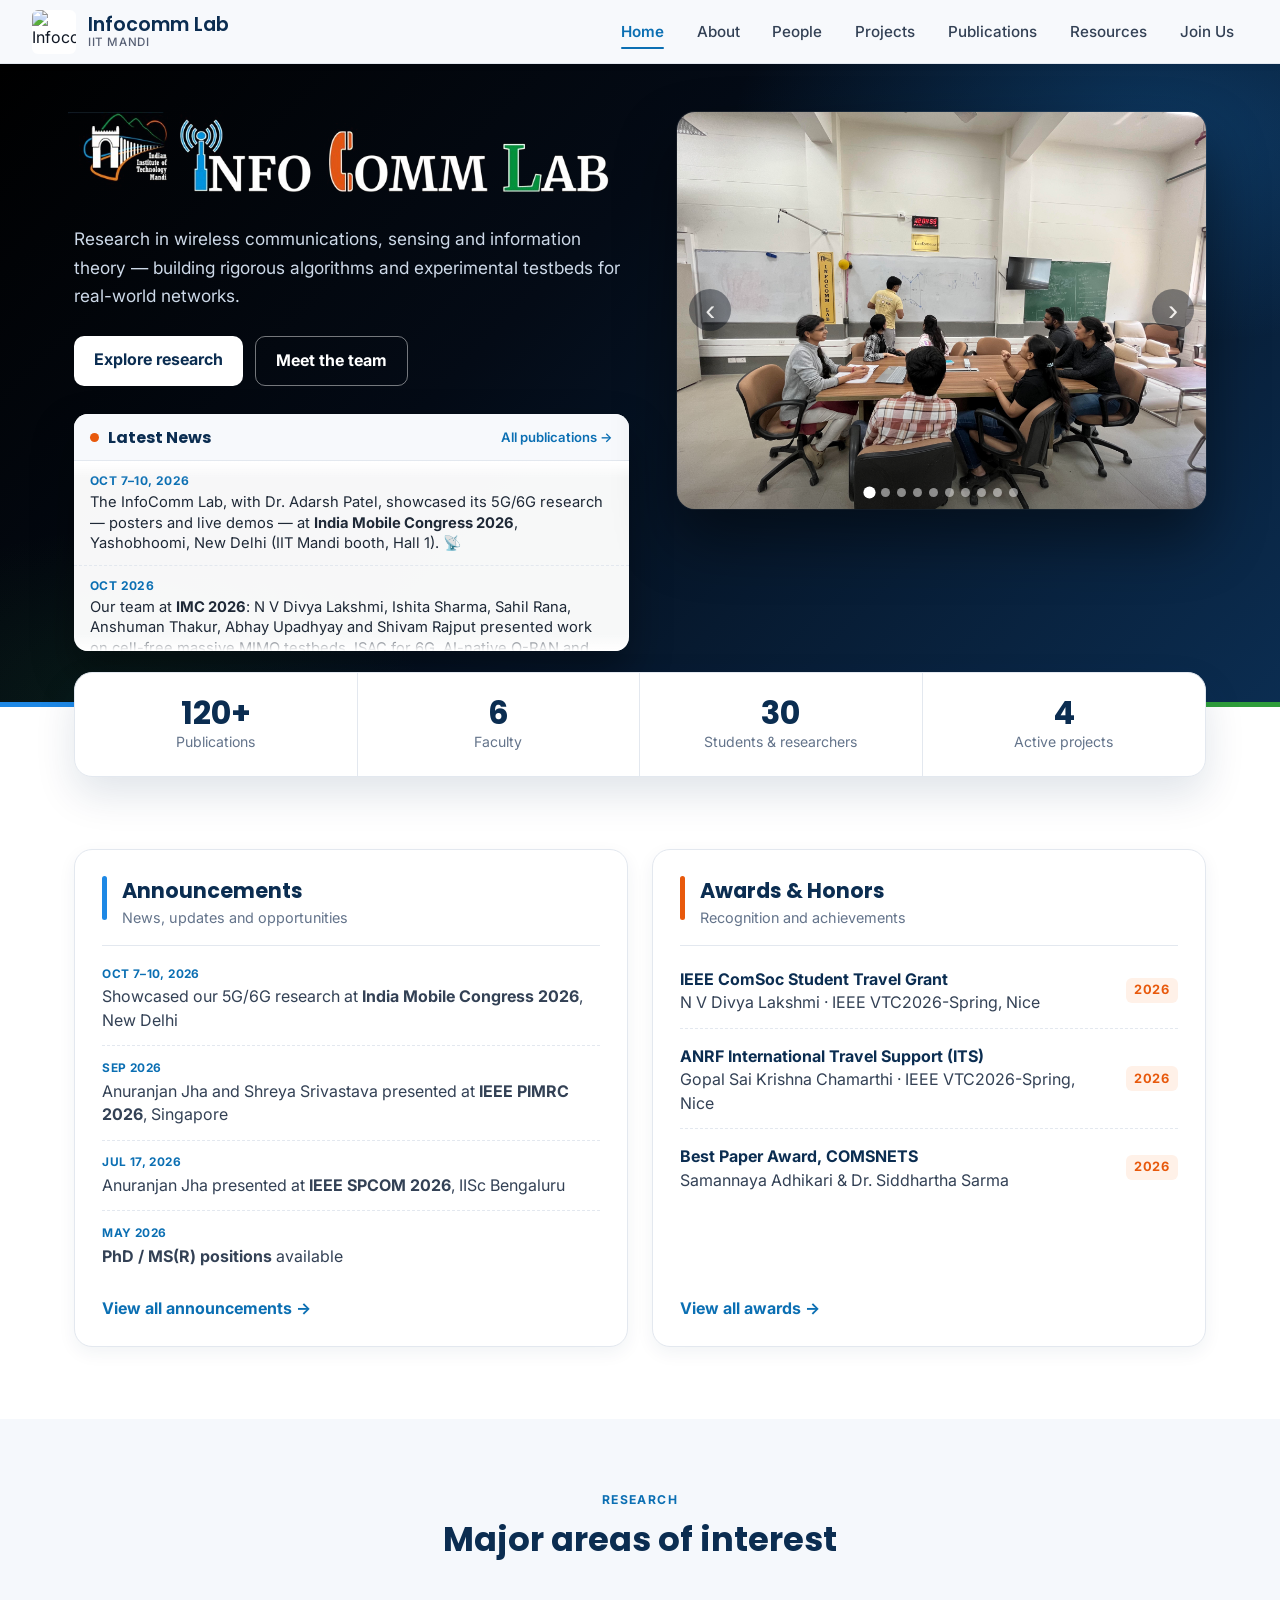
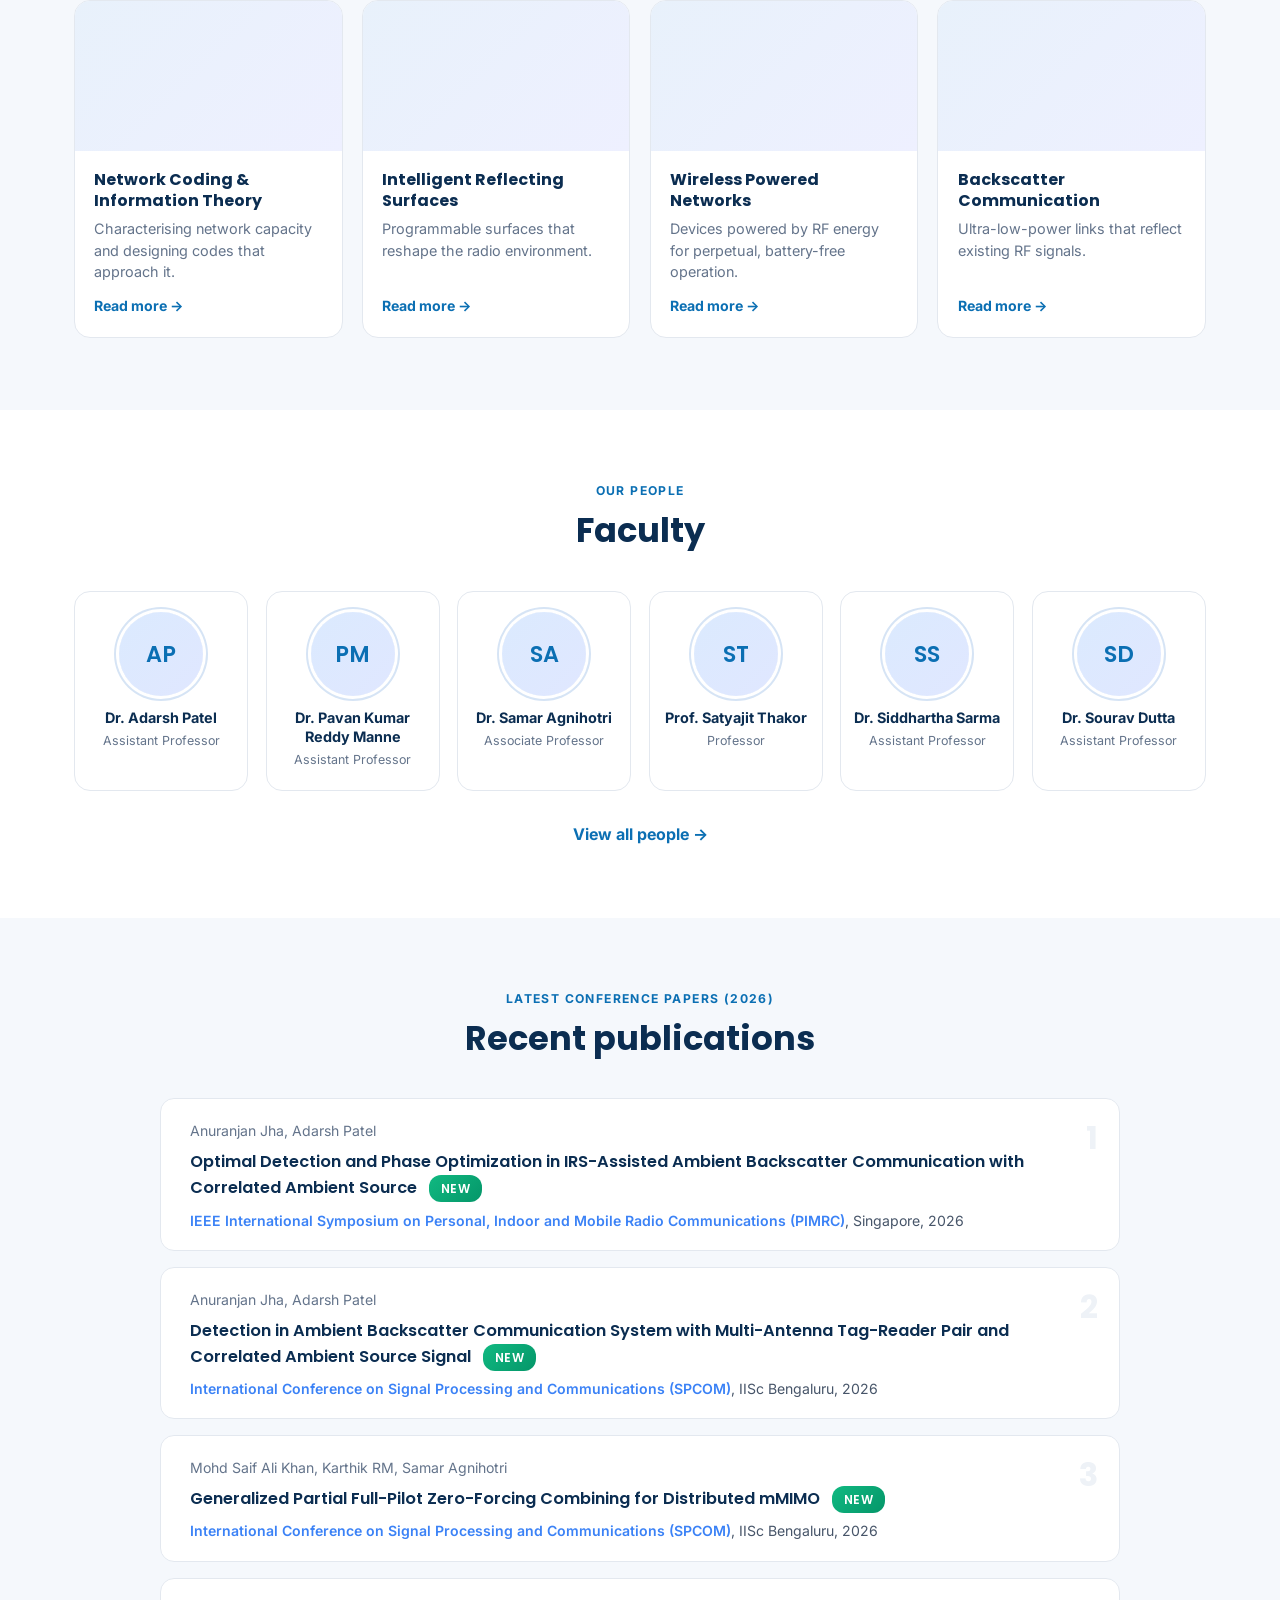
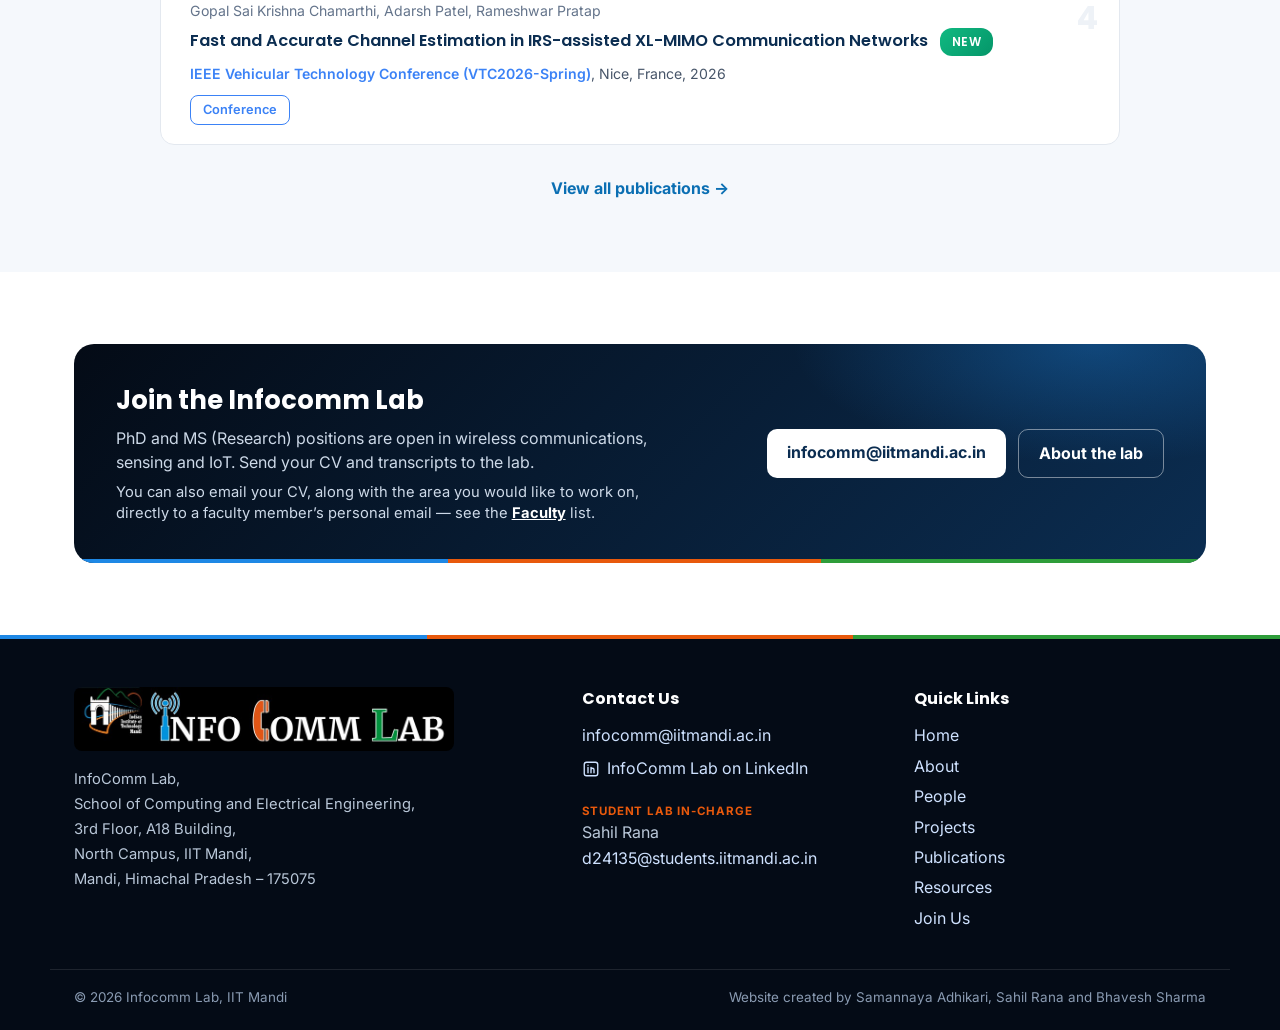
==== index.html @ 78e8fac2 "Add files via upload" ====
<!DOCTYPE html>
<html lang="en">
<head>
  <meta charset="utf-8" />
  <meta name="viewport" content="width=device-width,initial-scale=1" />
  <meta name="theme-color" content="#0b2d51" />

  <title>Infocomm Lab — IIT Mandi</title>
  <meta name="description" content="Infocomm Lab, IIT Mandi — research in wireless sensing, communications and AI-driven systems. Projects, people, publications and collaborations." />
  <meta name="keywords" content="IIT Mandi, Infocomm Lab, wireless sensing, WiFi CSI, indoor localization, AI" />
  <meta name="author" content="Infocomm Lab, IIT Mandi" />

  <!-- Open Graph for social / SEO -->
  <meta property="og:title" content="Infocomm Lab — IIT Mandi" />
  <meta property="og:description" content="Research in wireless sensing, communications and AI-driven systems." />
  <meta property="og:type" content="website" />
  <meta property="og:url" content="https://infocomm.iitmandi.ac.in/" />
  <meta property="og:image" content="https://infocomm.iitmandi.ac.in/infocomm_lab_scee_iit_mandi_cover.jpeg" />

  <!-- Google Fonts -->
  <link href="https://fonts.googleapis.com/css2?family=Inter:wght@300;400;600;700&family=Poppins:wght@600&display=swap" rel="stylesheet">

  <link rel="stylesheet" href="style.css">

  <!-- canonical (update when you have the final URL) -->
  <link rel="canonical" href="https://infocomm.iitmandi.ac.in/" />
  <!-- NAVBAR style (inline so every page looks the same even with an old/cached style.css or script.js) -->
  <style>
    html body nav.nav.nav{position:sticky;top:0;z-index:1000;background:#f7f9fc !important;background-image:none !important;
      backdrop-filter:none !important;border-bottom:1px solid #e3e8ef !important;box-shadow:0 1px 8px rgba(15,23,42,.06) !important}
    html body nav.nav.nav .nav-inner{display:flex !important;align-items:center;justify-content:space-between;gap:1rem;
      width:100% !important;max-width:none !important;margin:0 !important;padding:.6rem 2rem !important;box-sizing:border-box}
    html body nav.nav.nav .brand{display:flex !important;align-items:center;gap:.75rem;margin:0 !important;text-decoration:none}
    html body nav.nav.nav .brand-logo{height:44px !important;width:44px !important;object-fit:contain;border-radius:6px;background:#fff}
    html body nav.nav.nav .brand-name{display:flex;flex-direction:column;line-height:1.15}
    html body nav.nav.nav .brand-text{font-family:"Poppins",sans-serif;font-weight:600;font-size:1.2rem;color:#0b2d51 !important}
    html body nav.nav.nav .brand-sub{font-family:"Inter",sans-serif;font-size:.72rem;font-weight:500;letter-spacing:.6px;text-transform:uppercase;color:#586175 !important}
    html body nav.nav.nav .nav-links{list-style:none;margin:0;padding:0;background:transparent !important;gap:.25rem}
    html body nav.nav.nav .nav-links li a{position:relative;display:block;text-decoration:none;font-family:"Inter",sans-serif;font-size:.95rem;font-weight:500;
      color:#334155 !important;padding:.5rem .9rem;border-radius:6px;opacity:1 !important;transition:color .2s,background-color .2s}
    html body nav.nav.nav .nav-links li a:hover{color:#0b6fb3 !important;background:#e8eef7 !important}
    html body nav.nav.nav .nav-links li a.active{color:#0b6fb3 !important;font-weight:600}
    html body nav.nav.nav .nav-links li a.active::after{content:"";position:absolute;left:.9rem;right:.9rem;bottom:2px;height:2px;border-radius:2px;background:#0b6fb3}
    html body nav.nav.nav .nav-toggle{background:none;border:0;padding:.6rem .4rem;cursor:pointer}
    html body nav.nav.nav .hamburger,html body nav.nav.nav .hamburger::before,html body nav.nav.nav .hamburger::after{background:#0b2d51 !important}
    @media (min-width:700px){
      html body nav.nav.nav .nav-toggle{display:none !important}
      html body nav.nav.nav .nav-links{display:flex !important;flex-direction:row;align-items:center;position:static}
    }
    @media (max-width:699px){
      html body nav.nav.nav .nav-inner{position:relative;padding:.5rem 1rem !important}
      html body nav.nav.nav .brand-logo{height:38px !important;width:38px !important}
      html body nav.nav.nav .nav-links{display:none !important;position:absolute;top:100%;left:0;right:0;flex-direction:column;
        background:#f7f9fc !important;border-bottom:1px solid #e3e8ef;box-shadow:0 8px 16px rgba(15,23,42,.08);padding:.5rem 1rem 1rem}
      html body nav.nav.nav .nav-links.open{display:flex !important}
      html body nav.nav.nav .nav-links li a.active::after{display:none}
    }
    @media (min-width:700px) and (max-width:1100px){
      html body nav.nav.nav .nav-inner{padding:.6rem 1rem !important}
      html body nav.nav.nav .nav-links li a{padding:.5rem .55rem;font-size:.88rem}
      html body nav.nav.nav .brand-sub{display:none}
    }
  </style>
  <!-- HOME PAGE styles -->
  <style>
    .hm{--navy:#0b2d51;--blue:#0b6fb3;--sky:#3b82f6;--text:#334155;--muted:#64748b;--line:#e3e8ef;--tint:#f5f8fc;
        --b-blue:#1e88e5;--b-orange:#e8590c;--b-green:#2e9d3a}
    .hm-wrap{max-width:1180px;margin:0 auto;padding:0 1.5rem}
    .hm h1,.hm h2,.hm h3{font-family:"Poppins",sans-serif;color:var(--navy);margin:0}
    .hm p{margin:0}
    .hm-sr{position:absolute;width:1px;height:1px;overflow:hidden;clip:rect(0 0 0 0)}
    .hm-section{padding:4.5rem 0}
    .hm-tint{background:var(--tint)}
    .hm-kicker{font-size:.76rem;font-weight:700;letter-spacing:1.4px;text-transform:uppercase;color:var(--blue);margin-bottom:.45rem !important}
    .hm-head{text-align:center;margin-bottom:2.2rem}
    .hm-head h2{font-size:clamp(1.6rem,3vw,2.1rem)}
    .hm-center{text-align:center;margin-top:2rem !important}
    .hm-link{font-weight:700;color:var(--blue);text-decoration:none}
    .hm-link:hover{text-decoration:underline}

    /* hero */
    .hm-hero{position:relative;overflow:hidden;padding:3rem 0 3.5rem;color:#fff;
      background:radial-gradient(700px 360px at 90% 10%,rgba(30,136,229,.28),transparent 60%),
                 radial-gradient(500px 300px at 10% 100%,rgba(46,157,58,.12),transparent 60%),
                 linear-gradient(135deg,#000 0%,#040b16 40%,#0b2d51 100%)}
    .hm-hero-grid{display:grid;grid-template-columns:1.05fr 1fr;gap:3rem;align-items:start}
    .hm-banner{display:block;width:100%;max-width:620px;height:auto;mix-blend-mode:lighten;margin:0 0 1.2rem -6px}
    .hm-lead{font-size:1.08rem;line-height:1.65;color:#cdd9e8;max-width:560px}
    .hm-cta{display:flex;flex-wrap:wrap;gap:.75rem;margin-top:1.6rem}
    .hm-btn{display:inline-block;padding:.75rem 1.25rem;border-radius:10px;font-weight:700;text-decoration:none;transition:transform .15s,box-shadow .15s,background .15s}
    .hm-btn:hover{transform:translateY(-2px)}
    .hm-btn-light{background:#fff;color:var(--navy)}
    .hm-btn-light:hover{box-shadow:0 10px 24px rgba(0,0,0,.35)}
    .hm-btn-ghost{border:1px solid rgba(255,255,255,.45);color:#fff}
    .hm-btn-ghost:hover{background:rgba(255,255,255,.1)}
    .hm-slider{position:relative;margin:0;border-radius:18px;overflow:hidden;aspect-ratio:4/3;background:#0b1a2e;
      box-shadow:0 30px 60px rgba(0,0,0,.45),0 0 0 1px rgba(255,255,255,.08)}
    .hm-slide{position:absolute;inset:0;width:100%;height:100%;object-fit:cover;opacity:0;transition:opacity .9s ease}
    .hm-slide.active{opacity:1}
    .hm-slider::after{content:"";position:absolute;inset:0;background:linear-gradient(180deg,transparent 60%,rgba(0,0,0,.35));pointer-events:none}
    .hm-nav{position:absolute;top:50%;transform:translateY(-50%);z-index:3;width:42px;height:42px;border-radius:50%;border:0;cursor:pointer;
      background:rgba(4,11,22,.55);color:#fff;font-size:1.9rem;line-height:1;display:flex;align-items:center;justify-content:center;padding-bottom:4px;
      opacity:.75;transition:opacity .2s,background .2s}
    .hm-slider:hover .hm-nav,.hm-nav:focus-visible{opacity:1}
    .hm-nav:hover{background:rgba(4,11,22,.8)}
    .hm-prev{left:12px} .hm-next{right:12px}
    .hm-dots{position:absolute;left:0;right:0;bottom:12px;z-index:3;display:flex;justify-content:center;gap:7px;flex-wrap:wrap;padding:0 60px}
    .hm-dots button{width:9px;height:9px;border-radius:50%;border:0;padding:0;cursor:pointer;background:rgba(255,255,255,.5);transition:background .2s,transform .2s}
    .hm-dots button.on{background:#fff;transform:scale(1.35)}
    .hm-slider::after{z-index:2}
    .hm-tricolor{position:absolute;left:0;right:0;bottom:0;display:flex;height:5px}
    .hm-tricolor span{flex:1}
    .hm-tricolor span:nth-child(1){background:var(--b-blue)}
    .hm-tricolor span:nth-child(2){background:var(--b-orange)}
    .hm-tricolor span:nth-child(3){background:var(--b-green)}

    /* news */
    .news-box{margin-top:1.8rem;background:rgba(255,255,255,.97);border-radius:14px;overflow:hidden;max-width:560px;box-shadow:0 20px 40px rgba(0,0,0,.35)}
    .news-head{display:flex;align-items:center;gap:.55rem;padding:.7rem 1rem;background:#f7f9fc;border-bottom:1px solid var(--line)}
    .news-head h2{margin:0;font-size:1rem;color:var(--navy)}
    .news-more{margin-left:auto;font-size:.82rem;font-weight:600;color:var(--blue);text-decoration:none}
    .news-more:hover{text-decoration:underline}
    .news-dot{width:9px;height:9px;border-radius:50%;background:var(--b-orange);animation:newsPulse 1.8s infinite}
    @keyframes newsPulse{0%{box-shadow:0 0 0 0 rgba(232,89,12,.5)}70%{box-shadow:0 0 0 8px rgba(232,89,12,0)}100%{box-shadow:0 0 0 0 rgba(232,89,12,0)}}
    .news-viewport{height:190px;overflow:hidden;position:relative}
    .news-viewport::before,.news-viewport::after{content:"";position:absolute;left:0;right:0;height:18px;z-index:1;pointer-events:none}
    .news-viewport::before{top:0;background:linear-gradient(#fff,rgba(255,255,255,0))}
    .news-viewport::after{bottom:0;background:linear-gradient(rgba(255,255,255,0),#fff)}
    .news-track{list-style:none;margin:0;padding:0}
    .news-track.scrolling{animation:newsScroll var(--news-duration,30s) linear infinite}
    .news-viewport:hover .news-track,.news-viewport:focus-within .news-track{animation-play-state:paused}
    @keyframes newsScroll{from{transform:translateY(0)}to{transform:translateY(-50%)}}
    .news-track li{padding:.7rem 1rem;border-bottom:1px dashed var(--line)}
    .news-track time{display:block;font-size:.75rem;font-weight:700;color:var(--blue);text-transform:uppercase;letter-spacing:.4px}
    .news-track p{margin:.15rem 0 0;font-size:.92rem;color:#1f2937;line-height:1.4}
    .news-track a{color:#0b4f9c;font-weight:600;text-decoration:none}
    .news-track a:hover{text-decoration:underline}

    /* stats */
    .hm-stats{list-style:none;margin:-2.2rem 0 0;padding:0;position:relative;z-index:2;display:grid;grid-template-columns:repeat(4,1fr);
      background:#fff;border:1px solid var(--line);border-radius:18px;box-shadow:0 18px 40px rgba(11,45,81,.12);overflow:hidden}
    .hm-stats li{padding:1.4rem 1rem;text-align:center;border-right:1px solid var(--line)}
    .hm-stats li:last-child{border-right:0}
    .hm-stats strong{display:block;font-family:"Poppins",sans-serif;font-size:2rem;color:var(--navy);line-height:1.1}
    .hm-stats span{font-size:.88rem;color:var(--muted)}

    /* boxes */
    .hm-two{display:grid;grid-template-columns:1fr 1fr;gap:1.5rem}
    .hm-box{display:flex;flex-direction:column;background:#fff;border:1px solid var(--line);border-radius:18px;padding:1.6rem 1.7rem;box-shadow:0 6px 18px rgba(11,45,81,.06)}
    .hm-box-head{display:flex;gap:.9rem;align-items:flex-start;padding-bottom:1rem;margin-bottom:.4rem;border-bottom:1px solid var(--line)}
    .hm-box-head h2{font-size:1.3rem}
    .hm-box-head p{color:var(--muted);font-size:.9rem;margin-top:.15rem !important}
    .hm-bar{flex:none;width:5px;height:44px;border-radius:4px}
    .hm-blue{background:var(--b-blue)} .hm-orange{background:var(--b-orange)}
    .hm-list{list-style:none;margin:0 0 1rem;padding:0}
    .hm-list li{padding:.85rem 0;border-bottom:1px dashed var(--line)}
    .hm-list li:last-child{border-bottom:0}
    .hm-list time{display:block;font-size:.74rem;font-weight:700;color:var(--blue);text-transform:uppercase;letter-spacing:.4px}
    .hm-list p{color:var(--text);margin-top:.15rem !important}
    .hm-awards li{display:flex;justify-content:space-between;gap:1rem;align-items:center}
    .hm-awards time{flex:none;color:var(--b-orange);background:#fff1e8;padding:.2rem .55rem;border-radius:6px;font-size:.8rem}
    .hm-awards strong{color:var(--navy)}
    .hm-more{margin-top:auto;align-self:flex-start;font-weight:700;color:var(--blue);text-decoration:none}
    .hm-more:hover{text-decoration:underline}

    /* areas */
    .hm-areas{display:grid;grid-template-columns:repeat(4,1fr);gap:1.2rem}
    .hm-area{display:flex;flex-direction:column;background:#fff;border:1px solid var(--line);border-radius:16px;overflow:hidden;text-decoration:none;transition:transform .2s,box-shadow .2s}
    .hm-area:hover{transform:translateY(-6px);box-shadow:0 18px 36px rgba(11,45,81,.14)}
    .hm-area-img{height:150px;background:linear-gradient(135deg,#e8f1fb,#eef0ff);display:flex;align-items:center;justify-content:center;overflow:hidden}
    .hm-area-img img{width:100%;height:100%;object-fit:contain;background:#fff;transition:transform .4s}
    .hm-area:hover .hm-area-img img{transform:scale(1.05)}
    .hm-area-body{padding:1.1rem 1.2rem 1.3rem;display:flex;flex-direction:column;flex:1}
    .hm-area h3{font-size:1rem;line-height:1.35}
    .hm-area p{color:var(--muted);font-size:.9rem;margin:.4rem 0 .8rem !important;line-height:1.5}
    .hm-area span{margin-top:auto;font-weight:700;font-size:.88rem;color:var(--blue)}

    /* faculty */
    .hm-faculty{display:grid;grid-template-columns:repeat(6,1fr);gap:1.1rem}
    .hm-faculty a{display:flex;flex-direction:column;align-items:center;text-align:center;text-decoration:none;background:#fff;border:1px solid var(--line);
      border-radius:16px;padding:1.3rem .7rem;transition:transform .2s,box-shadow .2s}
    .hm-faculty a:hover{transform:translateY(-5px);box-shadow:0 14px 30px rgba(11,45,81,.12)}
    .hm-av{position:relative;width:84px;height:84px;border-radius:50%;overflow:hidden;margin-bottom:.8rem;background:linear-gradient(135deg,#dbeafe,#e0e7ff);
      display:flex;align-items:center;justify-content:center;box-shadow:0 0 0 3px #fff,0 0 0 5px #d6e4f5}
    .hm-av span{font-family:"Poppins",sans-serif;font-weight:600;color:var(--blue);font-size:1.4rem}
    .hm-av img{position:absolute;inset:0;width:100%;height:100%;object-fit:cover}
    .hm-faculty strong{font-size:.9rem;color:var(--navy);line-height:1.3}
    .hm-faculty em{font-style:normal;font-size:.78rem;color:var(--muted);margin-top:.25rem}

    /* publications */
    .hm-pubs{list-style:none;padding:0;margin:0 auto;max-width:960px;counter-reset:pub-counter}
    .hm .publication-item{padding:1.3rem 1.6rem 1.2rem 1.8rem !important;margin-bottom:1rem !important;border-radius:14px !important;border:1px solid var(--line) !important;box-shadow:none !important;opacity:1}
    .hm .publication-item:hover{transform:translateY(-3px) !important;box-shadow:0 14px 28px rgba(11,45,81,.1) !important}
    .hm .publication-item::after{font-size:2rem !important;color:#eef2f7 !important;top:1rem !important;right:1.3rem !important}
    .hm .pub-title{font-family:"Poppins",sans-serif;font-size:1.02rem !important;color:var(--navy) !important;margin:0 0 .45rem !important;padding-right:2.5rem}
    .hm .pub-authors{font-size:.88rem !important;color:var(--muted) !important;margin:0 0 .4rem !important}
    .hm .pub-venue{font-size:.88rem !important;margin:0 !important}
    .hm .pub-links{margin-top:.7rem !important}
    .hm .pub-links a{padding:.28rem .75rem !important;font-size:.8rem !important;border-radius:8px !important}

    /* join */
    .hm-join{display:flex;align-items:center;justify-content:space-between;gap:2rem;flex-wrap:wrap;border-radius:20px;padding:2.4rem 2.6rem;color:#fff;position:relative;overflow:hidden;
      background:radial-gradient(500px 200px at 90% 0%,rgba(30,136,229,.35),transparent 60%),linear-gradient(135deg,#040b16,#0b2d51)}
    .hm-join::after{content:"";position:absolute;left:0;right:0;bottom:0;height:4px;background:linear-gradient(90deg,var(--b-blue) 33%,var(--b-orange) 33% 66%,var(--b-green) 66%)}
    .hm-join h2{color:#fff;font-size:1.6rem}
    .hm-join p{color:#cdd9e8;max-width:560px;margin-top:.5rem !important}
    .hm-join-note{font-size:.92rem}
    .hm-join-note a{color:#fff;font-weight:700}
    .hm-join .hm-cta{margin-top:0}

    .hm-reveal{opacity:0;transform:translateY(18px);transition:opacity .6s ease,transform .6s ease}
    .hm-reveal.in{opacity:1;transform:none}
    @media (prefers-reduced-motion:reduce){.news-track.scrolling{animation:none}.news-viewport{overflow-y:auto}.hm-reveal{opacity:1;transform:none;transition:none}}

    @media (max-width:960px){
      .hm-hero-grid{grid-template-columns:1fr;gap:2rem}
      .hm-areas{grid-template-columns:repeat(2,1fr)}
      .hm-faculty{grid-template-columns:repeat(3,1fr)}
      .hm-two{grid-template-columns:1fr}
    }
    @media (max-width:600px){
      .hm-wrap{padding:0 1rem}
      .hm-section{padding:3.2rem 0}
      .hm-hero{padding:1.5rem 0 3rem}
      .hm-stats{grid-template-columns:repeat(2,1fr)}
      .hm-stats li:nth-child(2){border-right:0}
      .hm-stats li:nth-child(-n+2){border-bottom:1px solid var(--line)}
      .hm-areas{grid-template-columns:1fr}
      .hm-faculty{grid-template-columns:repeat(2,1fr)}
      .hm-join{padding:1.8rem 1.4rem}
    }
  </style>
  <!-- FOOTER style (same on every page) -->
  <style>
    html body .ft{margin-top:0;padding:0;background:#040b16;color:#b9c7d8;border:0;position:relative;font-family:"Inter",sans-serif}
    .ft-stripe{display:flex;height:4px}
    .ft-stripe span{flex:1}
    .ft-stripe span:nth-child(1){background:#1e88e5}.ft-stripe span:nth-child(2){background:#e8590c}.ft-stripe span:nth-child(3){background:#2e9d3a}
    .ft-inner{max-width:1180px;margin:0 auto;padding:3rem 1.5rem 2rem;display:grid;grid-template-columns:1.6fr 1fr 1fr;gap:2.5rem}
    .ft-cover{display:block;width:100%;max-width:380px;height:auto;border-radius:8px;margin-bottom:1rem}
    .ft address{font-style:normal;line-height:1.7;font-size:.92rem;color:#b9c7d8}
    .ft h4{font-family:"Poppins",sans-serif;color:#fff;font-size:1rem;margin:0 0 .9rem}
    .ft p{margin:0}
    .ft a{color:#cfe2ff;text-decoration:none}
    .ft a:hover{color:#fff;text-decoration:underline}
    .ft ul{list-style:none;margin:0;padding:0}
    .ft li{margin-bottom:.45rem}
    .ft-social{margin-top:.6rem !important}
    .ft-social a{display:inline-flex;align-items:center;gap:.45rem}
    .ft-social svg{width:18px;height:18px;fill:none;stroke:currentColor;stroke-width:1.8;stroke-linecap:round;stroke-linejoin:round}
    .ft-incharge{margin-top:1.1rem !important;line-height:1.6}
    .ft-incharge span{display:block;font-size:.72rem;font-weight:700;letter-spacing:.8px;text-transform:uppercase;color:#e8590c}
    .ft-bottom{border-top:1px solid rgba(255,255,255,.1);max-width:1180px;margin:0 auto;padding:1.1rem 1.5rem 1.4rem;display:flex;justify-content:space-between;gap:1rem;flex-wrap:wrap;font-size:.84rem;color:#8a9bb2}
    @media (max-width:800px){ .ft-inner{grid-template-columns:1fr 1fr} .ft-brand{grid-column:1/-1} }
    @media (max-width:500px){ .ft-inner{grid-template-columns:1fr;padding:2.4rem 1rem 1.6rem} .ft-bottom{flex-direction:column;padding:1rem} }
  </style>
  <script>
    // lab photos: try other extensions; drop the photo if none exists
    function hmNextImg(img){var l=(img.getAttribute('data-exts')||'').split(',').filter(Boolean);
      if(!l.length){img.remove();return;} var e=l.shift(); img.setAttribute('data-exts',l.join(',')); img.src=img.getAttribute('data-base')+'.'+e;}
  </script>
</head>
<body>
  <!-- NAVBAR -->
  <nav class="nav" role="navigation" aria-label="Main navigation">
    <div class="nav-inner">
      <a class="brand" href="index.html">
        <img src="https://cdn.jsdelivr.net/gh/SamannayaAdhikari/infocomm-lab-assets/infocommlogo.jpg" alt="Infocomm Lab logo" class="brand-logo">
        <span class="brand-name"><span class="brand-text">Infocomm Lab</span><span class="brand-sub">IIT Mandi</span></span>
      </a>

      <button id="navToggle" class="nav-toggle" aria-expanded="false" aria-controls="navMenu" aria-label="Toggle navigation">
        <span class="hamburger"></span>
      </button>

      <ul id="navMenu" class="nav-links">
        <li><a href="index.html" class="active">Home</a></li>
        <li><a href="about.html">About</a></li>
        <li><a href="people.html">People</a></li>
        <li><a href="projects.html">Projects</a></li>
        <li><a href="publications.html">Publications</a></li>
        <li><a href="resources.html">Resources</a></li>
        <li><a href="join.html">Join Us</a></li>
      </ul>
    </div>
  </nav>

  <main class="hm">

    <!-- HERO -->
    <section class="hm-hero">
      <div class="hm-wrap hm-hero-grid">
        <div class="hm-hero-left">
          <h1 class="hm-sr">Infocomm Lab, IIT Mandi</h1>
          <img class="hm-banner" src="infocomm_lab_scee_iit_mandi_cover.jpeg" alt="Info Comm Lab, Indian Institute of Technology Mandi">
          <p class="hm-lead">Research in wireless communications, sensing and information theory &mdash; building rigorous algorithms and experimental testbeds for real-world networks.</p>
          <div class="hm-cta">
            <a class="hm-btn hm-btn-light" href="projects.html">Explore research</a>
            <a class="hm-btn hm-btn-ghost" href="people.html">Meet the team</a>
          </div>

          <!-- LATEST NEWS (auto-scrolling; hover to pause). Add newest items at the top. -->
          <div class="news-box" aria-label="Latest news">
            <div class="news-head">
              <span class="news-dot" aria-hidden="true"></span>
              <h2>Latest News</h2>
              <a href="publications.html" class="news-more">All publications &rarr;</a>
            </div>
            <div class="news-viewport">
              <ul class="news-track" id="newsTrack">
            <li><time>Oct 7&ndash;10, 2026</time><p>The InfoComm Lab, with Dr. Adarsh Patel, showcased its 5G/6G research &mdash; posters and live demos &mdash; at <strong>India Mobile Congress 2026</strong>, Yashobhoomi, New Delhi (IIT Mandi booth, Hall 1). 📡</p></li>
            <li><time>Oct 2026</time><p>Our team at <strong>IMC 2026</strong>: N V Divya Lakshmi, Ishita Sharma, Sahil Rana, Anshuman Thakur, Abhay Upadhyay and Shivam Rajput presented work on cell-free massive MIMO testbeds, ISAC for 6G, AI-native O-RAN and RIS-assisted systems.</p></li>
            <li><time>Sep 2026</time><p><a href="https://www.researchgate.net/profile/Anuranjan-Jha" target="_blank" rel="noopener">Anuranjan Jha</a> and Shreya Srivastava presented the lab&rsquo;s work at <a href="https://pimrc2026.ieee-pimrc.org/" target="_blank" rel="noopener">IEEE PIMRC 2026</a>, Singapore. Congratulations!</p></li>
            <li><time>2026</time><p><strong>Best Paper Award</strong> at COMSNETS 2026 to <a href="https://www.linkedin.com/in/samannaya-adhikari-084303209/" target="_blank" rel="noopener">Samannaya Adhikari</a> and <a href="https://www.linkedin.com/in/siddhartha-sarma-614b0565/" target="_blank" rel="noopener">Dr. Siddhartha Sarma</a>. 🏆</p></li>
            <li><time>2026</time><p><a href="https://www.linkedin.com/in/nv-divyalakshmi/" target="_blank" rel="noopener">N V Divya Lakshmi</a> received the <strong>IEEE Communications Society Student Travel Grant</strong> to attend IEEE VTC2026-Spring, Nice, France. 🏆</p></li>
            <li><time>2026</time><p><a href="https://www.linkedin.com/in/gopal-sai-krishna-6996a9124/" target="_blank" rel="noopener">Gopal Sai Krishna Chamarthi</a> received the <strong>ANRF International Travel Support (ITS)</strong> to attend IEEE VTC2026-Spring, Nice, France. 🏆</p></li>
            <li><time>Jul 17, 2026</time><p><a href="https://www.researchgate.net/profile/Anuranjan-Jha" target="_blank" rel="noopener">Anuranjan Jha</a> presented the lab&rsquo;s work at <a href="https://ece.iisc.ac.in/~spcom/2026/" target="_blank" rel="noopener">IEEE SPCOM 2026</a>, IISc Bengaluru. Congratulations, Anuranjan!</p></li>
            <li><time>Jun 9, 2026</time><p><a href="https://sites.google.com/students.iitmandi.ac.in/gopal-chamarthi/home" target="_blank" rel="noopener">Gopal Sai Krishna Chamarthi</a>, <a href="https://www.linkedin.com/in/n-v-divya-lakshmi-57178015b/" target="_blank" rel="noopener">N V Divya Lakshmi</a> and <a href="https://www.linkedin.com/in/sk-shafique/" target="_blank" rel="noopener">Sk Md Shafique Anwar</a> presented the lab&rsquo;s papers at <a href="https://events.vtsociety.org/vtc2026-spring/" target="_blank" rel="noopener">IEEE VTC2026-Spring</a>, Nice, France. Congratulations to all three!</p></li>
            <li><time>Jun 1, 2026</time><p>Paper on optimal detection and phase optimization in IRS-assisted AmBC with correlated ambient source accepted at <a href="https://pimrc2026.ieee-pimrc.org/" target="_blank" rel="noopener">IEEE PIMRC 2026</a>, Singapore. Congratulations, Anuranjan!</p></li>
            <li><time>May 2026</time><p><strong>PhD / MS(R) positions</strong> open in wireless sensing, communications and IoT.</p></li>
            <li><time>Mar 2026</time><p>Three papers from the lab accepted at <a href="https://events.vtsociety.org/vtc2026-spring/" target="_blank" rel="noopener">IEEE VTC2026-Spring</a>, Nice, France.</p></li>
            <li><time>Jan 22, 2026</time><p>Two papers from the lab accepted at <a href="https://ee.iith.ac.in/NCC2026/" target="_blank" rel="noopener">IEEE NCC 2026</a>, IIT Hyderabad.</p></li>
              </ul>
            </div>
          </div>
        </div>

        <figure class="hm-slider" aria-label="Lab photos">
          <img class="hm-slide active" src="https://cdn.jsdelivr.net/gh/SamannayaAdhikari/infocomm-lab-assets/hero8.jpeg" alt="Infocomm Lab photo" onerror="this.remove()">
          <img class="hm-slide" src="Lab3.jpg" data-base="Lab3" data-exts="jpeg,png,JPG,JPEG,PNG,webp,WEBP,jfif" alt="Infocomm Lab photo" onerror="hmNextImg(this)">
          <img class="hm-slide" src="Lab8.jpg" data-base="Lab8" data-exts="jpeg,png,JPG,JPEG,PNG,webp,WEBP,jfif" alt="Infocomm Lab photo" onerror="hmNextImg(this)">
          <img class="hm-slide" src="Lab6.jpg" data-base="Lab6" data-exts="jpeg,png,JPG,JPEG,PNG,webp,WEBP,jfif" alt="Infocomm Lab photo" onerror="hmNextImg(this)">
          <img class="hm-slide" src="Lab1.jpg" data-base="Lab1" data-exts="jpeg,png,JPG,JPEG,PNG,webp,WEBP,jfif" alt="Infocomm Lab photo" onerror="hmNextImg(this)">
          <img class="hm-slide" src="https://cdn.jsdelivr.net/gh/SamannayaAdhikari/infocomm-lab-assets/hero3.jpeg" alt="Infocomm Lab photo" onerror="this.remove()">
          <img class="hm-slide" src="Lab9.jpg" data-base="Lab9" data-exts="jpeg,png,JPG,JPEG,PNG,webp,WEBP,jfif" alt="Infocomm Lab photo" onerror="hmNextImg(this)">
          <img class="hm-slide" src="Lab5.jpg" data-base="Lab5" data-exts="jpeg,png,JPG,JPEG,PNG,webp,WEBP,jfif" alt="Infocomm Lab photo" onerror="hmNextImg(this)">
          <img class="hm-slide" src="Lab7.jpg" data-base="Lab7" data-exts="jpeg,png,JPG,JPEG,PNG,webp,WEBP,jfif" alt="Infocomm Lab photo" onerror="hmNextImg(this)">
          <img class="hm-slide" src="https://cdn.jsdelivr.net/gh/SamannayaAdhikari/infocomm-lab-assets/hero9.jpeg" alt="Infocomm Lab photo" onerror="this.remove()">
          <img class="hm-slide" src="Lab10.jpg" data-base="Lab10" data-exts="jpeg,png,JPG,JPEG,PNG,webp,WEBP,jfif" alt="Infocomm Lab photo" onerror="hmNextImg(this)">
          <img class="hm-slide" src="Lab11.jpg" data-base="Lab11" data-exts="jpeg,png,JPG,JPEG,PNG,webp,WEBP,jfif" alt="Infocomm Lab photo" onerror="hmNextImg(this)">
          <img class="hm-slide" src="https://cdn.jsdelivr.net/gh/SamannayaAdhikari/infocomm-lab-assets/hero7.jpeg" alt="Infocomm Lab photo" onerror="this.remove()">
          <img class="hm-slide" src="Lab12.jpg" data-base="Lab12" data-exts="jpeg,png,JPG,JPEG,PNG,webp,WEBP,jfif" alt="Infocomm Lab photo" onerror="hmNextImg(this)">
          <button type="button" class="hm-nav hm-prev" aria-label="Previous photo">&#8249;</button>
          <button type="button" class="hm-nav hm-next" aria-label="Next photo">&#8250;</button>
          <div class="hm-dots" role="tablist" aria-label="Choose a photo"></div>
        </figure>
      </div>
      <div class="hm-tricolor" aria-hidden="true"><span></span><span></span><span></span></div>
    </section>

    <!-- STATS -->
    <section class="hm-wrap">
      <ul class="hm-stats">
        <li><strong>120+</strong><span>Publications</span></li>
        <li><strong>6</strong><span>Faculty</span></li>
        <li><strong>30</strong><span>Students &amp; researchers</span></li>
        <li><strong>4</strong><span>Active projects</span></li>
      </ul>
    </section>

    <!-- ANNOUNCEMENTS + AWARDS -->
    <section class="hm-section">
      <div class="hm-wrap hm-two">
        <div class="hm-box">
          <div class="hm-box-head"><span class="hm-bar hm-blue"></span><div><h2>Announcements</h2><p>News, updates and opportunities</p></div></div>
          <ul class="hm-list">
            <li><time>Oct 7&ndash;10, 2026</time><p>Showcased our 5G/6G research at <strong>India Mobile Congress 2026</strong>, New Delhi</p></li>
            <li><time>Sep 2026</time><p>Anuranjan Jha and Shreya Srivastava presented at <strong>IEEE PIMRC 2026</strong>, Singapore</p></li>
            <li><time>Jul 17, 2026</time><p>Anuranjan Jha presented at <strong>IEEE SPCOM 2026</strong>, IISc Bengaluru</p></li>
            <li><time>May 2026</time><p><strong>PhD / MS(R) positions</strong> available</p></li>
          </ul>
          <a class="hm-more" href="announcements.html">View all announcements &rarr;</a>
        </div>
        <div class="hm-box">
          <div class="hm-box-head"><span class="hm-bar hm-orange"></span><div><h2>Awards &amp; Honors</h2><p>Recognition and achievements</p></div></div>
          <ul class="hm-list hm-awards">
            <li><p><strong>IEEE ComSoc Student Travel Grant</strong><br>N V Divya Lakshmi &middot; IEEE VTC2026-Spring, Nice</p><time>2026</time></li>
            <li><p><strong>ANRF International Travel Support (ITS)</strong><br>Gopal Sai Krishna Chamarthi &middot; IEEE VTC2026-Spring, Nice</p><time>2026</time></li>
            <li><p><strong>Best Paper Award, COMSNETS</strong><br>Samannaya Adhikari &amp; Dr. Siddhartha Sarma</p><time>2026</time></li>
          </ul>
          <a class="hm-more" href="awards.html">View all awards &rarr;</a>
        </div>
      </div>
    </section>

    <!-- AREAS -->
    <section class="hm-section hm-tint" id="recent-projects">
      <div class="hm-wrap">
        <div class="hm-head"><p class="hm-kicker">Research</p><h2>Major areas of interest</h2></div>
        <div class="hm-areas">
          <a class="hm-area" href="projects.html#network-coding">
            <div class="hm-area-img"><img loading="lazy" src="https://cdn.jsdelivr.net/gh/SamannayaAdhikari/infocomm-lab-assets/project4.png" alt="" onerror="this.remove()"></div>
            <div class="hm-area-body"><h3>Network Coding &amp; Information Theory</h3><p>Characterising network capacity and designing codes that approach it.</p><span>Read more &rarr;</span></div>
          </a>
          <a class="hm-area" href="projects.html#irs">
            <div class="hm-area-img"><img loading="lazy" src="https://cdn.jsdelivr.net/gh/SamannayaAdhikari/infocomm-lab-assets/IRS-AmBC.jpg.jpeg" alt="" onerror="this.remove()"></div>
            <div class="hm-area-body"><h3>Intelligent Reflecting Surfaces</h3><p>Programmable surfaces that reshape the radio environment.</p><span>Read more &rarr;</span></div>
          </a>
          <a class="hm-area" href="projects.html#wpcn">
            <div class="hm-area-img"><img loading="lazy" src="https://cdn.jsdelivr.net/gh/SamannayaAdhikari/infocomm-lab-assets/project3.png" alt="" onerror="this.remove()"></div>
            <div class="hm-area-body"><h3>Wireless Powered Networks</h3><p>Devices powered by RF energy for perpetual, battery-free operation.</p><span>Read more &rarr;</span></div>
          </a>
          <a class="hm-area" href="projects.html#backscatter">
            <div class="hm-area-img"><img loading="lazy" src="https://cdn.jsdelivr.net/gh/SamannayaAdhikari/infocomm-lab-assets/AmBC.jpg.jpeg" alt="" onerror="this.remove()"></div>
            <div class="hm-area-body"><h3>Backscatter Communication</h3><p>Ultra-low-power links that reflect existing RF signals.</p><span>Read more &rarr;</span></div>
          </a>
        </div>
      </div>
    </section>

    <!-- PEOPLE -->
    <section class="hm-section" id="people-preview">
      <div class="hm-wrap">
        <div class="hm-head"><p class="hm-kicker">Our people</p><h2>Faculty</h2></div>
        <div class="hm-faculty">
          <a href="people.html#faculties"><div class="hm-av"><span>AP</span><img loading="lazy" src="https://cdn.jsdelivr.net/gh/SamannayaAdhikari/infocomm-lab-assets/adarsh.jpg" alt="" onerror="this.remove()"></div><strong>Dr. Adarsh Patel</strong><em>Assistant Professor</em></a>
          <a href="people.html#faculties"><div class="hm-av"><span>PM</span><img loading="lazy" src="https://cdn.jsdelivr.net/gh/SamannayaAdhikari/infocomm-lab-assets/pavan.png" alt="" onerror="this.remove()"></div><strong>Dr. Pavan Kumar Reddy Manne</strong><em>Assistant Professor</em></a>
          <a href="people.html#faculties"><div class="hm-av"><span>SA</span><img loading="lazy" src="https://cdn.jsdelivr.net/gh/SamannayaAdhikari/infocomm-lab-assets/samar.jpg" alt="" onerror="this.remove()"></div><strong>Dr. Samar Agnihotri</strong><em>Associate Professor</em></a>
          <a href="people.html#faculties"><div class="hm-av"><span>ST</span><img loading="lazy" src="https://cdn.jsdelivr.net/gh/SamannayaAdhikari/infocomm-lab-assets/satyajit.jpg" alt="" onerror="this.remove()"></div><strong>Prof. Satyajit Thakor</strong><em>Professor</em></a>
          <a href="people.html#faculties"><div class="hm-av"><span>SS</span><img loading="lazy" src="https://cdn.jsdelivr.net/gh/SamannayaAdhikari/infocomm-lab-assets/siddhartha.jpg" alt="" onerror="this.remove()"></div><strong>Dr. Siddhartha Sarma</strong><em>Assistant Professor</em></a>
          <a href="people.html#faculties"><div class="hm-av"><span>SD</span><img loading="lazy" src="https://cdn.jsdelivr.net/gh/SamannayaAdhikari/infocomm-lab-assets/sourav.jpg" alt="" onerror="this.remove()"></div><strong>Dr. Sourav Dutta</strong><em>Assistant Professor</em></a>
        </div>
        <p class="hm-center"><a class="hm-link" href="people.html">View all people &rarr;</a></p>
      </div>
    </section>

    <!-- RECENT PUBLICATIONS -->
    <section class="hm-section hm-tint" id="publications-preview">
      <div class="hm-wrap">
        <div class="hm-head"><p class="hm-kicker">Latest conference papers (2026)</p><h2>Recent publications</h2></div>
        <ol class="hm-pubs">
            <li class="publication-item">
              <p class="pub-authors">
                Anuranjan Jha, Adarsh Patel
              </p>
              <p class="pub-title">
                Optimal Detection and Phase Optimization in IRS-Assisted Ambient Backscatter Communication with Correlated Ambient Source <span class="badge-new">New</span>
              </p>
              <p class="pub-venue">
                <em>IEEE International Symposium on Personal, Indoor and Mobile Radio Communications (PIMRC)</em>, Singapore, 2026
              </p>
            </li>
            <li class="publication-item">
              <p class="pub-authors">
                Anuranjan Jha, Adarsh Patel
              </p>
              <p class="pub-title">
                Detection in Ambient Backscatter Communication System with Multi-Antenna Tag-Reader Pair and Correlated Ambient Source Signal <span class="badge-new">New</span>
              </p>
              <p class="pub-venue">
                <em>International Conference on Signal Processing and Communications (SPCOM)</em>, IISc Bengaluru, 2026
              </p>
            </li>
            <li class="publication-item">
              <p class="pub-authors">
                Mohd Saif Ali Khan, Karthik RM, Samar Agnihotri
              </p>
              <p class="pub-title">
                Generalized Partial Full-Pilot Zero-Forcing Combining for Distributed mMIMO <span class="badge-new">New</span>
              </p>
              <p class="pub-venue">
                <em>International Conference on Signal Processing and Communications (SPCOM)</em>, IISc Bengaluru, 2026
              </p>
            </li>
            <li class="publication-item">
              <p class="pub-authors">
                Gopal Sai Krishna Chamarthi, Adarsh Patel, Rameshwar Pratap
              </p>
              <p class="pub-title">
                Fast and Accurate Channel Estimation in IRS-assisted XL-MIMO Communication Networks <span class="badge-new">New</span>
              </p>
              <p class="pub-venue">
                <em>IEEE Vehicular Technology Conference (VTC2026-Spring)</em>, Nice, France, 2026
              </p>
              <p class="pub-links">
                <a href="https://events.vtsociety.org/vtc2026-spring/" target="_blank" rel="noopener">Conference</a>
              </p>
            </li>
        </ol>
        <p class="hm-center"><a class="hm-link" href="publications.html">View all publications &rarr;</a></p>
      </div>
    </section>

    <!-- JOIN -->
    <section class="hm-section">
      <div class="hm-wrap">
        <div class="hm-join">
          <div><h2>Join the Infocomm Lab</h2><p>PhD and MS (Research) positions are open in wireless communications, sensing and IoT. Send your CV and transcripts to the lab.</p><p class="hm-join-note">You can also email your CV, along with the area you would like to work on, directly to a faculty member&rsquo;s personal email &mdash; see the <a href="people.html#faculties">Faculty</a> list.</p></div>
          <div class="hm-cta"><a class="hm-btn hm-btn-light" href="mailto:infocomm@iitmandi.ac.in">infocomm@iitmandi.ac.in</a><a class="hm-btn hm-btn-ghost" href="about.html">About the lab</a></div>
        </div>
      </div>
    </section>

  </main>

  <!-- FOOTER (same on every page) -->
  <footer class="site-footer ft">
    <div class="ft-stripe" aria-hidden="true"><span></span><span></span><span></span></div>
    <div class="ft-inner">
      <div class="ft-brand">
        <img class="ft-cover" src="infocomm_lab_scee_iit_mandi_cover.jpeg" alt="Info Comm Lab, IIT Mandi">
        <address>
          InfoComm Lab,<br>
          School of Computing and Electrical Engineering,<br>
          3rd Floor, A18 Building,<br>
          North Campus, IIT Mandi,<br>
          Mandi, Himachal Pradesh &ndash; 175075
        </address>
      </div>
      <div>
        <h4>Contact Us</h4>
        <p><a href="mailto:infocomm@iitmandi.ac.in">infocomm@iitmandi.ac.in</a></p>
        <p class="ft-social"><a href="https://www.linkedin.com/company/infocomm-lab-scee-iit-mandi/" target="_blank" rel="noopener"><svg viewBox="0 0 24 24" aria-hidden="true"><rect x="3" y="3" width="18" height="18" rx="3"/><path d="M8 10v7M8 7v.01M12 17v-4a2 2 0 0 1 4 0v4M12 10v7"/></svg>InfoComm Lab on LinkedIn</a></p>
        <p class="ft-incharge"><span>Student lab in-charge</span>Sahil Rana<br><a href="mailto:d24135@students.iitmandi.ac.in">d24135@students.iitmandi.ac.in</a></p>
      </div>
      <div>
        <h4>Quick Links</h4>
        <ul>
          <li><a href="index.html">Home</a></li>
          <li><a href="about.html">About</a></li>
          <li><a href="people.html">People</a></li>
          <li><a href="projects.html">Projects</a></li>
          <li><a href="publications.html">Publications</a></li>
          <li><a href="resources.html">Resources</a></li>
          <li><a href="join.html">Join Us</a></li>
        </ul>
      </div>
    </div>
    <div class="ft-bottom">
      <p>&copy; <span id="year"></span> Infocomm Lab, IIT Mandi</p>
      <p>Website created by Samannaya Adhikari, Sahil Rana and Bhavesh Sharma</p>
    </div>
  </footer>


  <script src="script.js"></script>
  <script>
    // Latest News: duplicate items so the upward scroll loops seamlessly
    (function () {
      var track = document.getElementById('newsTrack');
      if (!track || track.children.length < 2) return;
      Array.prototype.slice.call(track.children).forEach(function (li) {
        var c = li.cloneNode(true); c.setAttribute('aria-hidden', 'true'); track.appendChild(c);
      });
      track.style.setProperty('--news-duration', (track.children.length / 2 * 5) + 's'); // ~5s per item
      track.classList.add('scrolling');
    })();
  </script>
  <script>
    (function () {
      if (!('IntersectionObserver' in window)) return;
      var io = new IntersectionObserver(function (es) {
        es.forEach(function (e) { if (e.isIntersecting) { e.target.classList.add('in'); io.unobserve(e.target); } });
      }, { threshold: 0.08 });
      document.querySelectorAll('.hm-box, .hm-area, .hm-faculty a, .hm .publication-item, .hm-head, .hm-join').forEach(function (el) { el.classList.add('hm-reveal'); io.observe(el); });
    })();
  </script>
  <script>
    // home photo frame: auto cross-fade every 3 s through photos that loaded;
    // arrows and dots let visitors jump to a photo (auto-play resumes 6 s after a click)
    (function () {
      var frame = document.querySelector('.hm-slider'); if (!frame) return;
      var dotsBox = frame.querySelector('.hm-dots'), lastCount = -1;
      function ok(img) { return img.complete && img.naturalWidth > 0; }
      function list() { return Array.prototype.filter.call(frame.querySelectorAll('.hm-slide'), ok); }
      function current(sl) { return sl.indexOf(frame.querySelector('.hm-slide.active')); }
      function go(idx) {
        var sl = list(); if (!sl.length) return;
        idx = (idx + sl.length) % sl.length;
        frame.querySelectorAll('.hm-slide.active').forEach(function (x) { x.classList.remove('active'); });
        sl[idx].classList.add('active'); dots(sl, idx);
      }
      function dots(sl, idx) {
        if (sl.length !== lastCount) {
          lastCount = sl.length; dotsBox.innerHTML = '';
          sl.forEach(function (_, i) {
            var b = document.createElement('button'); b.type = 'button';
            b.setAttribute('aria-label', 'Show photo ' + (i + 1));
            b.addEventListener('click', function () { pause(); go(i); });
            dotsBox.appendChild(b);
          });
        }
        Array.prototype.forEach.call(dotsBox.children, function (b, i) {
          b.classList.toggle('on', i === idx); b.setAttribute('aria-current', i === idx ? 'true' : 'false');
        });
      }
      var timer = null;
      function schedule(ms) { clearTimeout(timer); timer = setTimeout(function () { var sl = list(); if (sl.length > 1) go(current(sl) + 1); else fix(); schedule(3000); }, ms); }
      function pause() { schedule(6000); }      // after a click: hold 6 s, then continue every 3 s
      frame.querySelector('.hm-prev').addEventListener('click', function () { pause(); var sl = list(); go(current(sl) - 1); });
      frame.querySelector('.hm-next').addEventListener('click', function () { pause(); var sl = list(); go(current(sl) + 1); });
      function fix() { var sl = list(); var i = current(sl); if (i === -1) go(0); else dots(sl, i); }
      [300, 1000, 2500, 5000].forEach(function (t) { setTimeout(fix, t); });
      schedule(3000);
    })();
  </script>
</body>
</html>
---- style.css ----
/* style.css — mobile-first */
/* Colors and variables */
:root{
  --brand: #0b2d51;        /* deep indigo */
  --accent: #0b6fb3;       /* accent */
  --muted: #586175;
  --bg: #ffffff;
  --card-bg: #ffffff;
  --shadow: 0 6px 18px rgba(11,45,81,0.08);
  --radius: 10px;
  --max-width: 1100px;
  --gap: 1rem;
  --container-padding: 1rem;
}

/* Reset / base */
*{box-sizing:border-box}
html,body{height:100%}
body{
  margin:0;
  font-family: "Inter", system-ui, -apple-system, "Segoe UI", Roboto, "Helvetica Neue", Arial;
  color:#0f1724;
  background:var(--bg);
  line-height:1.45;
  -webkit-font-smoothing:antialiased;
  -moz-osx-font-smoothing:grayscale;
}

/* Container utility */
.container{
  width:calc(100% - 2*var(--container-padding));
  max-width:var(--max-width);
  margin:0 auto;
  padding:1rem var(--container-padding);
}

/* NAV — light, professional */
.nav{
  background:#f7f9fc;
  border-bottom:1px solid #e3e8ef;
  box-shadow:0 1px 8px rgba(15,23,42,0.06);
  position:sticky;
  top:0;
  z-index:100;
}
.nav-inner{
  position:relative;
  display:flex;
  align-items:center;
  justify-content:space-between;
  gap:1rem;
  width:100%;
  max-width:none;            /* full width: brand sits near the left edge */
  margin:0;
  padding:0.6rem 2rem;
}
.brand{display:flex;align-items:center;gap:.75rem;text-decoration:none;color:inherit}
.brand-logo{height:44px;width:44px;object-fit:contain;border-radius:6px;background:#fff}
.brand-name{display:flex;flex-direction:column;line-height:1.15}
.brand-text{font-weight:600;font-family:"Poppins",sans-serif;font-size:1.2rem;color:var(--brand)}
.brand-sub{font-size:.72rem;font-weight:500;letter-spacing:.6px;text-transform:uppercase;color:var(--muted)}
.nav-links{
  display:flex;
  gap:0.25rem;
  list-style:none;
  margin:0;
  padding:0;
  align-items:center;
}
.nav-links a{
  position:relative;
  text-decoration:none;
  color:#334155;
  padding:0.5rem 0.9rem;
  border-radius:6px;
  font-weight:500;
  font-size:.95rem;
  transition:color .2s, background-color .2s;
}
.nav-links a:hover{color:var(--accent);background:#e8eef7}
.nav-links a.active{color:var(--accent);font-weight:600}
.nav-links a.active::after{
  content:"";
  position:absolute;
  left:.9rem;right:.9rem;bottom:2px;
  height:2px;border-radius:2px;
  background:var(--accent);
}

/* mobile nav toggle */
.nav-toggle{
  background:none;
  border:0;
  display:inline-flex;
  align-items:center;
  justify-content:center;
  padding:.6rem .4rem;
  cursor:pointer;
}
.hamburger{
  display:block;
  width:22px;height:2px;background:var(--brand);
  position:relative;border-radius:2px;
}
.hamburger::before,.hamburger::after{
  content:"";
  position:absolute;
  left:0;
  width:22px;height:2px;background:var(--brand);
  border-radius:2px;
}
.hamburger::before{top:-7px}
.hamburger::after{top:7px}

/* mobile: collapsible menu (toggled by .open in script.js) */
@media (max-width:699px){
  .nav-inner{padding:0.5rem 1rem}
  .brand-logo{height:38px;width:38px}
  .nav-links{
    display:none;
    position:absolute;
    top:100%;left:0;right:0;
    flex-direction:column;
    align-items:stretch;
    background:#f7f9fc;
    border-bottom:1px solid #e3e8ef;
    box-shadow:0 8px 16px rgba(15,23,42,0.08);
    padding:.5rem 1rem 1rem;
  }
  .nav-links.open{display:flex}
  .nav-links a{display:block}
  .nav-links a.active::after{display:none}
}

/* HERO */
.hero{
  display:flex;
  flex-direction:column-reverse;
  gap:1rem;
  padding:1.2rem var(--container-padding) 2rem;
  align-items:center;
}
.hero-content{max-width:640px;text-align:left}
.hero h1{font-family:"Poppins",sans-serif;font-size:1.6rem;margin:.2rem 0 0.5rem;color:var(--brand)}
.lead{color:var(--muted);margin:0 0 1rem}
.hero-cta .btn{margin-right:.5rem}

/* Hero image */
.hero-image img{
  width:100%;
  height:auto;
  border-radius:12px;
  box-shadow:var(--shadow);
  max-width:980px;
}

/* Buttons */
.btn{
  display:inline-block;
  text-decoration:none;
  padding:0.6rem 0.9rem;
  border-radius:8px;
  font-weight:600;
  font-size:0.95rem;
}
.btn-primary{
  background:var(--brand);
  color:white;
}
.btn-outline{
  border:1px solid rgba(11,45,81,0.08);
  color:var(--brand);
  background:transparent;
}

/* HIGHLIGHTS / STATS */
.highlights .grid-3{
  display:grid;
  grid-template-columns:repeat(3,1fr);
  gap:0.8rem;
  margin-top:.5rem;
}
.stat-card{
  background:var(--card-bg);
  border-radius:var(--radius);
  padding:1rem;
  text-align:center;
  box-shadow:var(--shadow);
}
.stat-card h3{margin:.1rem 0;font-size:1.2rem;color:var(--brand)}
.stat-card p{margin:0;color:var(--muted)}

/* SECTIONS */
.section{padding:1rem var(--container-padding) 2rem}
.section-header h2{margin:.2rem 0; font-size:1.2rem;}
.section-header .muted{color:var(--muted);margin:0}

/* Card grid */
.card-grid{
  display:grid;
  grid-template-columns:1fr;
  gap:1rem;
  margin-top:1rem;
}
.card-grid.small{grid-auto-flow:column;grid-auto-columns:1fr;gap:.8rem}
.card{
  background:var(--card-bg);
  border-radius:var(--radius);
  overflow:hidden;
  box-shadow:var(--shadow);
  display:flex;
  flex-direction:column;
}
.card-img{width:100%;height:170px;object-fit:cover;display:block}
.card-body{padding:0.9rem}
.card-title{margin:.2rem 0 .4rem}
.card-text{color:var(--muted);margin:0 0 .6rem}
.card-meta{font-size:.85rem;color:var(--muted)}
.card-link{display:inline-block;margin-top:.6rem;text-decoration:none;color:var(--brand);font-weight:600}

/* person-card */
.person-card{
  display:flex;
  gap:0.8rem;
  align-items:center;
  background:var(--card-bg);
  padding:.6rem;border-radius:10px;box-shadow:var(--shadow)
}
.person-card .avatar{width:68px;height:68px;border-radius:8px;object-fit:cover}
.person-info h4{margin:0;font-size:1rem}
.person-info .muted{margin:0;color:var(--muted);font-size:.9rem}

/* publications list */
.pub-list{margin:0;padding-left:1.2rem;color:var(--muted)}

/* Footer */
.site-footer{
  margin-top:2rem;
  background:#f9fbff;
  padding:1.2rem var(--container-padding);
  border-top:1px solid rgba(15,23,36,0.03);
}
.footer-grid{display:grid;grid-template-columns:1fr;gap:1rem;align-items:start}
.footer-links{list-style:none;padding:0;margin:0}
.footer-links a{text-decoration:none;color:var(--muted)}
.footer-bottom{text-align:center;padding-top:0.6rem;color:var(--muted);font-size:.9rem}

/* small helpers */
.muted{color:var(--muted)}
.center{text-align:center}

/* LARGER SCREENS */
@media (min-width:700px){
  .nav-links{display:flex}
  .nav-toggle{display:none}

  .hero{flex-direction:row;align-items:center;padding:2.2rem var(--container-padding)}
  .hero-content{text-align:left}
  .hero h1{font-size:2rem}
  .card-grid{grid-template-columns:repeat(3,1fr)}
  .card-img{height:180px}
  .card-grid.small{grid-template-columns:repeat(3,1fr)}
  .footer-grid{grid-template-columns:1fr 1fr 1fr}
}

@media (min-width:1024px){
  .hero h1{font-size:2.4rem}
  .card-img{height:200px}
  .grid-3{grid-template-columns:repeat(3,1fr)}
}



/* ===== people.html specific styles ===== */
.person-grid{
  display:grid;
  grid-template-columns:1fr;
  gap:1rem;
  margin-top:0.6rem;
}

/* person title badge */
.badge{
  display:inline-block;
  font-size:.75rem;
  padding:0.15rem 0.4rem;
  margin-left:0.5rem;
  border-radius:6px;
  background:rgba(11,45,81,0.08);
  color:var(--brand);
  font-weight:600;
  vertical-align:middle;
}

/* person-bio collapse */
.person-bio{
  max-height:3.2rem; /* approx 2 lines */
  overflow:hidden;
  transition:max-height .28s ease, opacity .28s ease;
  opacity:0.95;
  margin-top:0.45rem;
}
.person-bio.expanded{
  max-height:10rem; /* show full when expanded */
}

/* bio toggle button */
.bio-toggle{
  background:none;
  border:1px solid rgba(11,45,81,0.06);
  padding:0.35rem 0.6rem;
  border-radius:6px;
  cursor:pointer;
  font-weight:600;
  margin-right:0.6rem;
}

/* adjust person-card layout on larger screens */
@media (min-width:700px){
  .person-grid{
    grid-template-columns:repeat(2,1fr);
  }
}

@media (min-width:1024px){
  .person-grid{
    grid-template-columns:repeat(3,1fr);
  }
}


/* ===== publications.html ===== */

/* .publication-list{
  margin:0;
  padding-left:1.2rem;
} */

/* .publication-item{
  margin-bottom:1.2rem;
  padding-bottom:0.8rem;
  border-bottom:1px solid rgba(15,23,36,0.05);
} */

/* Publications Hero Section */
.publications-hero {
  background: linear-gradient(135deg, #1e3a8a 0%, #3b82f6 100%);
  color: #fff;
  padding: 4rem 0 3rem;
  margin-bottom: 3rem;
}

.publications-hero .section-header {
  text-align: center;
  max-width: 800px;
  margin: 0 auto;
}

.publications-hero h1 {
  font-size: 2.8rem;
  margin-bottom: 1rem;
  font-weight: 700;
  color: #ffffff;
}

.publications-hero .muted {
  font-size: 1.15rem;
  opacity: 0.95;
  color: #e0e7ff;
}

/* Publication Statistics */
.pub-stats {
  background: linear-gradient(135deg, #f8fafc 0%, #e2e8f0 100%);
  padding: 2.5rem;
  border-radius: 16px;
  margin-bottom: 3.5rem;
  display: grid;
  grid-template-columns: repeat(auto-fit, minmax(220px, 1fr));
  gap: 2rem;
  box-shadow: 0 4px 12px rgba(0, 0, 0, 0.08);
}

.stat-item {
  text-align: center;
  padding: 1rem;
}

.stat-number {
  font-size: 3rem;
  font-weight: 700;
  color: #3b82f6;
  display: block;
  margin-bottom: 0.5rem;
  font-family: 'Poppins', sans-serif;
}

.stat-label {
  font-size: 1rem;
  color: #64748b;
  font-weight: 500;
}

/* Section Styling */
.pub-section {
  margin-bottom: 5rem;
}

.pub-section-header {
  background: linear-gradient(to right, #f8fafc, #e2e8f0);
  padding: 2rem 2.5rem;
  border-left: 6px solid #3b82f6;
  margin-bottom: 2.5rem;
  border-radius: 12px;
  box-shadow: 0 2px 8px rgba(0, 0, 0, 0.06);
}

.pub-section-header h2 {
  font-size: 2rem;
  color: #1e293b;
  margin: 0 0 0.5rem 0;
  font-weight: 700;
  font-family: 'Poppins', sans-serif;
}


.pub-section-header .year-range {
  font-size: 1rem;
  color: #64748b;
  margin: 0;
  font-weight: 500;
}

/* ===== about.html ===== */

.year-subsection {
  margin: 3rem 0 2rem;
}

.year-subsection h3 {
  font-size: 1.5rem;
  color: #334155;
  padding-bottom: 0.75rem;
  border-bottom: 3px solid #cbd5e1;
  margin-bottom: 2rem;
  font-weight: 600;
  font-family: 'Poppins', sans-serif;
  display: flex;
  align-items: center;
  gap: 1rem;
}

.year-subsection h3::before {
  content: '';
  width: 8px;
  height: 8px;
  background: #3b82f6;
  border-radius: 50%;
}

/* Publication List */
.publication-list {
  list-style: none;
  padding: 0;
  margin: 0;
  counter-reset: pub-counter;
}

.publication-item {
  background: #ffffff;
  padding: 2rem 2.5rem;
  margin-bottom: 1.5rem;
  border-radius: 12px;
  border: 1px solid #e2e8f0;
  box-shadow: 0 1px 3px rgba(0, 0, 0, 0.08);
  transition: all 0.3s cubic-bezier(0.4, 0, 0.2, 1);
  position: relative;
  overflow: hidden;
  counter-increment: pub-counter;
}

.publication-item::before {
  content: '';
  position: absolute;
  left: 0;
  top: 0;
  height: 100%;
  width: 5px;
  background: linear-gradient(to bottom, #3b82f6, #2563eb);
  transform: scaleY(0);
  transition: transform 0.3s ease;
  transform-origin: top;
}

.publication-item::after {
  content: counter(pub-counter);
  position: absolute;
  top: 1.5rem;
  right: 2rem;
  font-size: 3rem;
  font-weight: 700;
  color: #f1f5f9;
  font-family: 'Poppins', sans-serif;
  pointer-events: none;
}

.publication-item:hover {
  border-color: #3b82f6;
  box-shadow: 0 8px 24px rgba(59, 130, 246, 0.15);
  transform: translateX(6px);
}

.publication-item:hover::before {
  transform: scaleY(1);
}

.pub-authors {
  font-size: 0.95rem;
  color: #64748b;
  margin-bottom: 0.75rem;
  line-height: 1.6;
}

.pub-authors strong {
  color: #1e293b;
  font-weight: 600;
}

.pub-title {
  font-size: 1.15rem;
  color: #0f172a;
  font-weight: 600;
  margin-bottom: 0.75rem;
  line-height: 1.6;
  position: relative;
  z-index: 1;
}

.pub-venue {
  font-size: 0.95rem;
  color: #475569;
  margin-bottom: 1rem;
  line-height: 1.5;
}

.pub-venue em {
  color: #3b82f6;
  font-style: normal;
  font-weight: 600;
}

.pub-links {
  font-size: 0.9rem;
  margin-top: 1rem;
  display: flex;
  flex-wrap: wrap;
  gap: 0.75rem;
}

.pub-links a {
  color: #3b82f6;
  text-decoration: none;
  font-weight: 600;
  padding: 0.4rem 1rem;
  border: 1px solid #3b82f6;
  border-radius: 6px;
  transition: all 0.2s ease;
  display: inline-block;
}

.pub-links a:hover {
  background: #3b82f6;
  color: #ffffff;
  transform: translateY(-2px);
  box-shadow: 0 4px 8px rgba(59, 130, 246, 0.3);
}

/* New badge for recent publications */
.badge-new {
  display: inline-block;
  background: linear-gradient(135deg, #10b981, #059669);
  color: white;
  padding: 0.25rem 0.75rem;
  border-radius: 12px;
  font-size: 0.75rem;
  font-weight: 600;
  margin-left: 0.5rem;
  text-transform: uppercase;
  letter-spacing: 0.5px;
}

.pub-tabs {
  display: flex;
  justify-content: center;
  gap: 1rem;
  margin-bottom: 3rem;
  background: #f8fafc;
  padding: 1rem;
  border-radius: 16px;
  box-shadow: 0 2px 8px rgba(0, 0, 0, 0.06);
}

.tab-button {
  padding: 1rem 3rem;
  font-size: 1.1rem;
  font-weight: 600;
  border: 2px solid #e2e8f0;
  background: #ffffff;
  color: #64748b;
  border-radius: 12px;
  cursor: pointer;
  transition: all 0.3s ease;
  font-family: 'Poppins', sans-serif;
  position: relative;
  overflow: hidden;
}

.tab-button::before {
  content: '';
  position: absolute;
  top: 0;
  left: -100%;
  width: 100%;
  height: 100%;
  background: linear-gradient(90deg, transparent, rgba(59, 130, 246, 0.1), transparent);
  transition: left 0.5s ease;
}

.tab-button:hover {
  border-color: #3b82f6;
  color: #3b82f6;
  transform: translateY(-2px);
  box-shadow: 0 4px 12px rgba(59, 130, 246, 0.2);
}

.tab-button:hover::before {
  left: 100%;
}


.tab-button.active {
  background: linear-gradient(135deg, #3b82f6, #2563eb);
  color: #ffffff;
  border-color: #3b82f6;
  box-shadow: 0 4px 16px rgba(59, 130, 246, 0.3);
}

.tab-button .tab-icon {
  margin-right: 0.5rem;
  font-size: 1.2rem;
}

/* Tab Content Container */
.tab-content-wrapper {
  position: relative;
  overflow: hidden;
  min-height: 500px;
}

.tab-content {
  display: none;
  opacity: 0;
  transform: translateX(100%);
  transition: all 0.5s cubic-bezier(0.4, 0, 0.2, 1);
}


/* ===== Announcements ===== */

.tab-content.active {
  display: block;
  opacity: 1;
  transform: translateX(0);
  animation: slideIn 0.5s ease-out;
}

.tab-content.sliding-out-left {
  animation: slideOutLeft 0.5s ease-out;
}

.tab-content.sliding-out-right {
  animation: slideOutRight 0.5s ease-out;
}

@keyframes slideIn {
  from {
    opacity: 0;
    transform: translateX(50px);
  }
  to {
    opacity: 1;
    transform: translateX(0);
  }
}

@keyframes slideOutLeft {
  from {
    opacity: 1;
    transform: translateX(0);
  }
  to {
    opacity: 0;
    transform: translateX(-50px);
  }
}

@keyframes slideOutRight {
  from {
    opacity: 1;
    transform: translateX(0);
  }
  to {
    opacity: 0;
    transform: translateX(50px);
  }
}

@keyframes fadeInUp {
  from {
    opacity: 0;
    transform: translateY(20px);
  }
  to {
    opacity: 1;
    transform: translateY(0);
  }
}


.publication-item {
  animation: fadeInUp 0.5s ease forwards;
  opacity: 0;
}


/* ===== Research Page ===== */


.publication-item:nth-child(1) { animation-delay: 0.1s; }
.publication-item:nth-child(2) { animation-delay: 0.15s; }
.publication-item:nth-child(3) { animation-delay: 0.2s; }
.publication-item:nth-child(4) { animation-delay: 0.25s; }
.publication-item:nth-child(5) { animation-delay: 0.3s; }
.publication-item:nth-child(n+6) { animation-delay: 0.35s; }

/* Responsive Design */
@media (max-width: 768px) {
  .publications-hero h1 {
    font-size: 2.2rem;
  }

  .publications-hero {
    padding: 3rem 0 2rem;
  }

 .pub-section-header {
    padding: 1.5rem 1.5rem;
  }

  .pub-section-header h2 {
    font-size: 1.6rem;
  }

  .publication-item {
    padding: 1.5rem 1.5rem;
  }

  .publication-item::after {
    font-size: 2rem;
    top: 1rem;
    right: 1rem;
  }
    .pub-stats {
    grid-template-columns: 1fr;
    gap: 1.5rem;
    padding: 2rem;
  }

    .stat-number {
    font-size: 2.5rem;
  }
}



/* ===== Hero Image Slider ===== */

.hero-slider{
  position:relative;
  overflow:hidden;
}

.hero-slide{
  position:absolute;
  inset:0;
  width:100%;
  height:100%;
  object-fit:cover;
  opacity:0;
  transition:opacity 0.8s ease-in-out;
}

.hero-slide.active{
  opacity:1;
  position:relative;
}


/* ===== Announcements + Awards ===== */

.two-col-announcement{
  display:grid;
  grid-template-columns:1.3fr 1fr;
  gap:3rem;
}

.award-list{
  list-style:disc;
  padding-left:1.2rem;
}

.award-list li{
  margin-bottom:0.8rem;
  line-height:1.4;
}

@media (max-width:900px){
  .two-col-announcement{
    grid-template-columns:1fr;
  }
}



/* ===== Navbar dropdown ===== */
.nav-dropdown{position:relative}
.drop-btn{
  background:none;
  border:0;
  padding:0.45rem 0.7rem;
  cursor:pointer;
  font-weight:600;
  color:var(--muted);
  border-radius:8px;
}
.nav-dropdown .dropdown-menu{
  position:absolute;
  top:calc(100% + 6px);
  right:0;
  background:var(--card-bg);
  box-shadow:0 10px 30px rgba(11,45,81,0.08);
  border-radius:8px;
  display:none;
  min-width:200px;
  padding:0.4rem;
  z-index:250;
}
.nav-dropdown.open .dropdown-menu{display:block}
.dropdown-menu li{list-style:none;margin:0}
.dropdown-menu a{
  display:block;padding:0.5rem 0.7rem;text-decoration:none;color:var(--muted);border-radius:6px;
}
.dropdown-menu a:hover{background:rgba(11,45,81,0.03);color:var(--brand)}

/* ===== Tabs ===== */
.tabs{max-width:1100px;margin:0 auto}
.tab-buttons{display:flex;gap:0.6rem;margin-bottom:1rem}
.tab-btn{
  background:transparent;border:1px solid rgba(11,45,81,0.06);
  padding:0.5rem 0.9rem;border-radius:8px;cursor:pointer;font-weight:600;color:var(--muted)
}
.tab-btn.active{background:var(--brand);color:#fff;border-color:var(--brand)}
.tab-content{display:none}
.tab-content.active{display:block}

/* Projects list */
.project-list{padding-left:1.1rem;margin-top:0.4rem}
.project-list li{margin-bottom:0.55rem}


/* ===== Awards preview (index only) ===== */

.award-preview .extra-award{
  display:none;
}
/* ===== Announcements preview ===== */
.announcement-preview .extra-announcement{
  display:none;
}
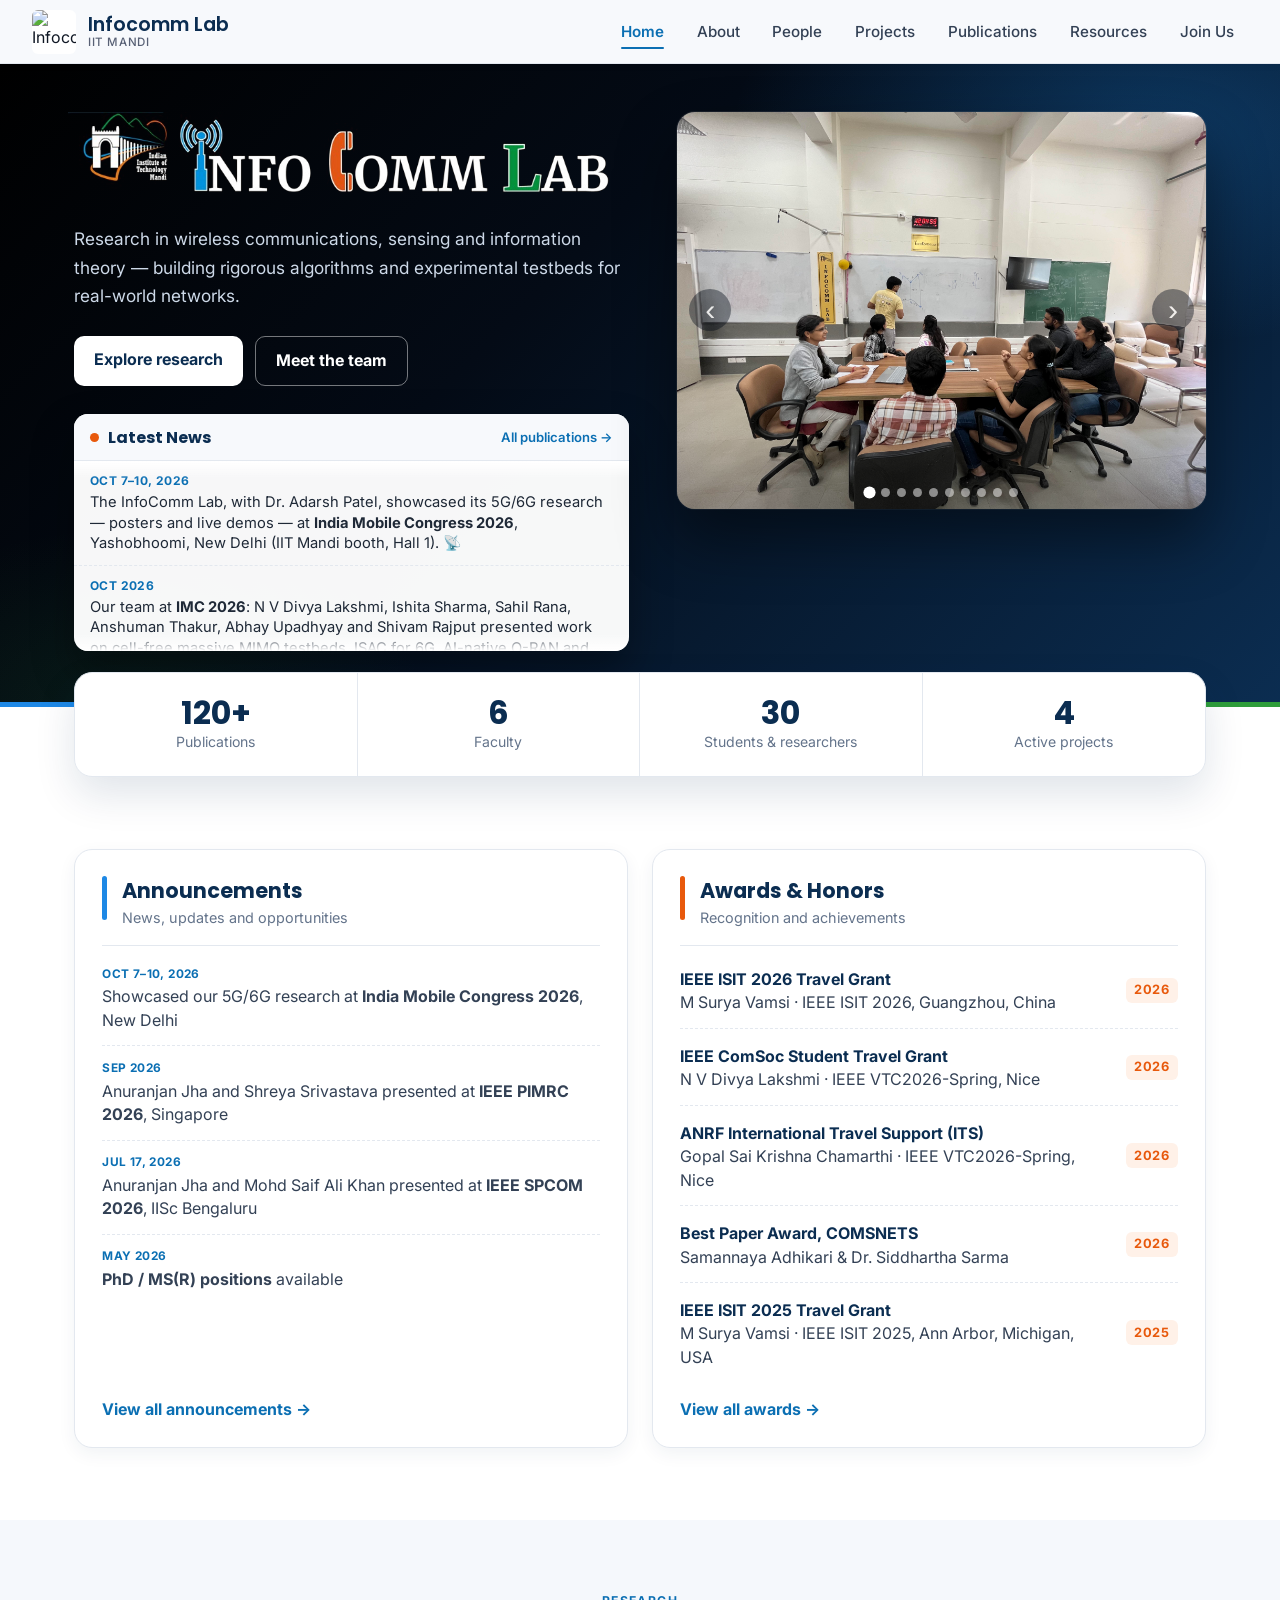
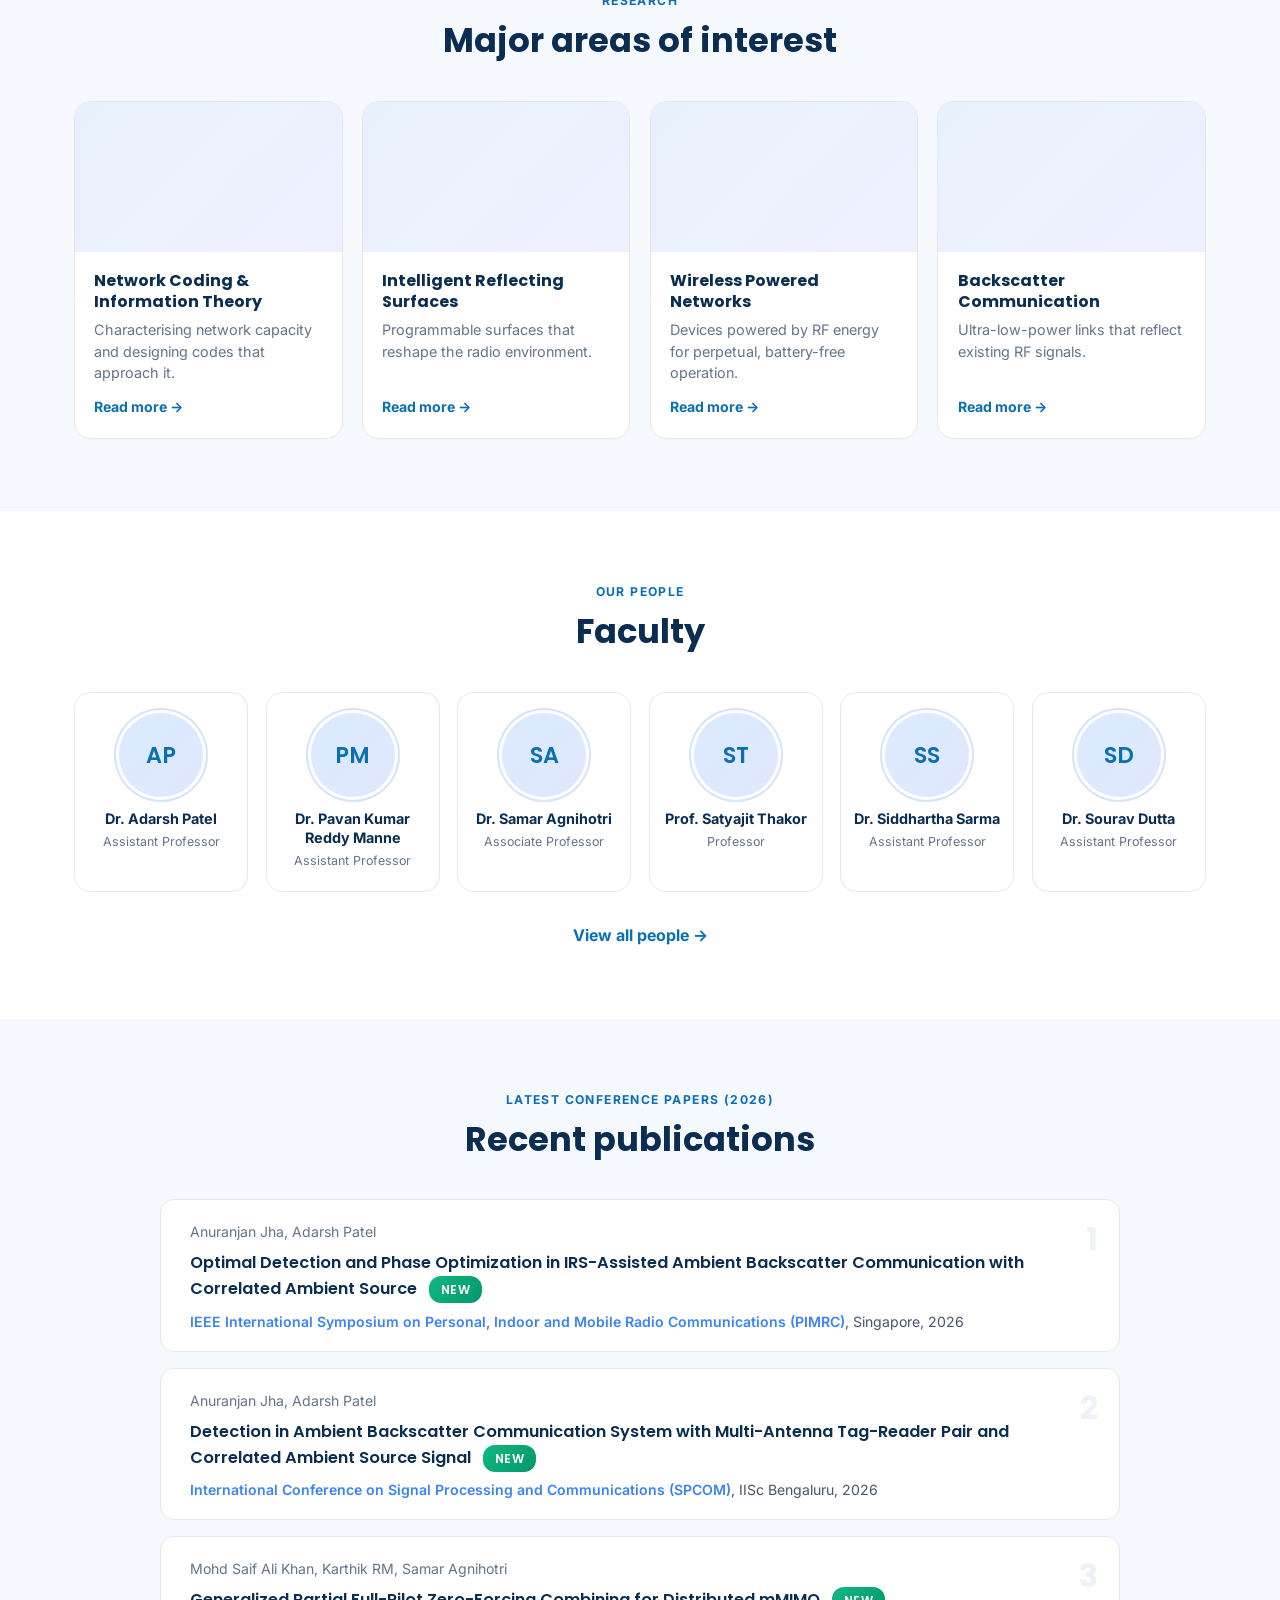
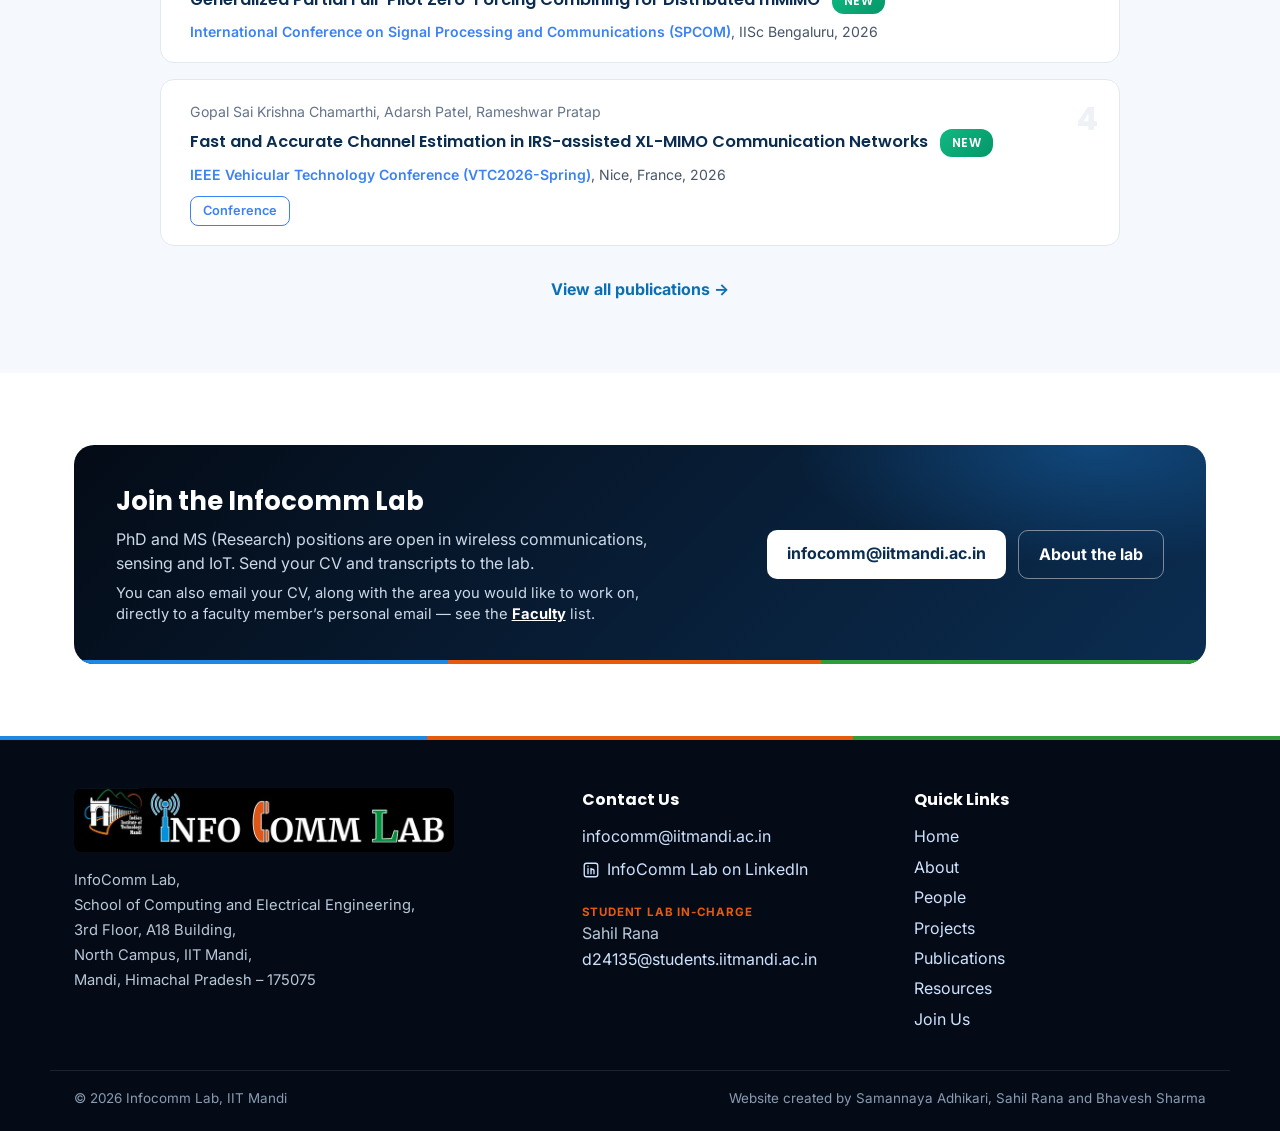
==== commit d48e18c1: "Update index.html" ====
--- a/index.html
+++ b/index.html
@@ -314,7 +314,7 @@
             <li><time>2026</time><p><strong>Best Paper Award</strong> at COMSNETS 2026 to <a href="https://www.linkedin.com/in/samannaya-adhikari-084303209/" target="_blank" rel="noopener">Samannaya Adhikari</a> and <a href="https://www.linkedin.com/in/siddhartha-sarma-614b0565/" target="_blank" rel="noopener">Dr. Siddhartha Sarma</a>. 🏆</p></li>
             <li><time>2026</time><p><a href="https://www.linkedin.com/in/nv-divyalakshmi/" target="_blank" rel="noopener">N V Divya Lakshmi</a> received the <strong>IEEE Communications Society Student Travel Grant</strong> to attend IEEE VTC2026-Spring, Nice, France. 🏆</p></li>
             <li><time>2026</time><p><a href="https://www.linkedin.com/in/gopal-sai-krishna-6996a9124/" target="_blank" rel="noopener">Gopal Sai Krishna Chamarthi</a> received the <strong>ANRF International Travel Support (ITS)</strong> to attend IEEE VTC2026-Spring, Nice, France. 🏆</p></li>
-            <li><time>Jul 17, 2026</time><p><a href="https://www.researchgate.net/profile/Anuranjan-Jha" target="_blank" rel="noopener">Anuranjan Jha</a> presented the lab&rsquo;s work at <a href="https://ece.iisc.ac.in/~spcom/2026/" target="_blank" rel="noopener">IEEE SPCOM 2026</a>, IISc Bengaluru. Congratulations, Anuranjan!</p></li>
+            <li><time>Jul 17, 2026</time><p><a href="https://www.researchgate.net/profile/Anuranjan-Jha" target="_blank" rel="noopener">Anuranjan Jha</a> and <a href="https://www.linkedin.com/in/mohd-saif-ali-khan-193979147" target="_blank" rel="noopener">Mohd Saif Ali Khan</a> presented the lab&rsquo;s work at <a href="https://ece.iisc.ac.in/~spcom/2026/" target="_blank" rel="noopener">IEEE SPCOM 2026</a>, IISc Bengaluru. Congratulations to both!</p></li>
             <li><time>Jun 9, 2026</time><p><a href="https://sites.google.com/students.iitmandi.ac.in/gopal-chamarthi/home" target="_blank" rel="noopener">Gopal Sai Krishna Chamarthi</a>, <a href="https://www.linkedin.com/in/n-v-divya-lakshmi-57178015b/" target="_blank" rel="noopener">N V Divya Lakshmi</a> and <a href="https://www.linkedin.com/in/sk-shafique/" target="_blank" rel="noopener">Sk Md Shafique Anwar</a> presented the lab&rsquo;s papers at <a href="https://events.vtsociety.org/vtc2026-spring/" target="_blank" rel="noopener">IEEE VTC2026-Spring</a>, Nice, France. Congratulations to all three!</p></li>
             <li><time>Jun 1, 2026</time><p>Paper on optimal detection and phase optimization in IRS-assisted AmBC with correlated ambient source accepted at <a href="https://pimrc2026.ieee-pimrc.org/" target="_blank" rel="noopener">IEEE PIMRC 2026</a>, Singapore. Congratulations, Anuranjan!</p></li>
             <li><time>May 2026</time><p><strong>PhD / MS(R) positions</strong> open in wireless sensing, communications and IoT.</p></li>
@@ -366,7 +366,7 @@
           <ul class="hm-list">
             <li><time>Oct 7&ndash;10, 2026</time><p>Showcased our 5G/6G research at <strong>India Mobile Congress 2026</strong>, New Delhi</p></li>
             <li><time>Sep 2026</time><p>Anuranjan Jha and Shreya Srivastava presented at <strong>IEEE PIMRC 2026</strong>, Singapore</p></li>
-            <li><time>Jul 17, 2026</time><p>Anuranjan Jha presented at <strong>IEEE SPCOM 2026</strong>, IISc Bengaluru</p></li>
+            <li><time>Jul 17, 2026</time><p>Anuranjan Jha and Mohd Saif Ali Khan presented at <strong>IEEE SPCOM 2026</strong>, IISc Bengaluru</p></li>
             <li><time>May 2026</time><p><strong>PhD / MS(R) positions</strong> available</p></li>
           </ul>
           <a class="hm-more" href="announcements.html">View all announcements &rarr;</a>
@@ -374,9 +374,11 @@
         <div class="hm-box">
           <div class="hm-box-head"><span class="hm-bar hm-orange"></span><div><h2>Awards &amp; Honors</h2><p>Recognition and achievements</p></div></div>
           <ul class="hm-list hm-awards">
+            <li><p><strong>IEEE ISIT 2026 Travel Grant</strong><br>M Surya Vamsi &middot; IEEE ISIT 2026, Guangzhou, China</p><time>2026</time></li>
             <li><p><strong>IEEE ComSoc Student Travel Grant</strong><br>N V Divya Lakshmi &middot; IEEE VTC2026-Spring, Nice</p><time>2026</time></li>
             <li><p><strong>ANRF International Travel Support (ITS)</strong><br>Gopal Sai Krishna Chamarthi &middot; IEEE VTC2026-Spring, Nice</p><time>2026</time></li>
             <li><p><strong>Best Paper Award, COMSNETS</strong><br>Samannaya Adhikari &amp; Dr. Siddhartha Sarma</p><time>2026</time></li>
+            <li><p><strong>IEEE ISIT 2025 Travel Grant</strong><br>M Surya Vamsi &middot; IEEE ISIT 2025, Ann Arbor, Michigan, USA</p><time>2025</time></li>
           </ul>
           <a class="hm-more" href="awards.html">View all awards &rarr;</a>
         </div>
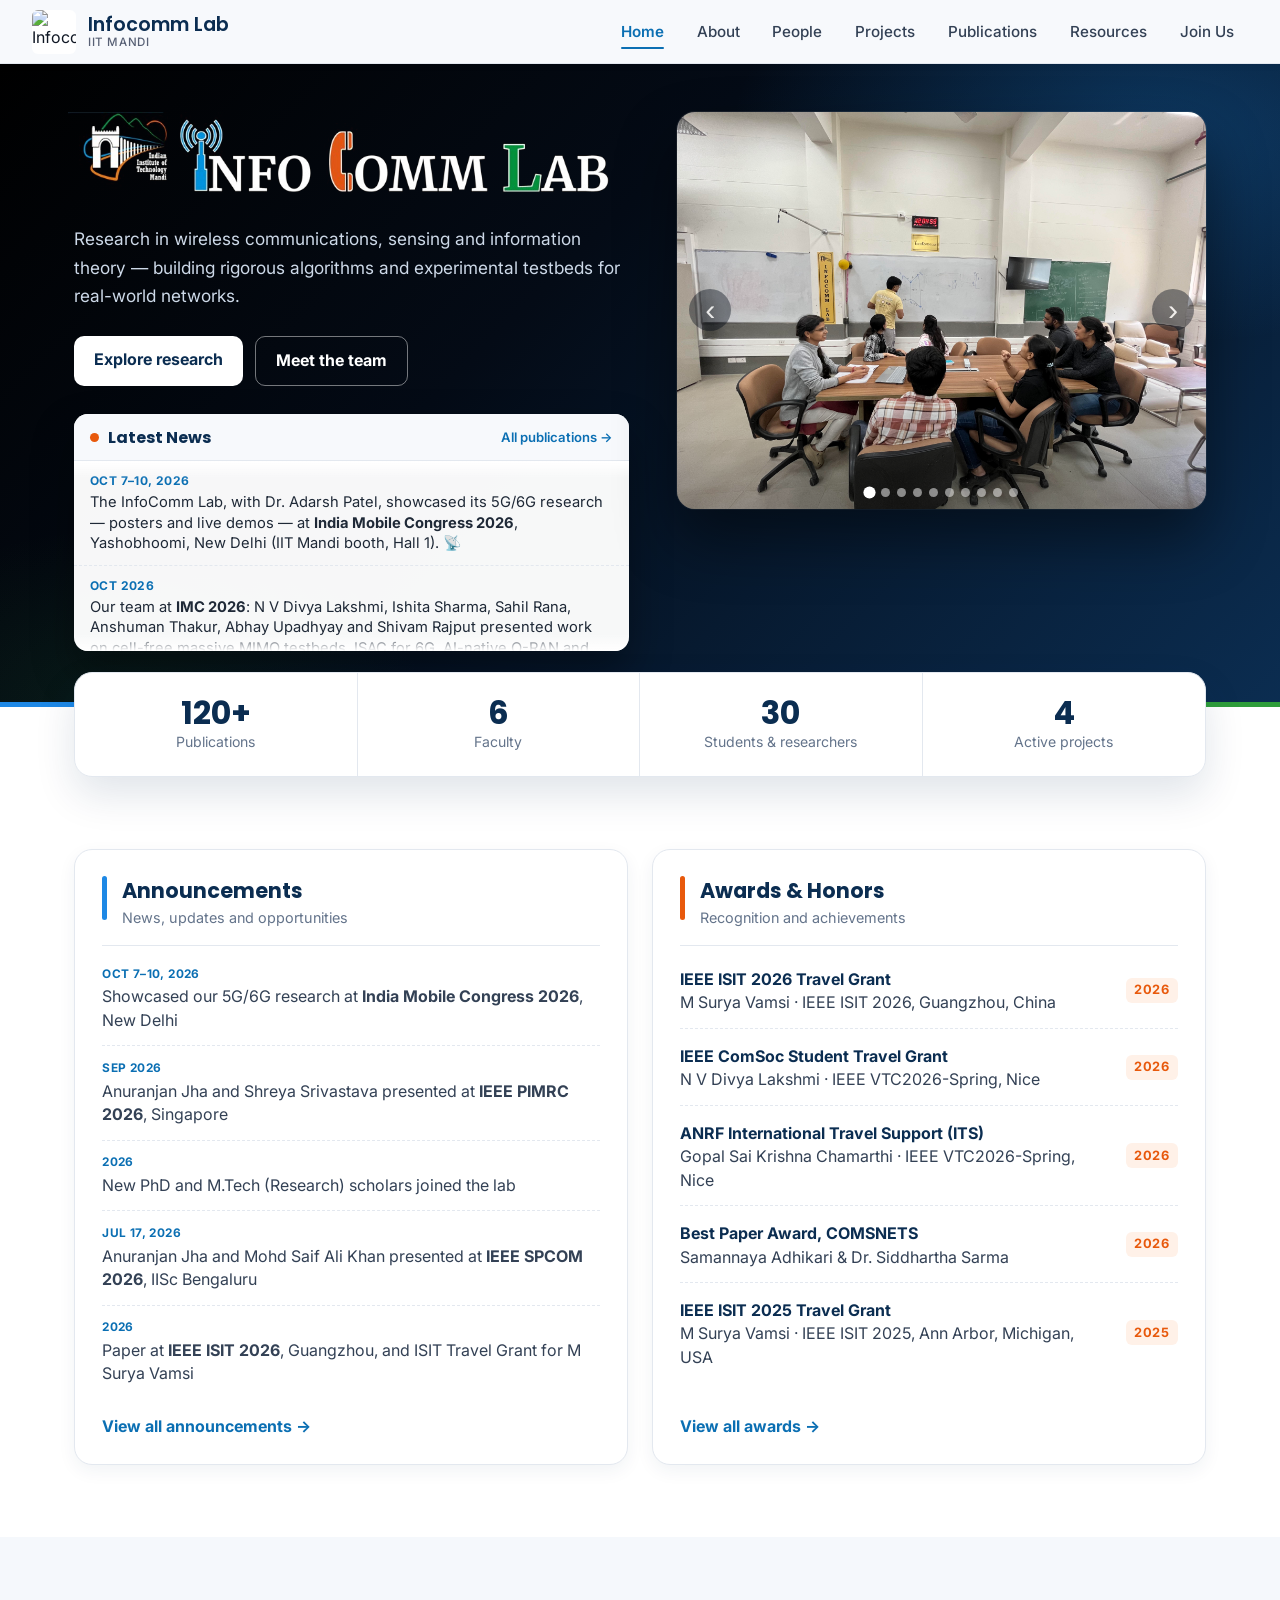
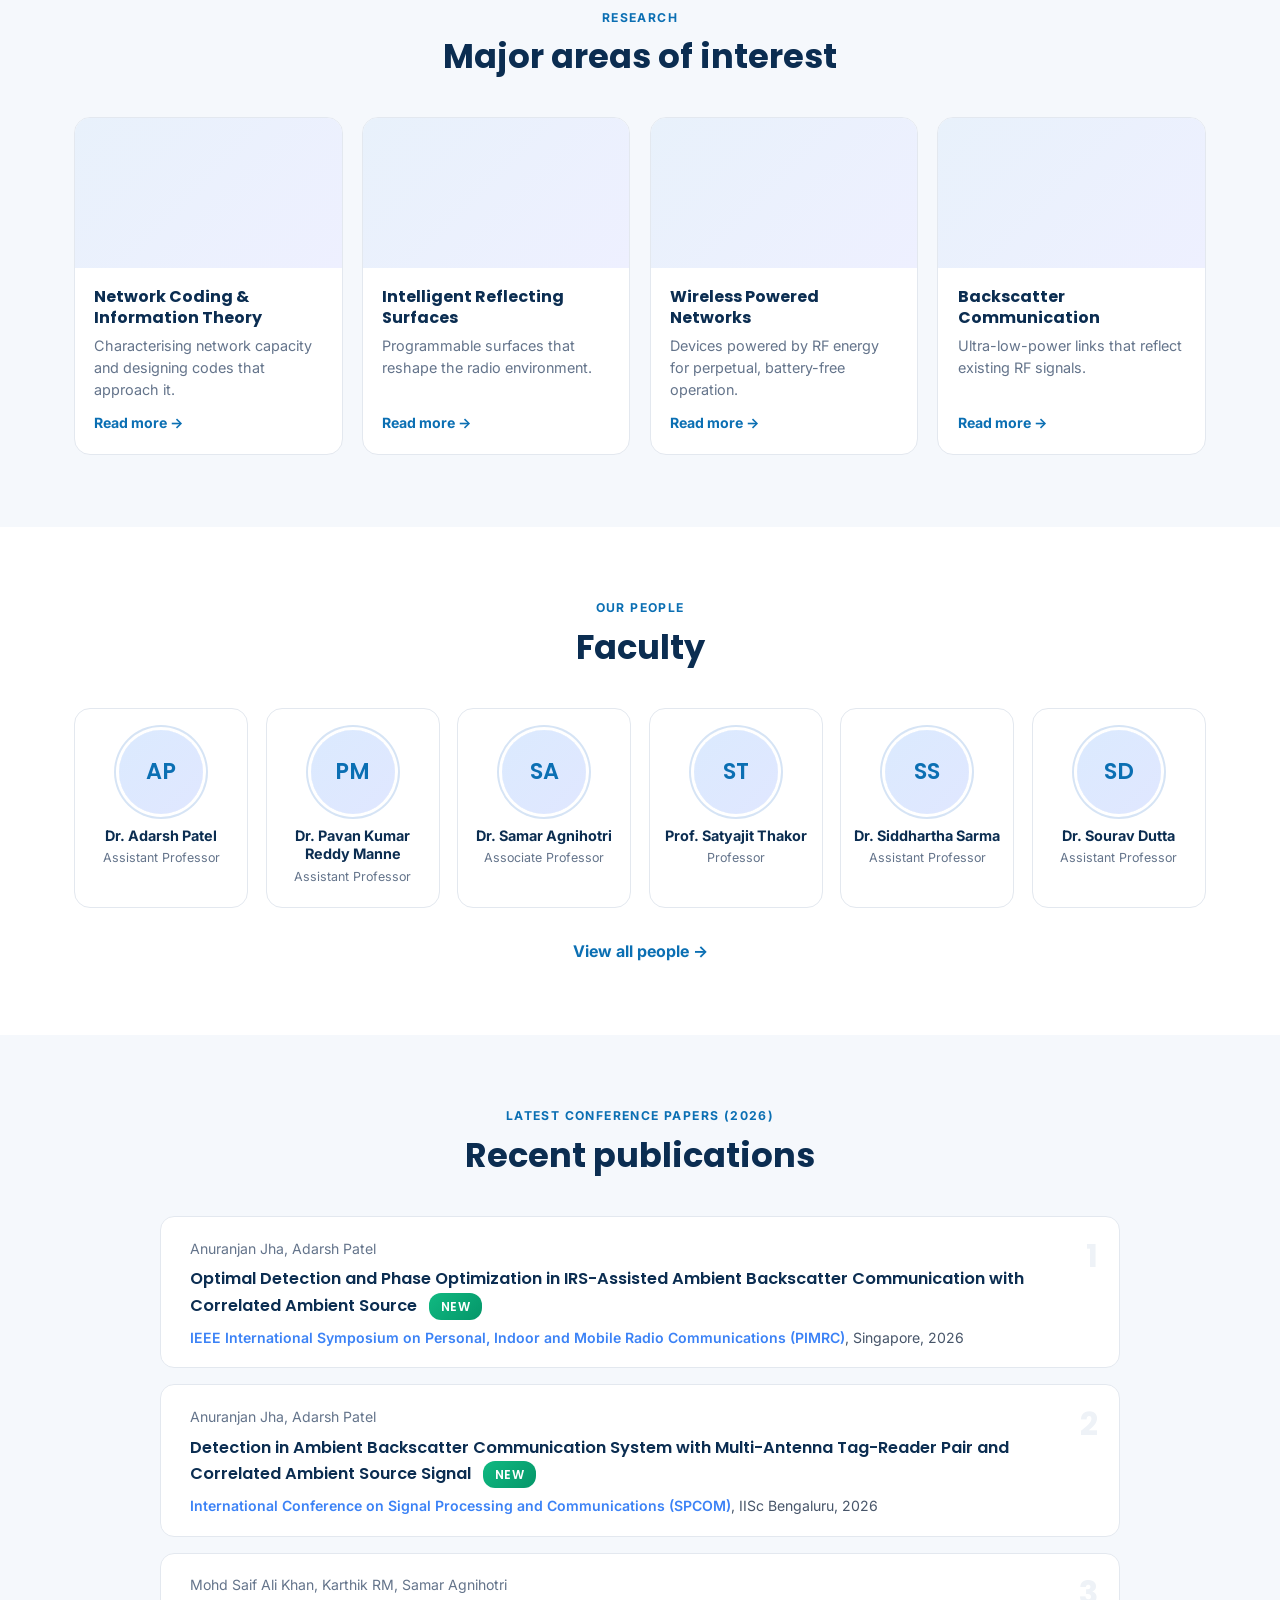
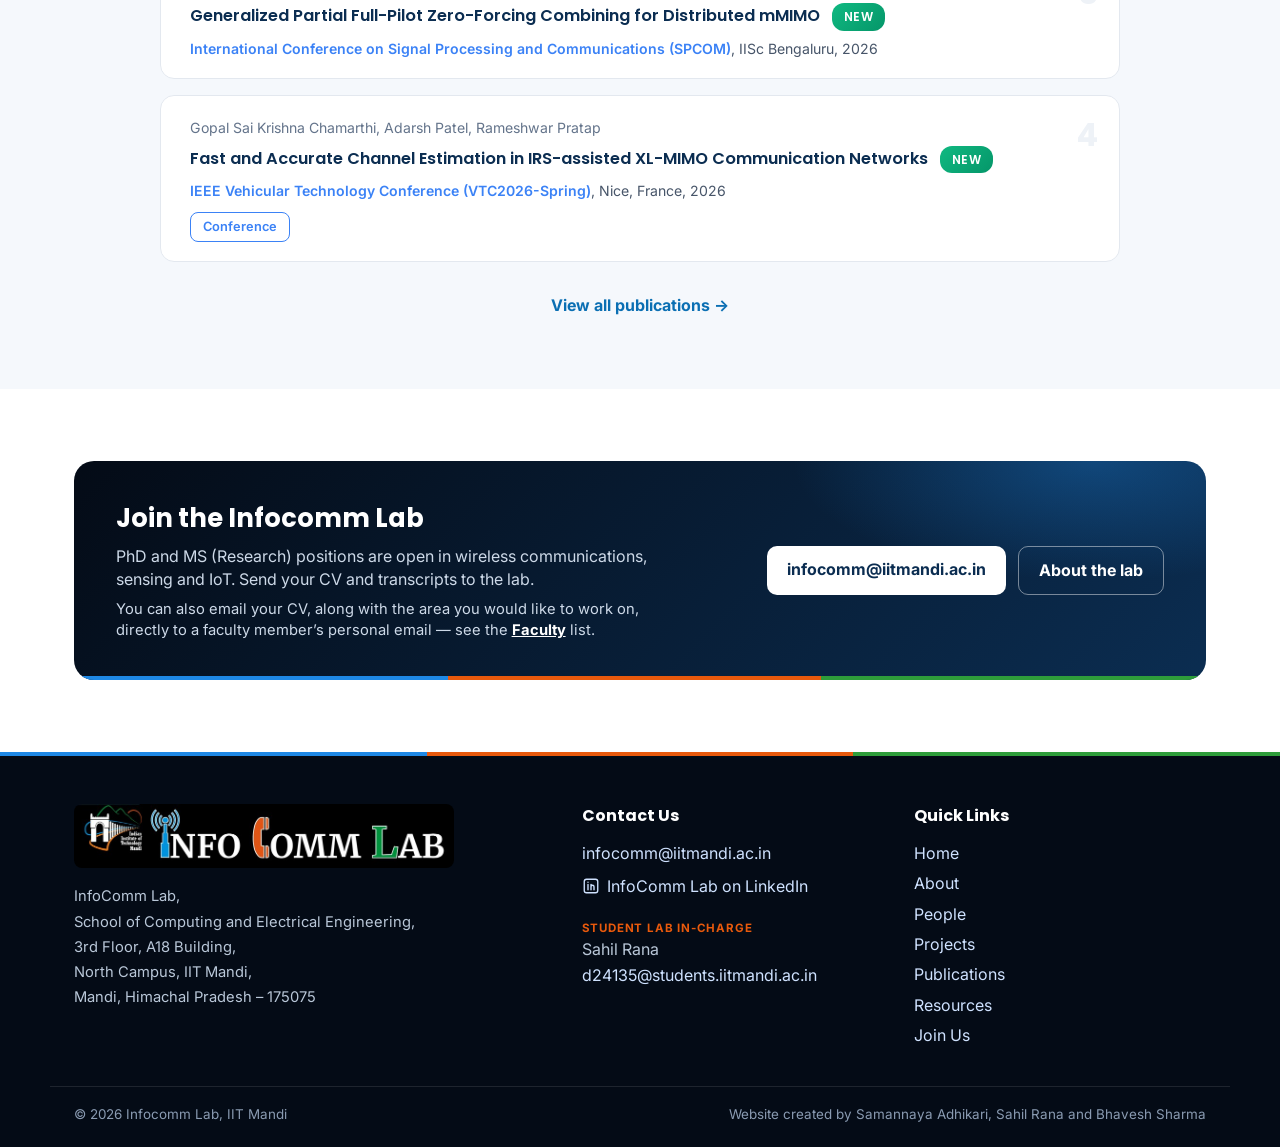
==== commit fc601428: "Update index.html" ====
--- a/index.html
+++ b/index.html
@@ -311,15 +311,19 @@
             <li><time>Oct 7&ndash;10, 2026</time><p>The InfoComm Lab, with Dr. Adarsh Patel, showcased its 5G/6G research &mdash; posters and live demos &mdash; at <strong>India Mobile Congress 2026</strong>, Yashobhoomi, New Delhi (IIT Mandi booth, Hall 1). 📡</p></li>
             <li><time>Oct 2026</time><p>Our team at <strong>IMC 2026</strong>: N V Divya Lakshmi, Ishita Sharma, Sahil Rana, Anshuman Thakur, Abhay Upadhyay and Shivam Rajput presented work on cell-free massive MIMO testbeds, ISAC for 6G, AI-native O-RAN and RIS-assisted systems.</p></li>
             <li><time>Sep 2026</time><p><a href="https://www.researchgate.net/profile/Anuranjan-Jha" target="_blank" rel="noopener">Anuranjan Jha</a> and Shreya Srivastava presented the lab&rsquo;s work at <a href="https://pimrc2026.ieee-pimrc.org/" target="_blank" rel="noopener">IEEE PIMRC 2026</a>, Singapore. Congratulations!</p></li>
-            <li><time>2026</time><p><strong>Best Paper Award</strong> at COMSNETS 2026 to <a href="https://www.linkedin.com/in/samannaya-adhikari-084303209/" target="_blank" rel="noopener">Samannaya Adhikari</a> and <a href="https://www.linkedin.com/in/siddhartha-sarma-614b0565/" target="_blank" rel="noopener">Dr. Siddhartha Sarma</a>. 🏆</p></li>
+            <li><time>2026</time><p>Welcome to our new members! <strong>Dibyajyoti Sarmah</strong> and <strong>Mohammad Umar</strong> joined as PhD scholars; Avantika, Shubham, Shruti, Ahmer and Yash joined as M.Tech (Research) scholars. N V Divya Lakshmi upgraded to PhD.</p></li>
             <li><time>2026</time><p><a href="https://www.linkedin.com/in/nv-divyalakshmi/" target="_blank" rel="noopener">N V Divya Lakshmi</a> received the <strong>IEEE Communications Society Student Travel Grant</strong> to attend IEEE VTC2026-Spring, Nice, France. 🏆</p></li>
             <li><time>2026</time><p><a href="https://www.linkedin.com/in/gopal-sai-krishna-6996a9124/" target="_blank" rel="noopener">Gopal Sai Krishna Chamarthi</a> received the <strong>ANRF International Travel Support (ITS)</strong> to attend IEEE VTC2026-Spring, Nice, France. 🏆</p></li>
             <li><time>Jul 17, 2026</time><p><a href="https://www.researchgate.net/profile/Anuranjan-Jha" target="_blank" rel="noopener">Anuranjan Jha</a> and <a href="https://www.linkedin.com/in/mohd-saif-ali-khan-193979147" target="_blank" rel="noopener">Mohd Saif Ali Khan</a> presented the lab&rsquo;s work at <a href="https://ece.iisc.ac.in/~spcom/2026/" target="_blank" rel="noopener">IEEE SPCOM 2026</a>, IISc Bengaluru. Congratulations to both!</p></li>
+            <li><time>2026</time><p>M. S. Vamsi and Prof. Satyajit Thakor&rsquo;s paper appeared at <a href="https://ieeexplore.ieee.org/document/11653978" target="_blank" rel="noopener">IEEE ISIT 2026</a>, Guangzhou &mdash; Surya also received the <strong>ISIT 2026 Travel Grant</strong>. 🏆</p></li>
             <li><time>Jun 9, 2026</time><p><a href="https://sites.google.com/students.iitmandi.ac.in/gopal-chamarthi/home" target="_blank" rel="noopener">Gopal Sai Krishna Chamarthi</a>, <a href="https://www.linkedin.com/in/n-v-divya-lakshmi-57178015b/" target="_blank" rel="noopener">N V Divya Lakshmi</a> and <a href="https://www.linkedin.com/in/sk-shafique/" target="_blank" rel="noopener">Sk Md Shafique Anwar</a> presented the lab&rsquo;s papers at <a href="https://events.vtsociety.org/vtc2026-spring/" target="_blank" rel="noopener">IEEE VTC2026-Spring</a>, Nice, France. Congratulations to all three!</p></li>
             <li><time>Jun 1, 2026</time><p>Paper on optimal detection and phase optimization in IRS-assisted AmBC with correlated ambient source accepted at <a href="https://pimrc2026.ieee-pimrc.org/" target="_blank" rel="noopener">IEEE PIMRC 2026</a>, Singapore. Congratulations, Anuranjan!</p></li>
             <li><time>May 2026</time><p><strong>PhD / MS(R) positions</strong> open in wireless sensing, communications and IoT.</p></li>
             <li><time>Mar 2026</time><p>Three papers from the lab accepted at <a href="https://events.vtsociety.org/vtc2026-spring/" target="_blank" rel="noopener">IEEE VTC2026-Spring</a>, Nice, France.</p></li>
+            <li><time>2026</time><p>Mohd Saif Ali Khan&rsquo;s paper on pilot assignment for distributed massive MIMO published at <a href="https://ieeexplore.ieee.org/document/11555078" target="_blank" rel="noopener">IEEE WCNC 2026</a>.</p></li>
             <li><time>Jan 22, 2026</time><p>Two papers from the lab accepted at <a href="https://ee.iith.ac.in/NCC2026/" target="_blank" rel="noopener">IEEE NCC 2026</a>, IIT Hyderabad.</p></li>
+            <li><time>Jan 2026</time><p>Dr. Shilpa Thakur, Prof. Satyajit Thakor and Prof. R. K. Mallik published their work on IRS-assisted physical layer security in <a href="https://ieeexplore.ieee.org/document/11224938" target="_blank" rel="noopener">IEEE Transactions on Communications</a>.</p></li>
+            <li><time>Jan 2026</time><p><strong>Best Paper Award</strong> at COMSNETS 2026 to <a href="https://www.linkedin.com/in/samannaya-adhikari-084303209/" target="_blank" rel="noopener">Samannaya Adhikari</a> and <a href="https://www.linkedin.com/in/siddhartha-sarma-614b0565/" target="_blank" rel="noopener">Dr. Siddhartha Sarma</a>. 🏆</p></li>
               </ul>
             </div>
           </div>
@@ -366,8 +370,9 @@
           <ul class="hm-list">
             <li><time>Oct 7&ndash;10, 2026</time><p>Showcased our 5G/6G research at <strong>India Mobile Congress 2026</strong>, New Delhi</p></li>
             <li><time>Sep 2026</time><p>Anuranjan Jha and Shreya Srivastava presented at <strong>IEEE PIMRC 2026</strong>, Singapore</p></li>
+            <li><time>2026</time><p>New PhD and M.Tech (Research) scholars joined the lab</p></li>
             <li><time>Jul 17, 2026</time><p>Anuranjan Jha and Mohd Saif Ali Khan presented at <strong>IEEE SPCOM 2026</strong>, IISc Bengaluru</p></li>
-            <li><time>May 2026</time><p><strong>PhD / MS(R) positions</strong> available</p></li>
+            <li><time>2026</time><p>Paper at <strong>IEEE ISIT 2026</strong>, Guangzhou, and ISIT Travel Grant for M Surya Vamsi</p></li>
           </ul>
           <a class="hm-more" href="announcements.html">View all announcements &rarr;</a>
         </div>
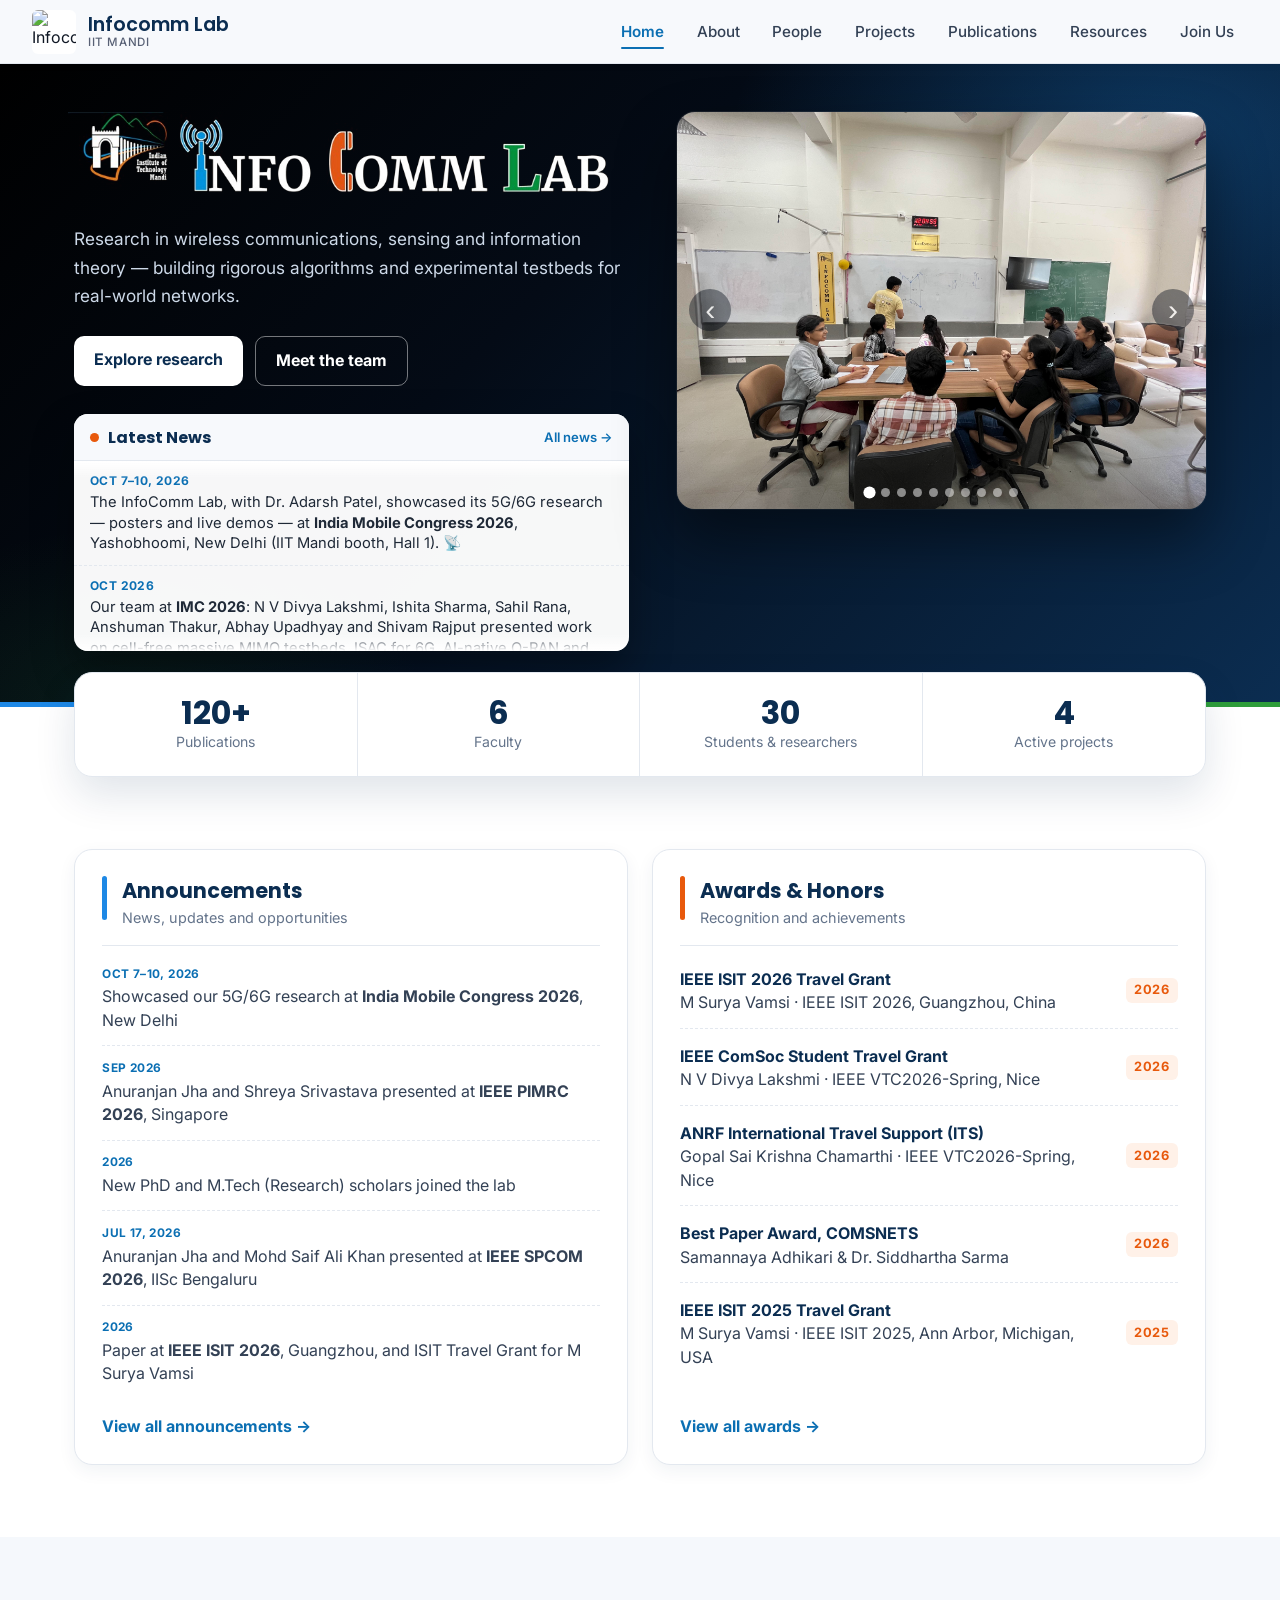
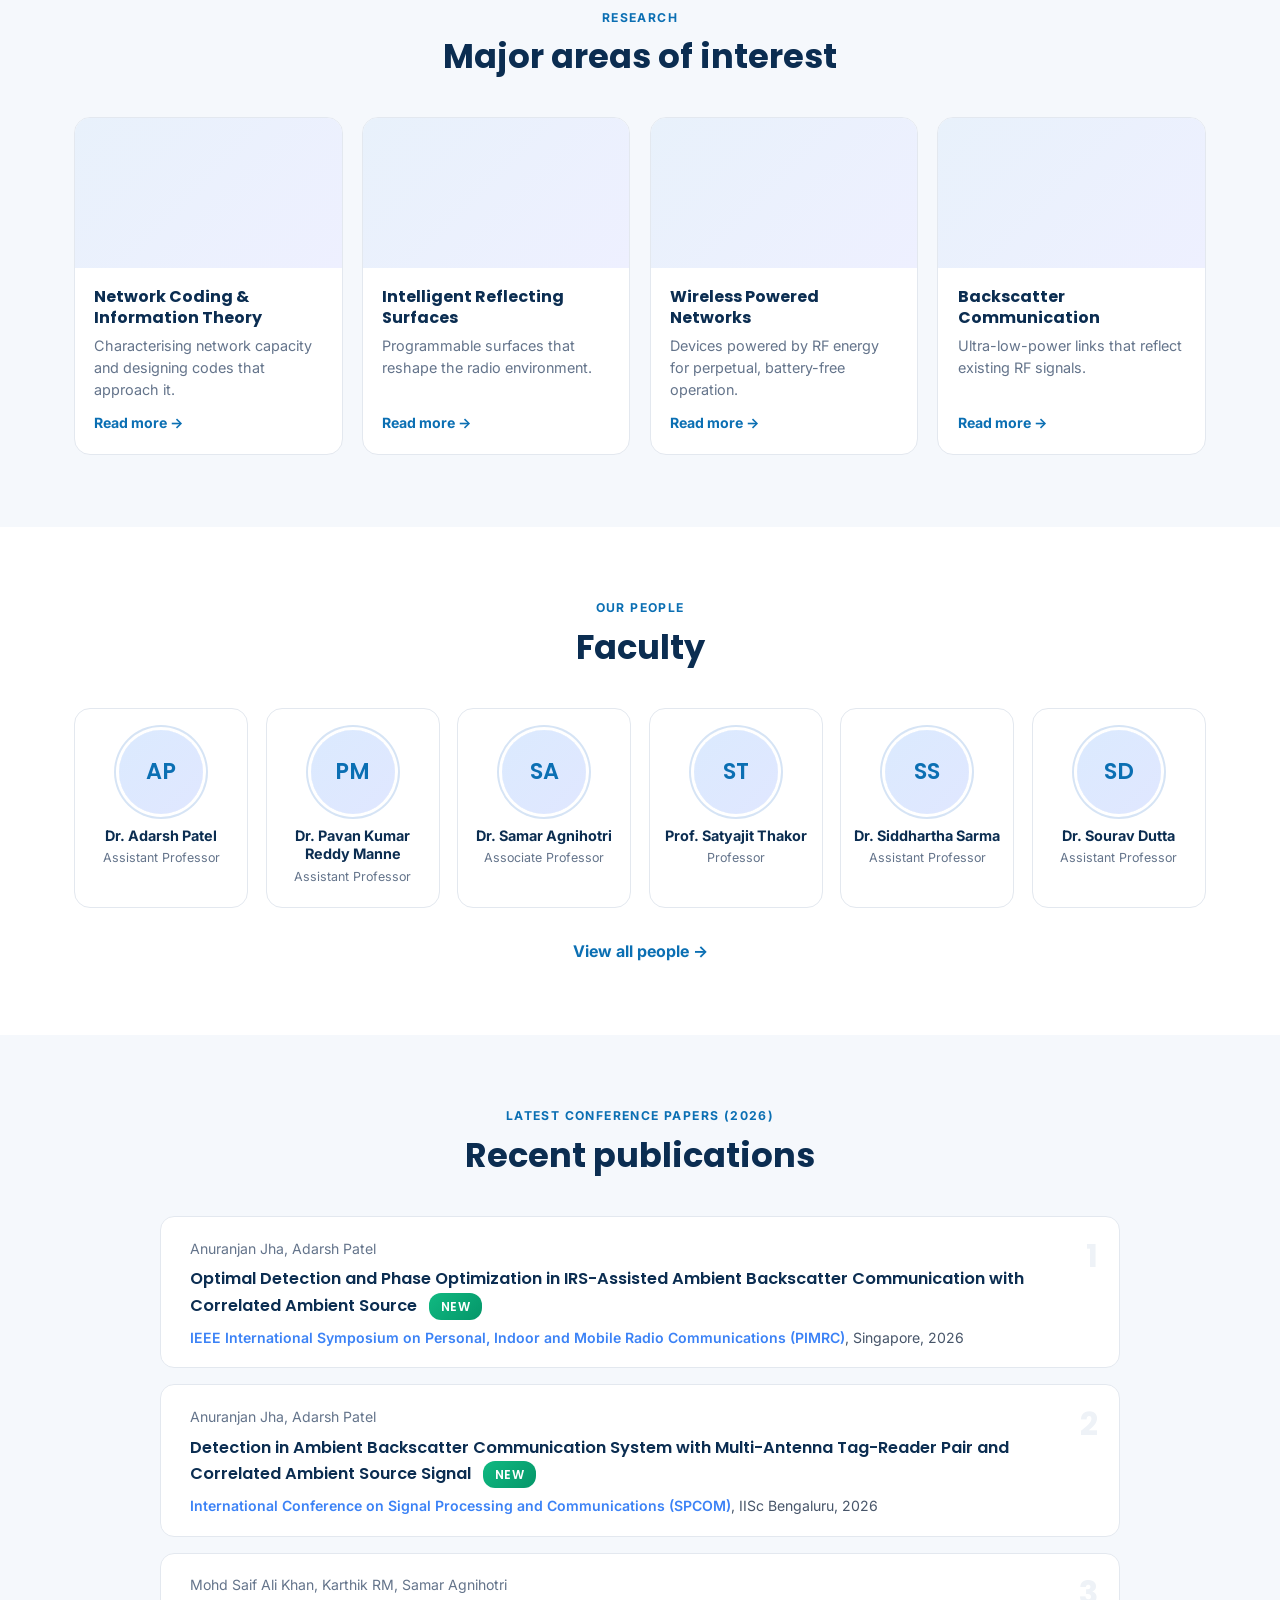
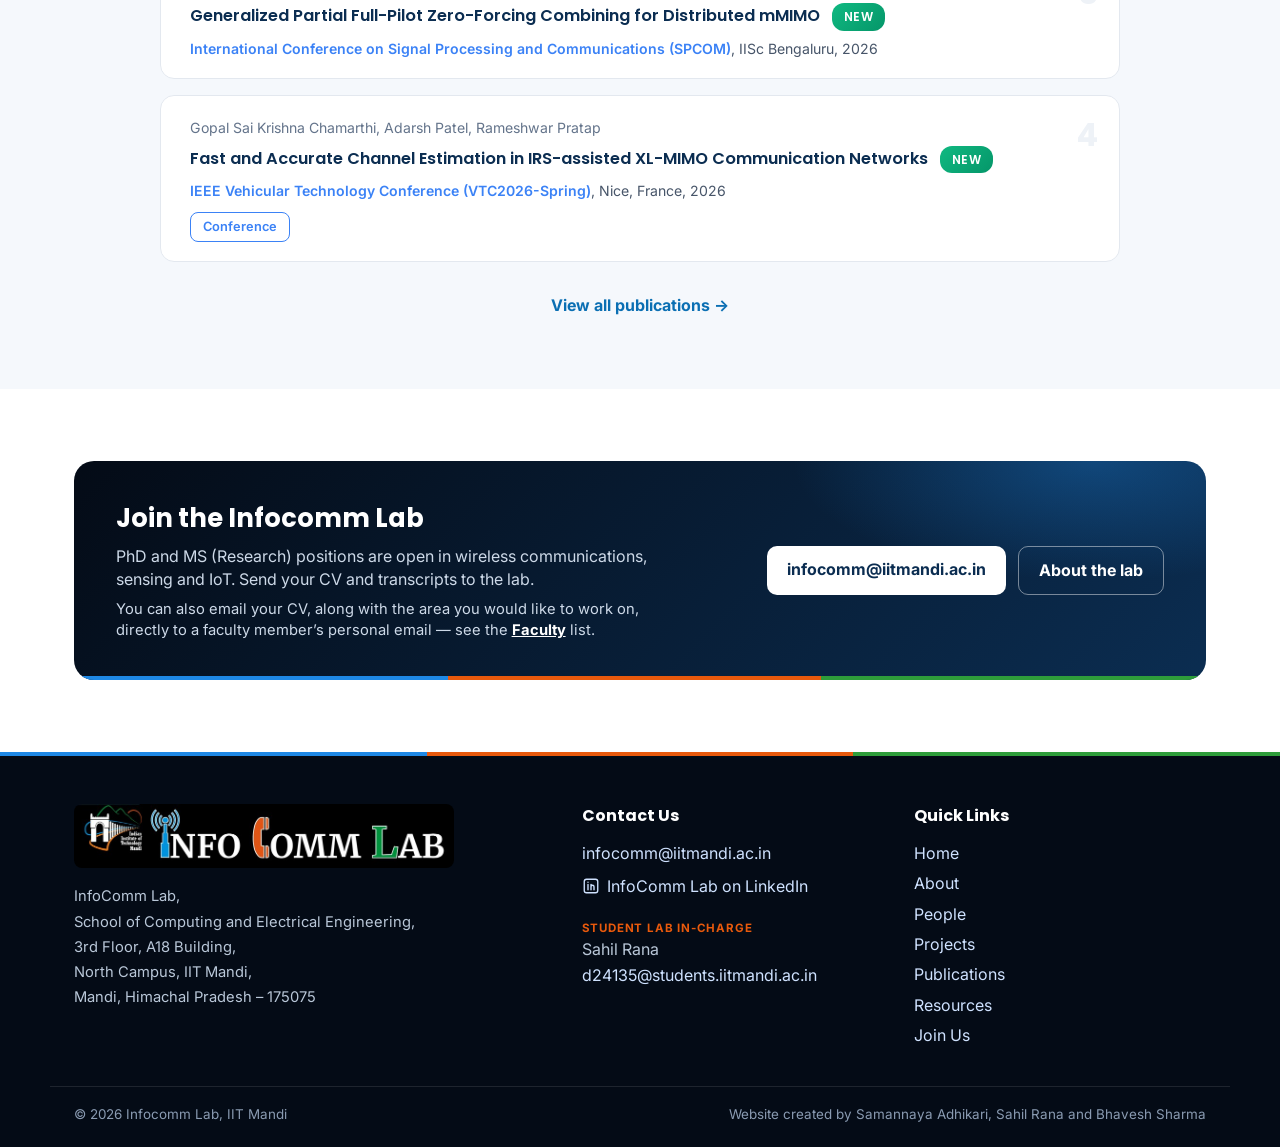
==== commit e5aef377: "Update index.html" ====
--- a/index.html
+++ b/index.html
@@ -304,7 +304,7 @@
             <div class="news-head">
               <span class="news-dot" aria-hidden="true"></span>
               <h2>Latest News</h2>
-              <a href="publications.html" class="news-more">All publications &rarr;</a>
+              <a href="announcements.html" class="news-more">All news &rarr;</a>
             </div>
             <div class="news-viewport">
               <ul class="news-track" id="newsTrack">
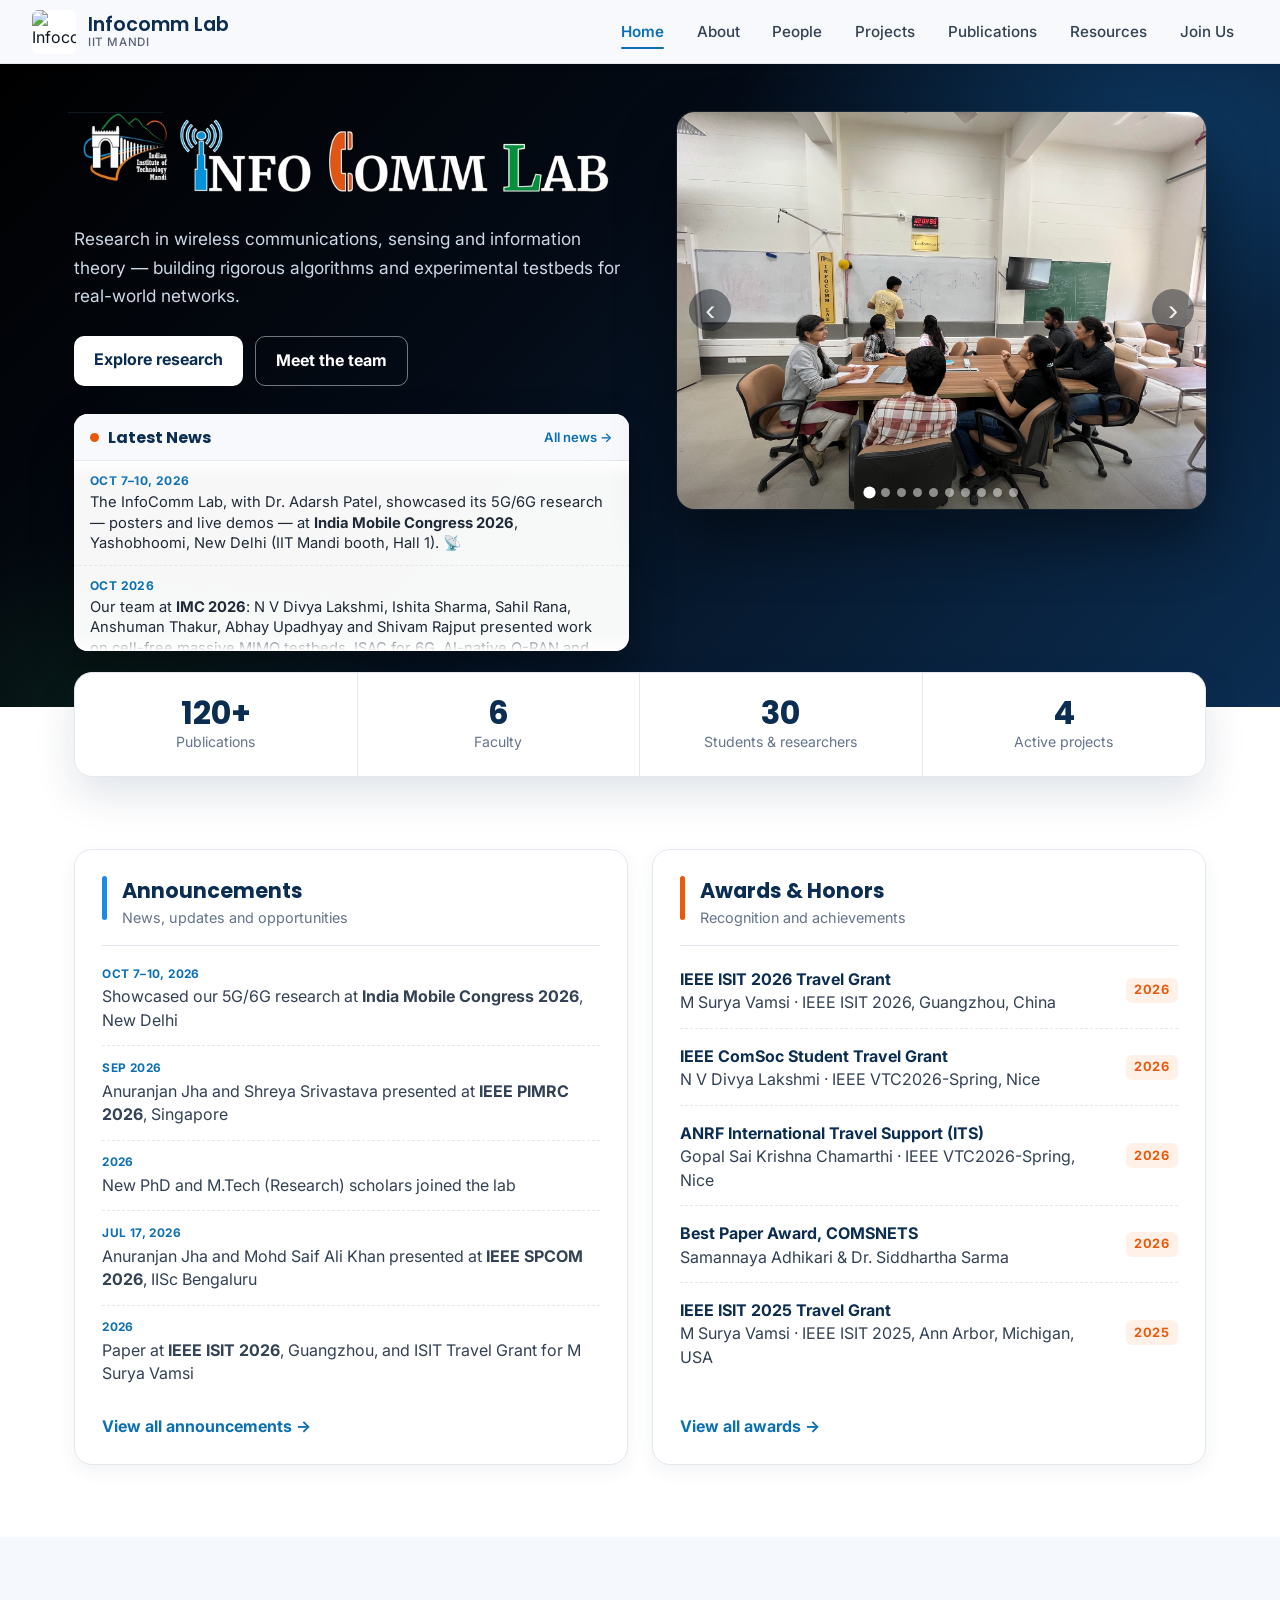
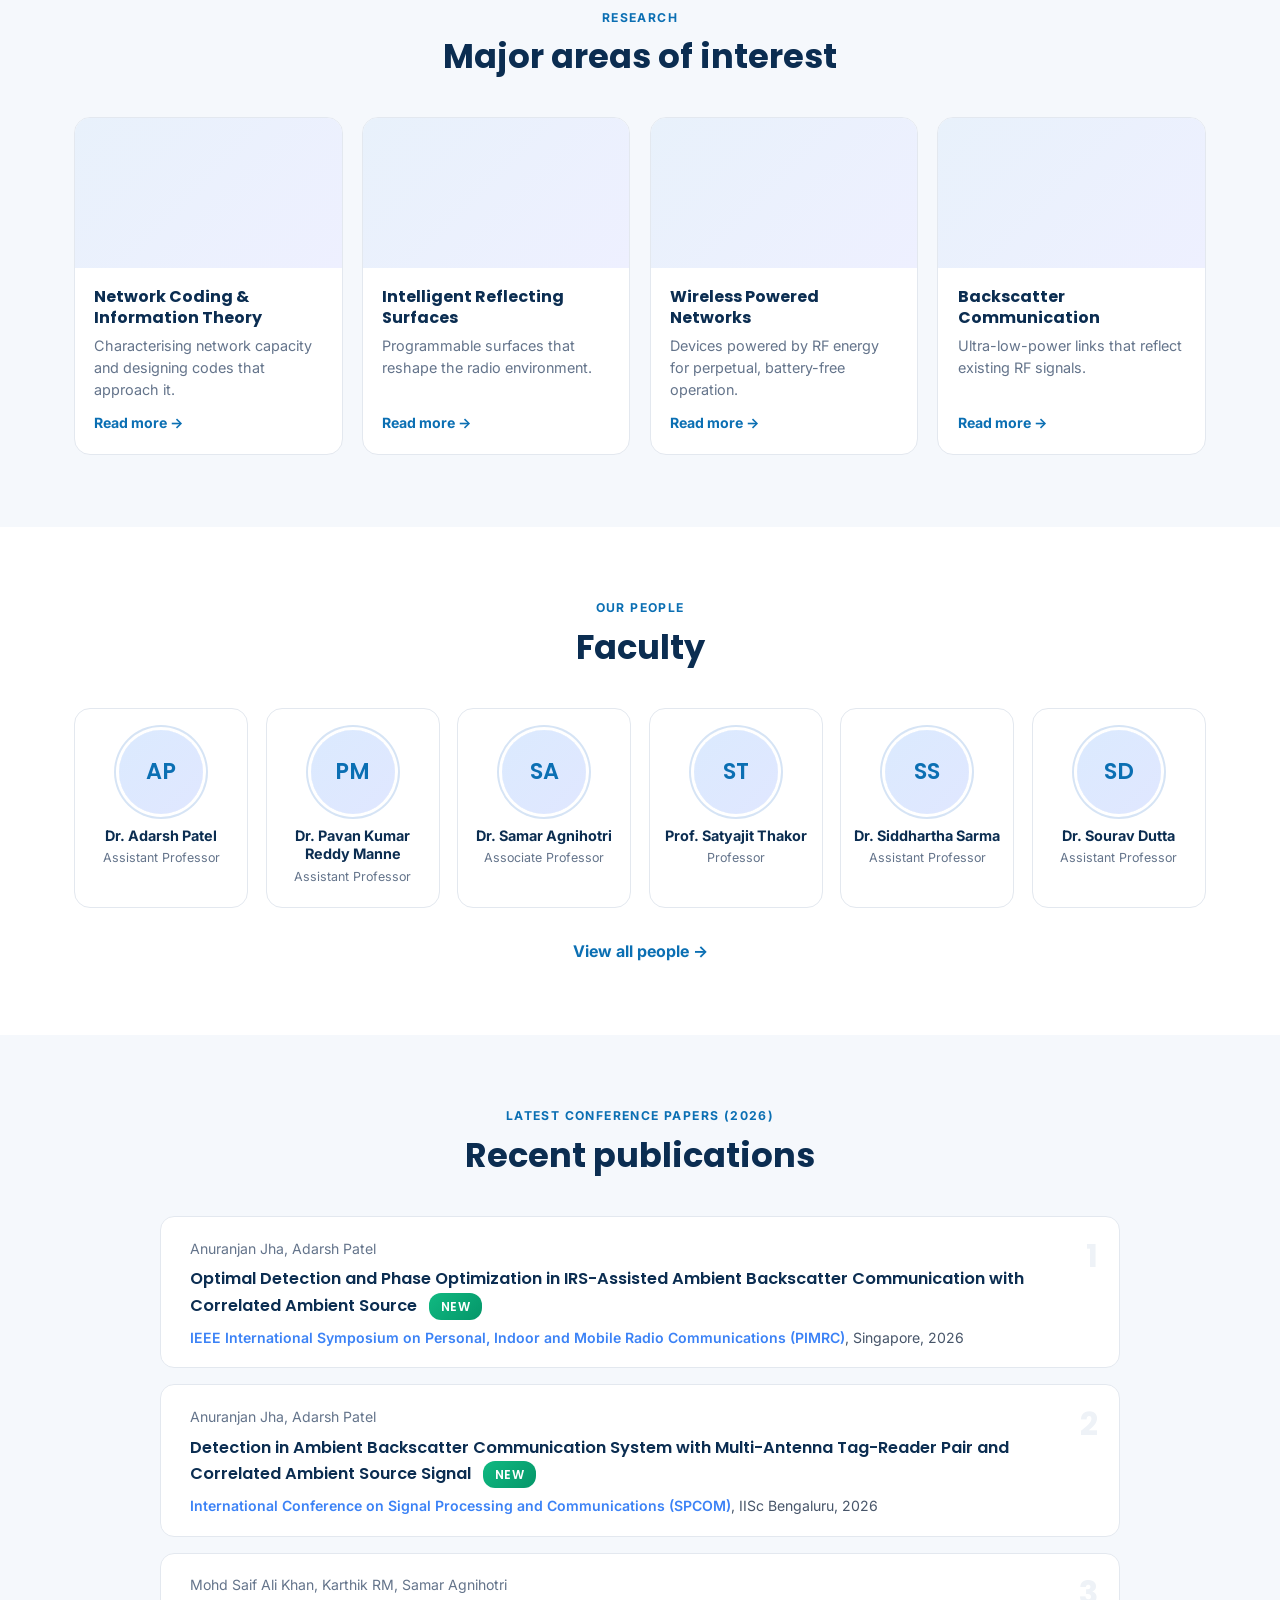
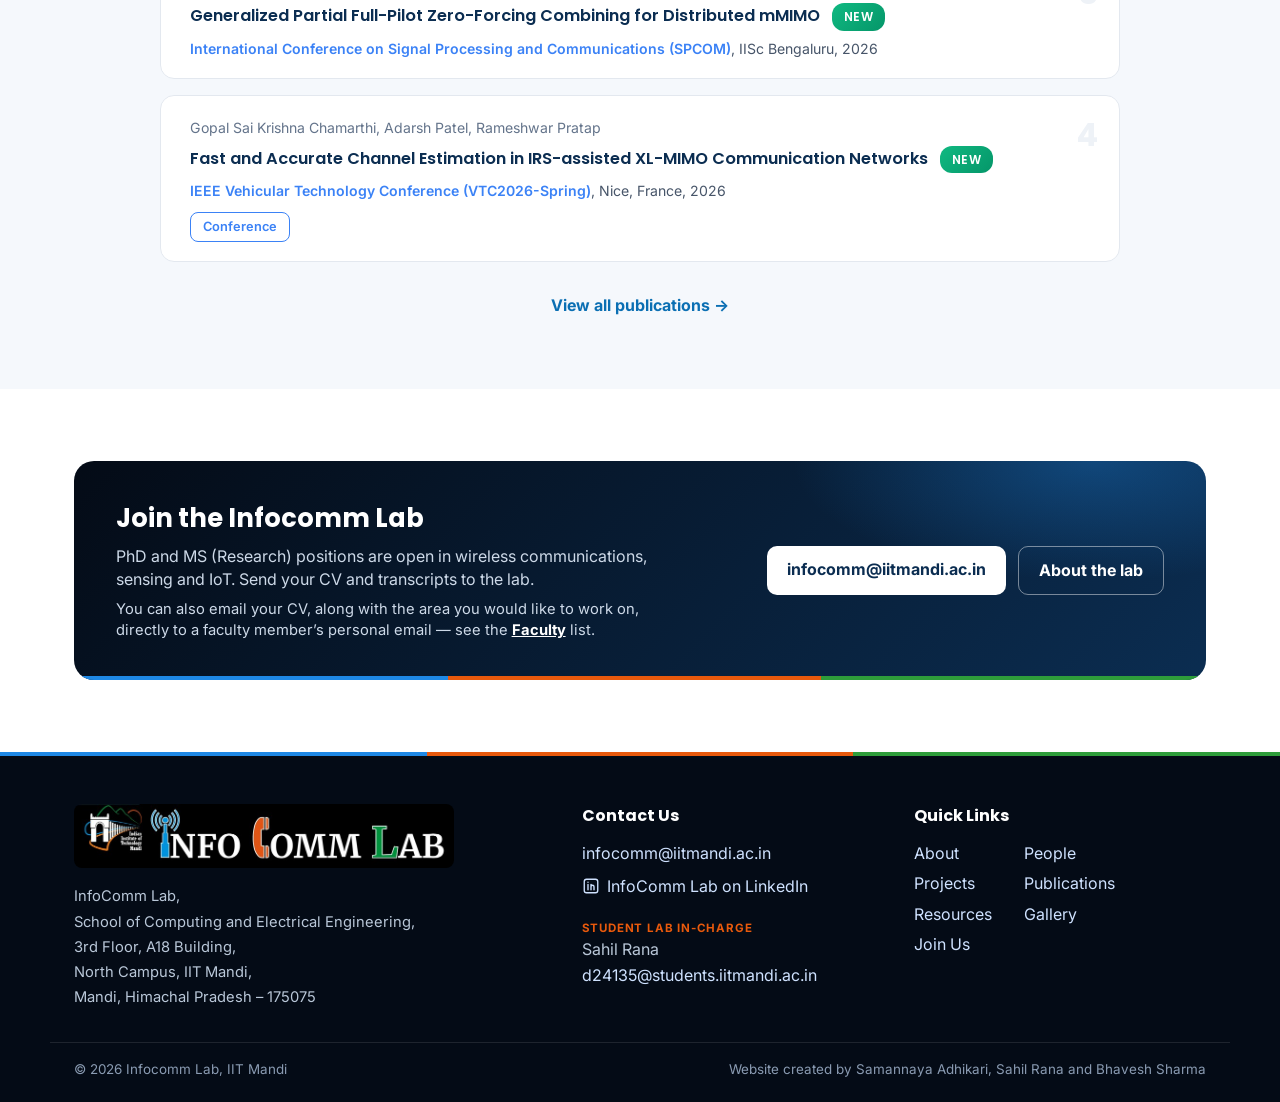
==== commit 06812792: "Add files via upload" ====
--- a/index.html
+++ b/index.html
@@ -108,6 +108,11 @@
     .hm-dots button{width:9px;height:9px;border-radius:50%;border:0;padding:0;cursor:pointer;background:rgba(255,255,255,.5);transition:background .2s,transform .2s}
     .hm-dots button.on{background:#fff;transform:scale(1.35)}
     .hm-slider::after{z-index:2}
+<<<<<<< HEAD
+=======
+    .hm-gallery-btn{position:absolute;top:12px;right:12px;z-index:3;padding:.45rem .9rem;border-radius:999px;background:rgba(4,11,22,.6);color:#fff;font-size:.85rem;font-weight:700;text-decoration:none;backdrop-filter:blur(4px);transition:background .2s}
+    .hm-gallery-btn:hover{background:#e8590c}
+>>>>>>> 3004038 (Footer: compact quick links)
     .hm-tricolor{position:absolute;left:0;right:0;bottom:0;display:flex;height:5px}
     .hm-tricolor span{flex:1}
     .hm-tricolor span:nth-child(1){background:var(--b-blue)}
@@ -245,6 +250,7 @@
     .ft a:hover{color:#fff;text-decoration:underline}
     .ft ul{list-style:none;margin:0;padding:0}
     .ft li{margin-bottom:.45rem}
+    .ft .ft-links-2{display:grid;grid-template-columns:repeat(2,minmax(0,max-content));column-gap:2rem}
     .ft-social{margin-top:.6rem !important}
     .ft-social a{display:inline-flex;align-items:center;gap:.45rem}
     .ft-social svg{width:18px;height:18px;fill:none;stroke:currentColor;stroke-width:1.8;stroke-linecap:round;stroke-linejoin:round}
@@ -347,6 +353,10 @@
           <button type="button" class="hm-nav hm-prev" aria-label="Previous photo">&#8249;</button>
           <button type="button" class="hm-nav hm-next" aria-label="Next photo">&#8250;</button>
           <div class="hm-dots" role="tablist" aria-label="Choose a photo"></div>
+<<<<<<< HEAD
+=======
+          <a class="hm-gallery-btn" href="gallery.html">View gallery &rarr;</a>
+>>>>>>> 3004038 (Footer: compact quick links)
         </figure>
       </div>
       <div class="hm-tricolor" aria-hidden="true"><span></span><span></span><span></span></div>
@@ -522,13 +532,13 @@
       </div>
       <div>
         <h4>Quick Links</h4>
-        <ul>
-          <li><a href="index.html">Home</a></li>
+        <ul class="ft-links-2">
           <li><a href="about.html">About</a></li>
           <li><a href="people.html">People</a></li>
           <li><a href="projects.html">Projects</a></li>
           <li><a href="publications.html">Publications</a></li>
           <li><a href="resources.html">Resources</a></li>
+          <li><a href="gallery.html">Gallery</a></li>
           <li><a href="join.html">Join Us</a></li>
         </ul>
       </div>
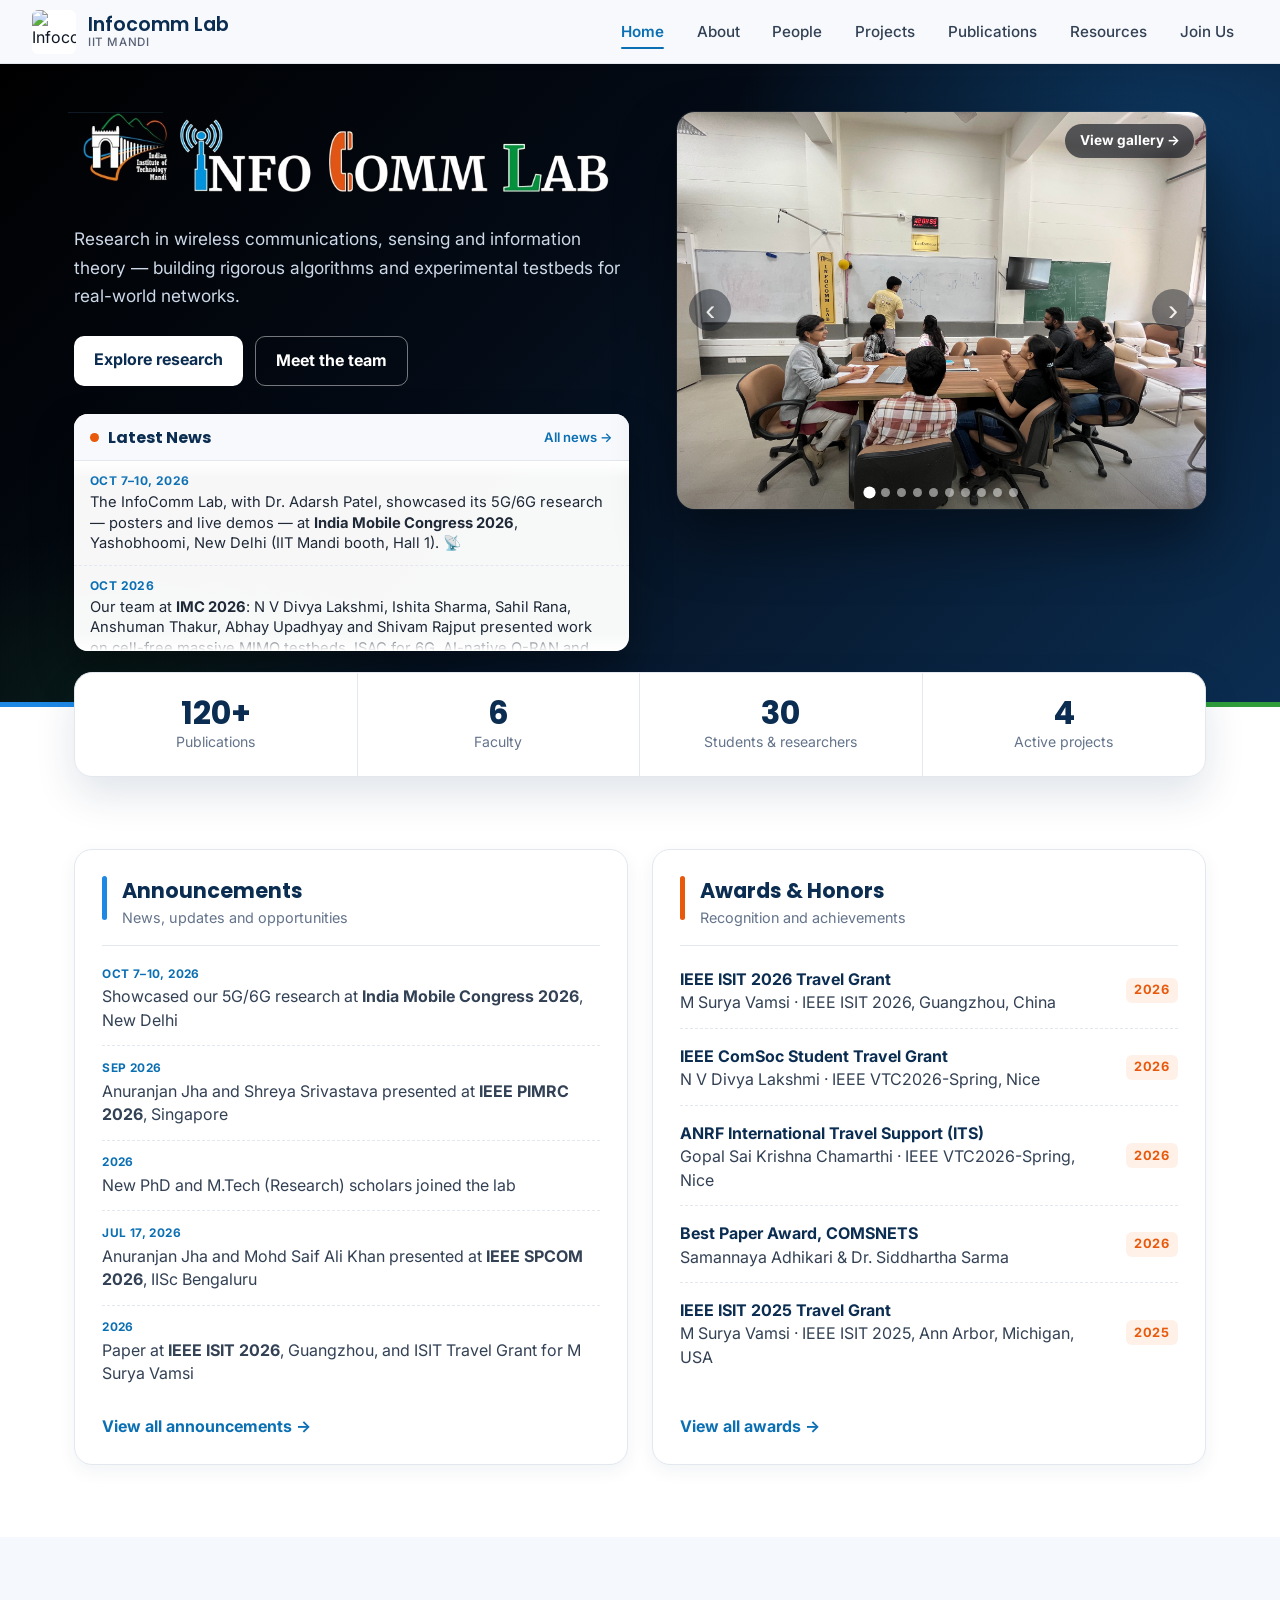
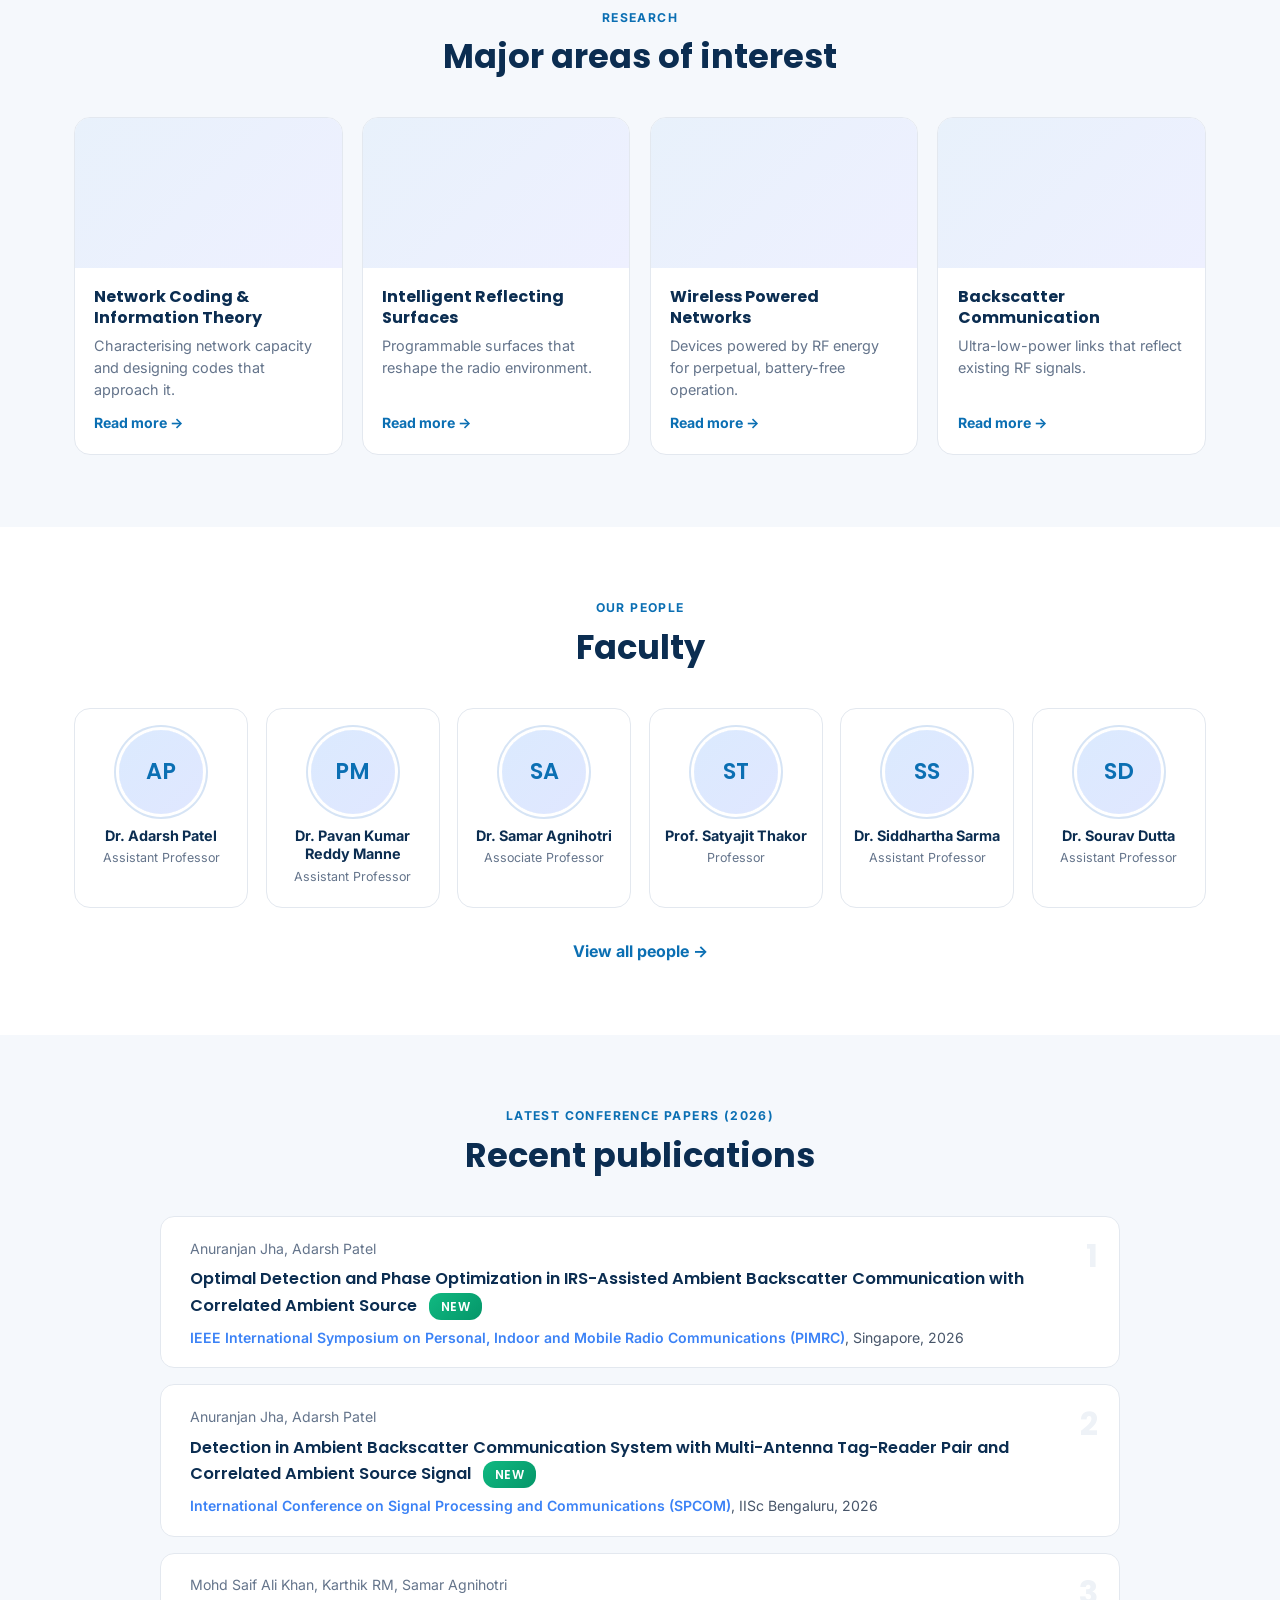
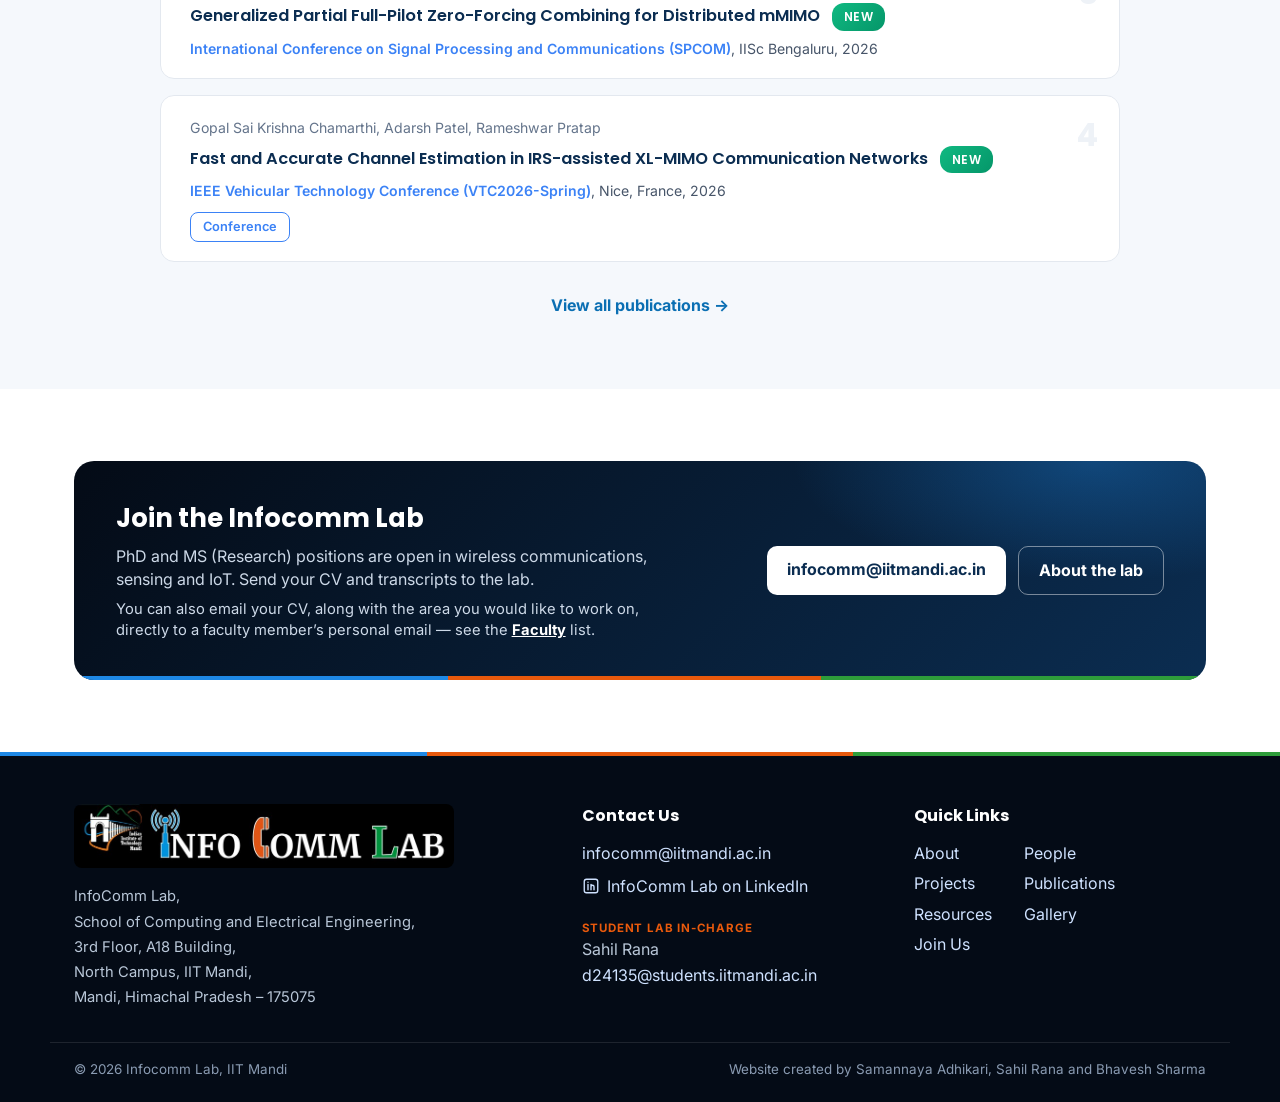
==== commit 6bb82746: "Update index.html" ====
--- a/index.html
+++ b/index.html
@@ -108,11 +108,8 @@
     .hm-dots button{width:9px;height:9px;border-radius:50%;border:0;padding:0;cursor:pointer;background:rgba(255,255,255,.5);transition:background .2s,transform .2s}
     .hm-dots button.on{background:#fff;transform:scale(1.35)}
     .hm-slider::after{z-index:2}
-<<<<<<< HEAD
-=======
     .hm-gallery-btn{position:absolute;top:12px;right:12px;z-index:3;padding:.45rem .9rem;border-radius:999px;background:rgba(4,11,22,.6);color:#fff;font-size:.85rem;font-weight:700;text-decoration:none;backdrop-filter:blur(4px);transition:background .2s}
     .hm-gallery-btn:hover{background:#e8590c}
->>>>>>> 3004038 (Footer: compact quick links)
     .hm-tricolor{position:absolute;left:0;right:0;bottom:0;display:flex;height:5px}
     .hm-tricolor span{flex:1}
     .hm-tricolor span:nth-child(1){background:var(--b-blue)}
@@ -353,10 +350,7 @@
           <button type="button" class="hm-nav hm-prev" aria-label="Previous photo">&#8249;</button>
           <button type="button" class="hm-nav hm-next" aria-label="Next photo">&#8250;</button>
           <div class="hm-dots" role="tablist" aria-label="Choose a photo"></div>
-<<<<<<< HEAD
-=======
           <a class="hm-gallery-btn" href="gallery.html">View gallery &rarr;</a>
->>>>>>> 3004038 (Footer: compact quick links)
         </figure>
       </div>
       <div class="hm-tricolor" aria-hidden="true"><span></span><span></span><span></span></div>
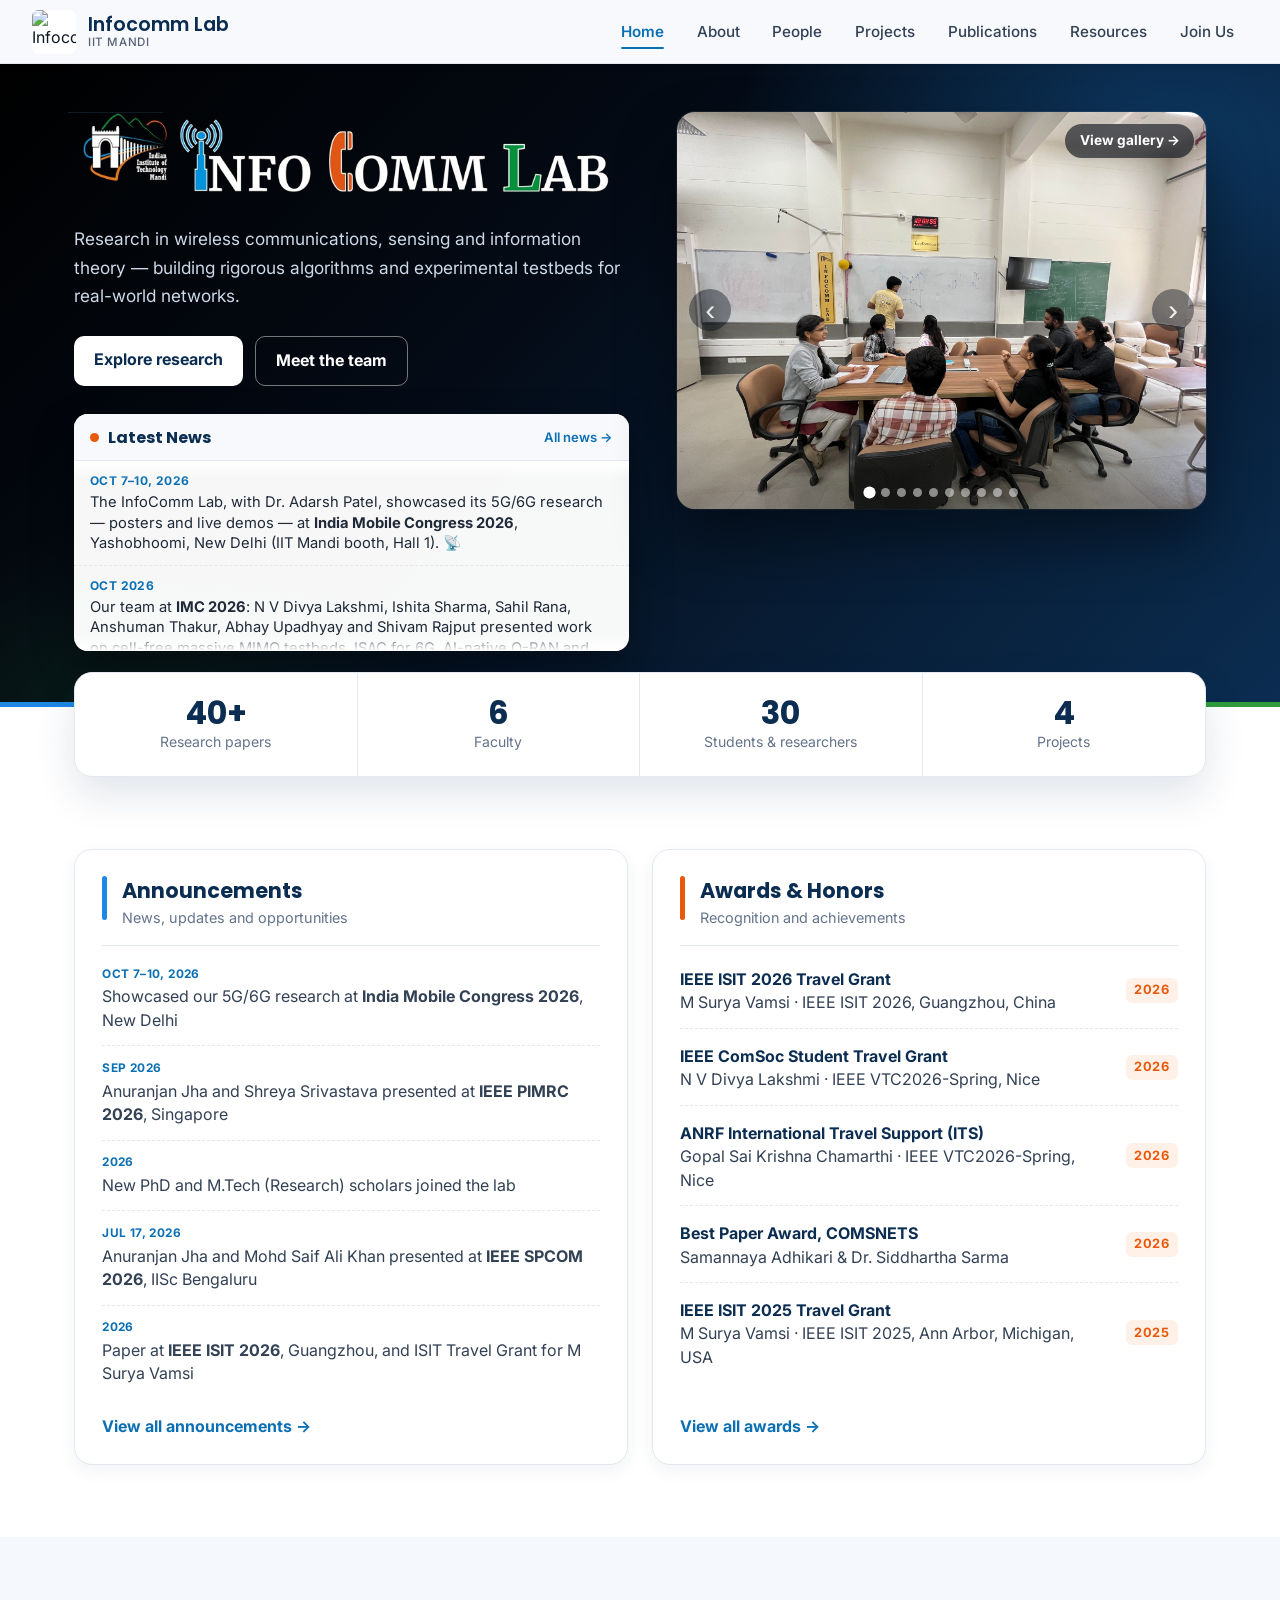
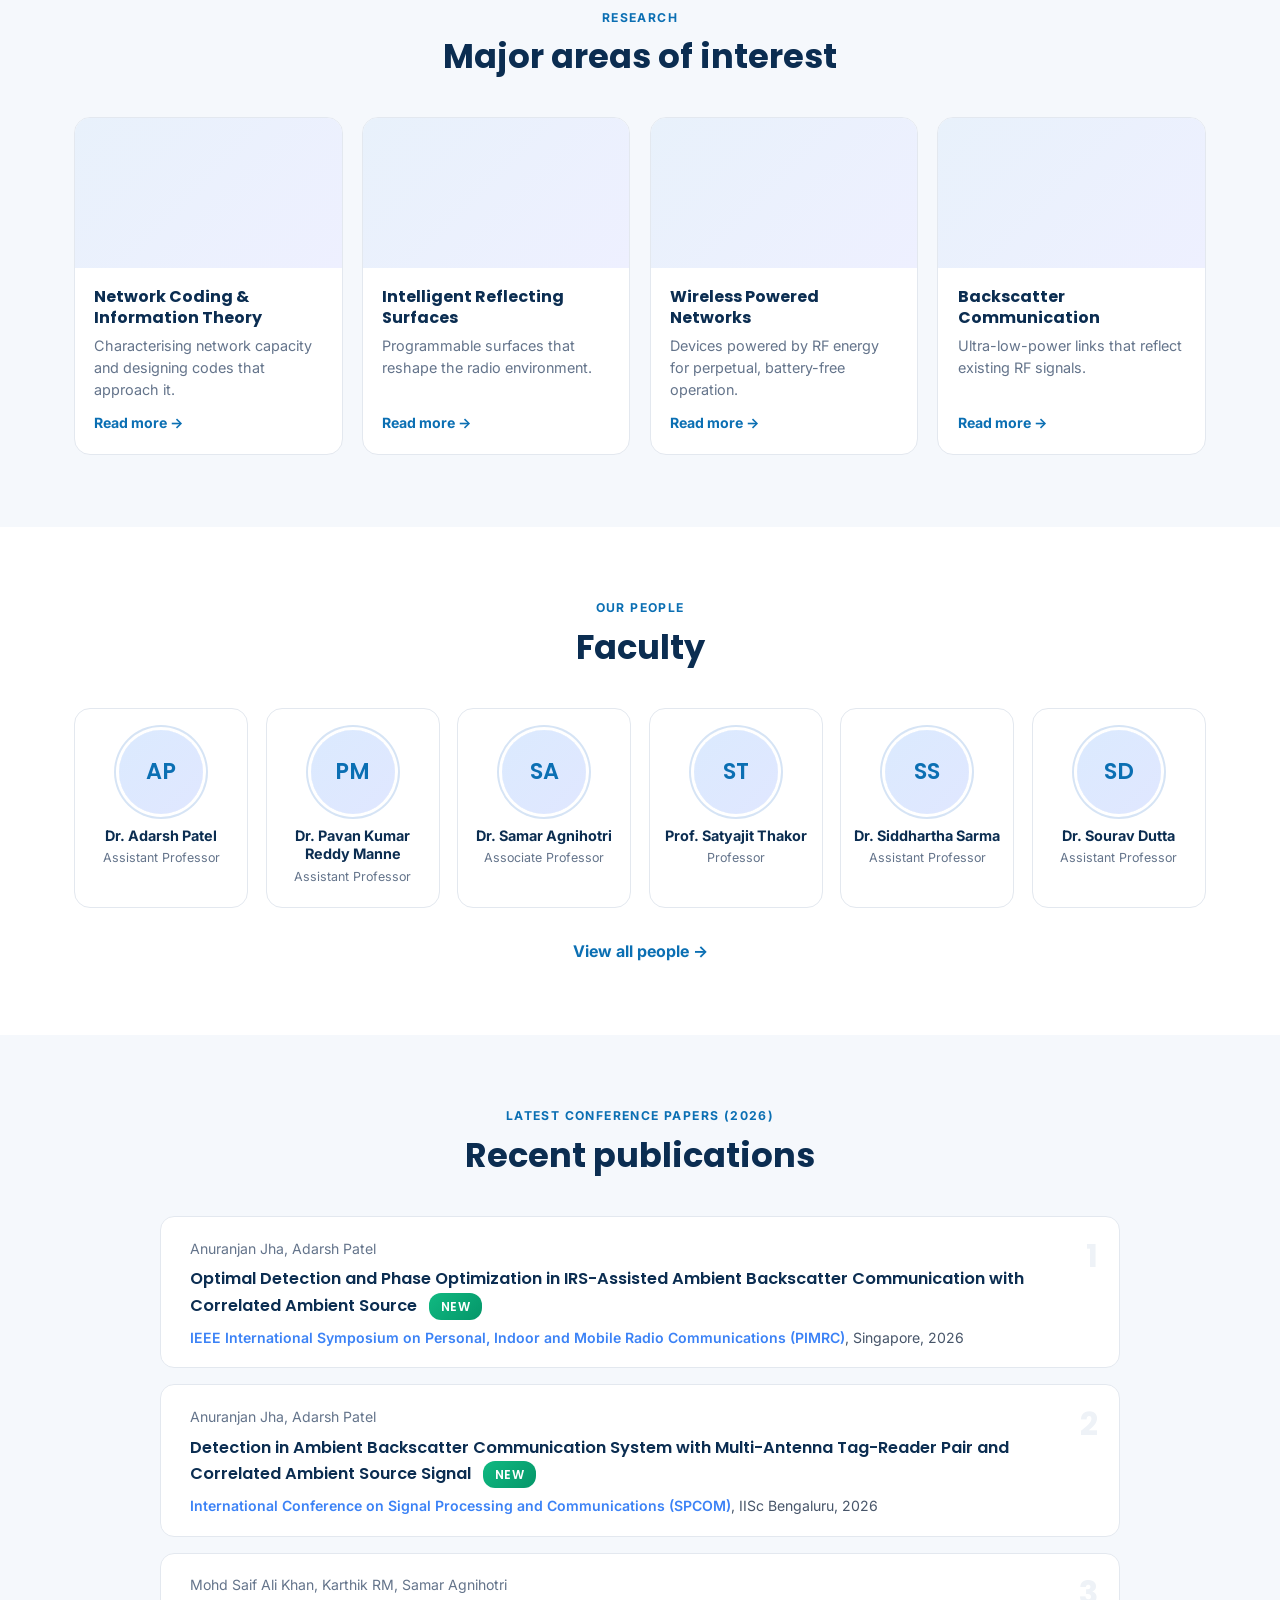
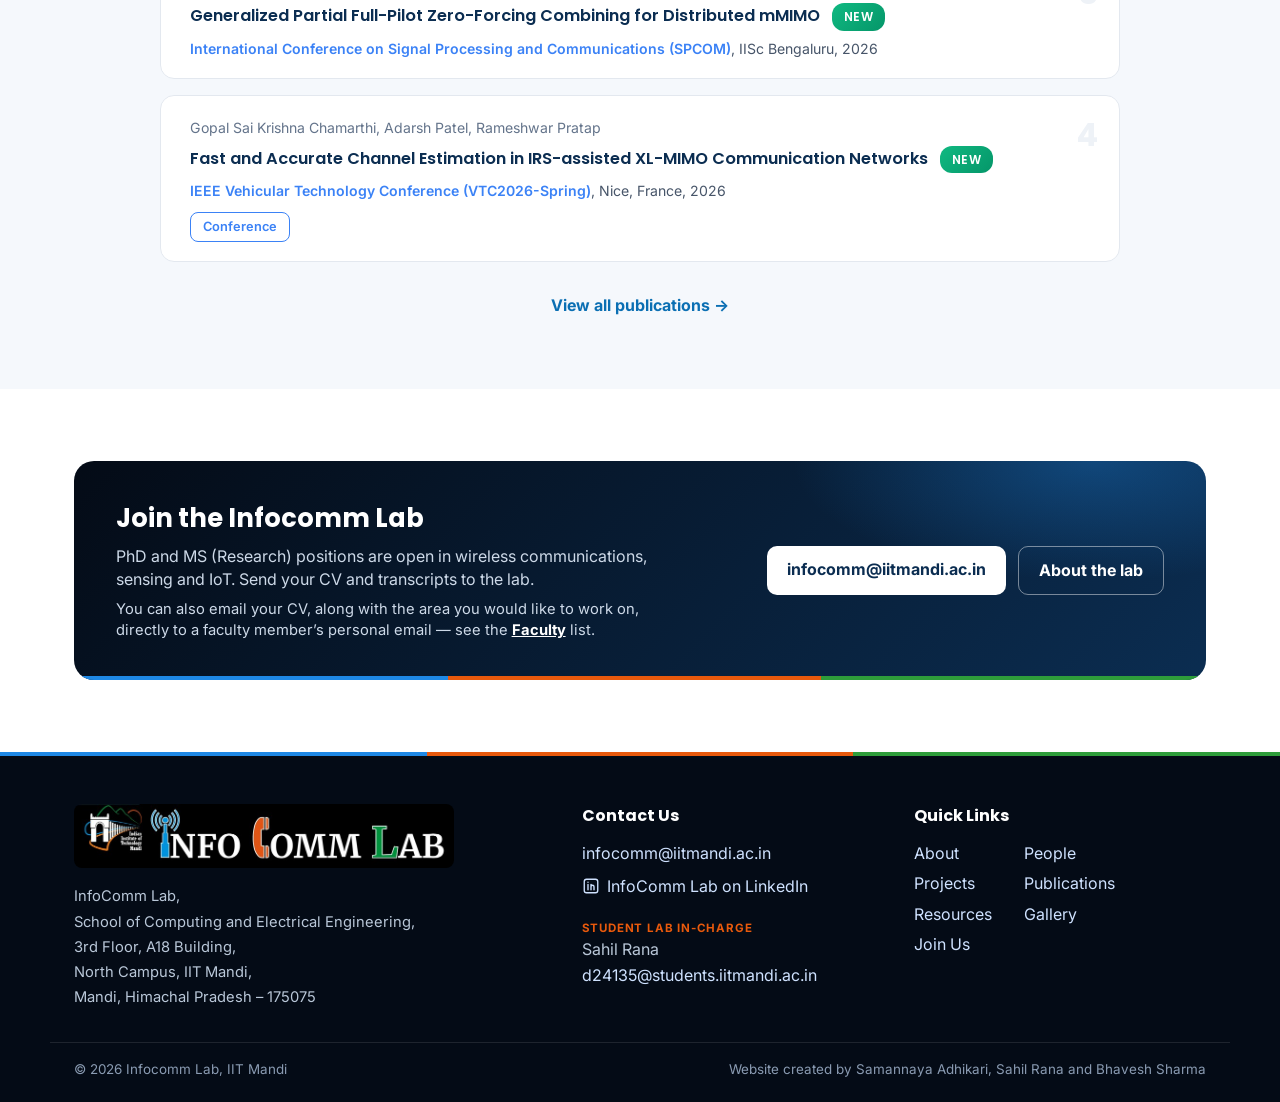
==== commit b3ada635: "Update index.html" ====
--- a/index.html
+++ b/index.html
@@ -359,10 +359,10 @@
     <!-- STATS -->
     <section class="hm-wrap">
       <ul class="hm-stats">
-        <li><strong>120+</strong><span>Publications</span></li>
+        <li><strong>40+</strong><span>Research papers</span></li>
         <li><strong>6</strong><span>Faculty</span></li>
         <li><strong>30</strong><span>Students &amp; researchers</span></li>
-        <li><strong>4</strong><span>Active projects</span></li>
+        <li><strong>4</strong><span>Projects</span></li>
       </ul>
     </section>
 
@@ -605,5 +605,22 @@
       schedule(3000);
     })();
   </script>
+  <script>
+    // stats count up from 0 when they scroll into view
+    (function () {
+      var els = document.querySelectorAll('.hm-stats strong, .ab-stats strong, .pb-stats strong');
+      if (!els.length || !('IntersectionObserver' in window)) return;
+      if (window.matchMedia && matchMedia('(prefers-reduced-motion: reduce)').matches) return;
+      function run(el) {
+        var m = el.textContent.trim().match(/^(\d+)(\+?)$/); if (!m) return;
+        var end = +m[1], suf = m[2], t0 = null, dur = 1400;
+        function step(t) { if (!t0) t0 = t; var p = Math.min((t - t0) / dur, 1), e = 1 - Math.pow(1 - p, 3);
+          el.textContent = Math.round(end * e) + (p === 1 ? suf : ''); if (p < 1) requestAnimationFrame(step); }
+        requestAnimationFrame(step);
+      }
+      var io = new IntersectionObserver(function (es) { es.forEach(function (e) { if (e.isIntersecting) { run(e.target); io.unobserve(e.target); } }); }, { threshold: 0.6 });
+      els.forEach(function (el) { io.observe(el); });
+    })();
+  </script>
 </body>
 </html>
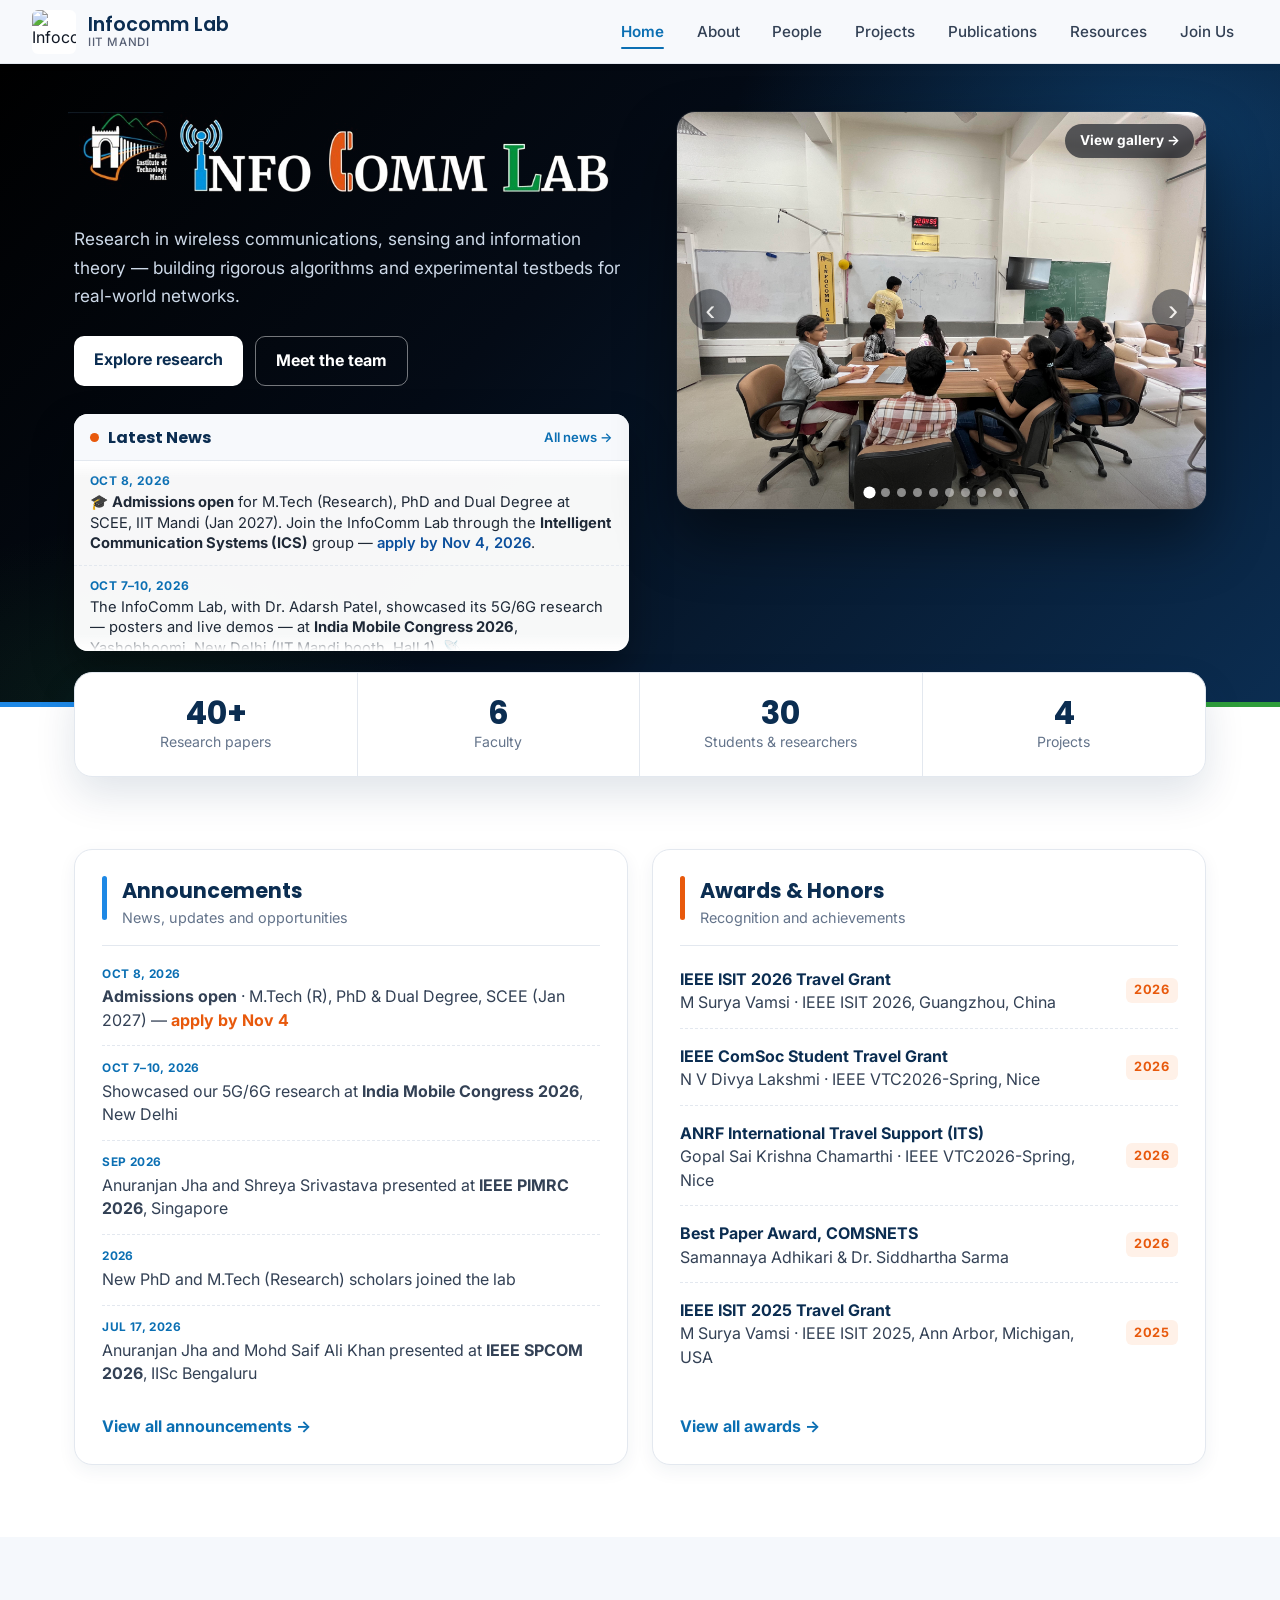
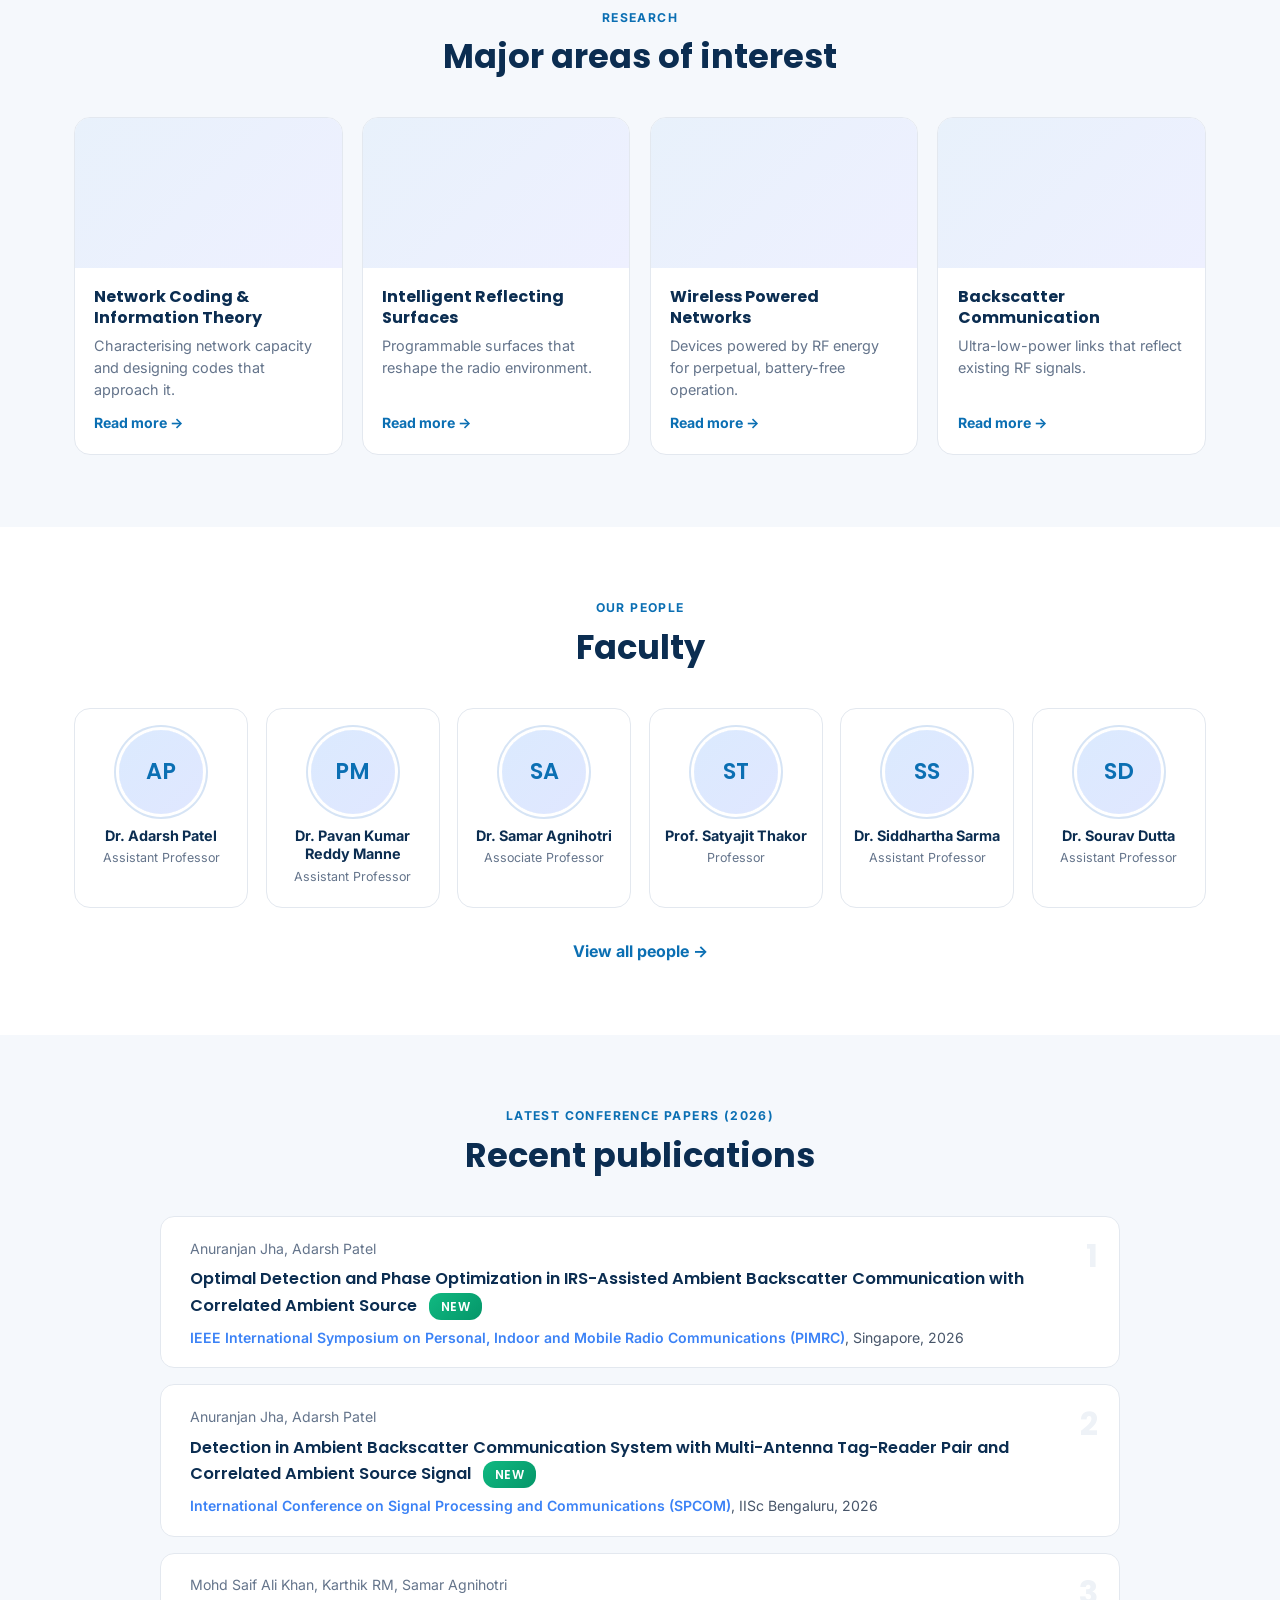
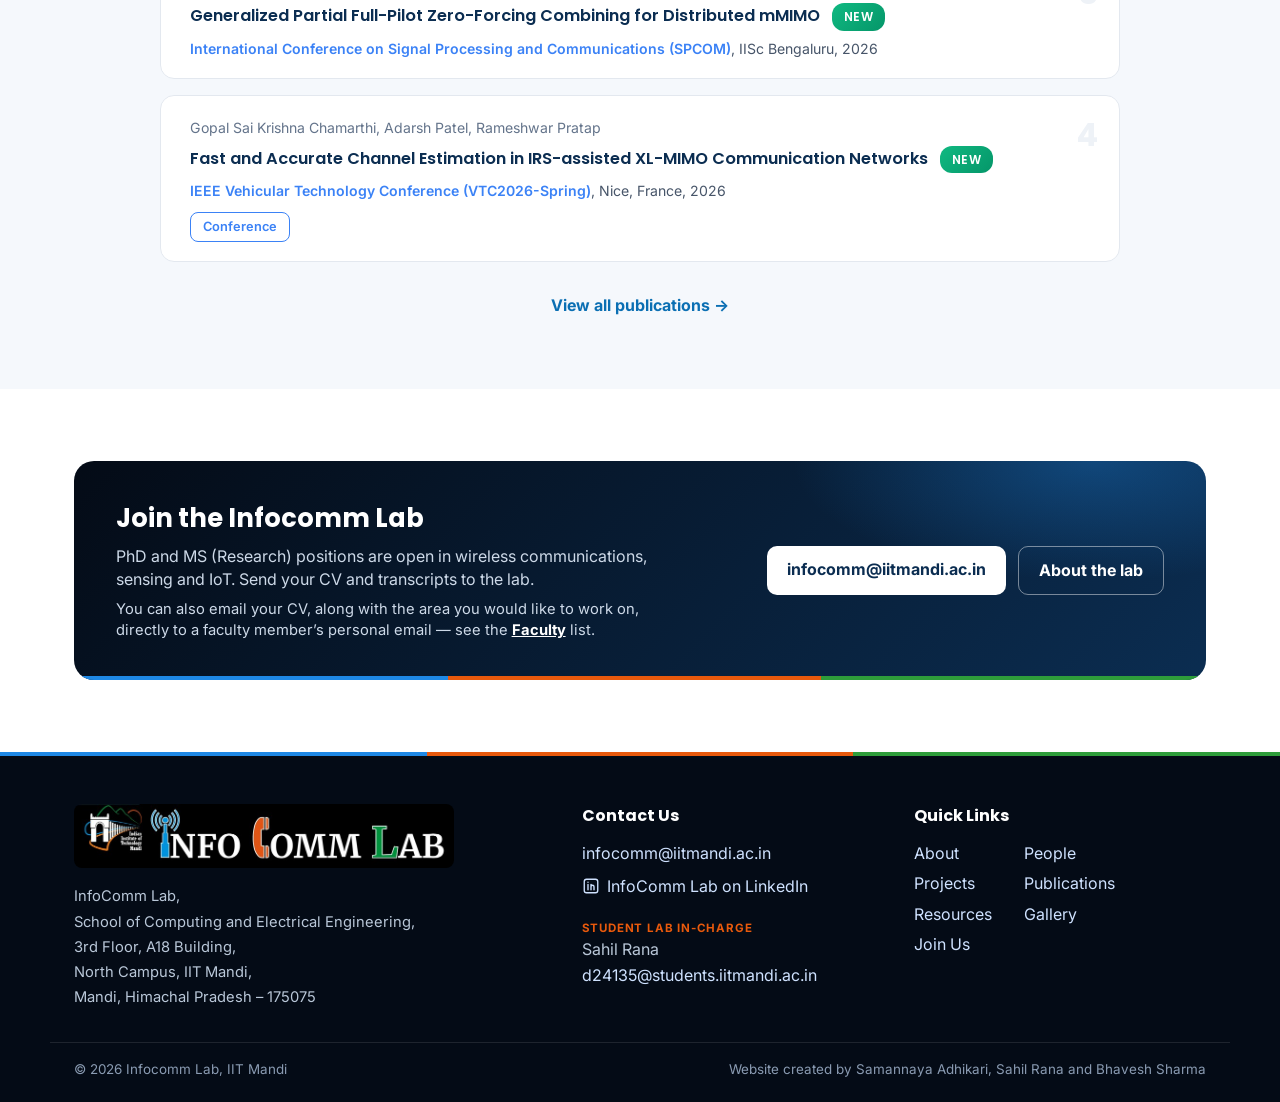
==== commit 4dd0c6dd: "Update index.html" ====
--- a/index.html
+++ b/index.html
@@ -136,6 +136,8 @@
     .news-track time{display:block;font-size:.75rem;font-weight:700;color:var(--blue);text-transform:uppercase;letter-spacing:.4px}
     .news-track p{margin:.15rem 0 0;font-size:.92rem;color:#1f2937;line-height:1.4}
     .news-track a{color:#0b4f9c;font-weight:600;text-decoration:none}
+    .hm-list a{color:#e8590c;font-weight:700;text-decoration:none}
+    .hm-list a:hover{text-decoration:underline}
     .news-track a:hover{text-decoration:underline}
 
     /* stats */
@@ -311,6 +313,7 @@
             </div>
             <div class="news-viewport">
               <ul class="news-track" id="newsTrack">
+            <li><time>Oct 8, 2026</time><p>🎓 <strong>Admissions open</strong> for M.Tech (Research), PhD and Dual Degree at SCEE, IIT Mandi (Jan 2027). Join the InfoComm Lab through the <strong>Intelligent Communication Systems (ICS)</strong> group &mdash; <a href="https://sites.google.com/iitmandi.ac.in/scee-pg-admissions" target="_blank" rel="noopener">apply by Nov 4, 2026</a>.</p></li>
             <li><time>Oct 7&ndash;10, 2026</time><p>The InfoComm Lab, with Dr. Adarsh Patel, showcased its 5G/6G research &mdash; posters and live demos &mdash; at <strong>India Mobile Congress 2026</strong>, Yashobhoomi, New Delhi (IIT Mandi booth, Hall 1). 📡</p></li>
             <li><time>Oct 2026</time><p>Our team at <strong>IMC 2026</strong>: N V Divya Lakshmi, Ishita Sharma, Sahil Rana, Anshuman Thakur, Abhay Upadhyay and Shivam Rajput presented work on cell-free massive MIMO testbeds, ISAC for 6G, AI-native O-RAN and RIS-assisted systems.</p></li>
             <li><time>Sep 2026</time><p><a href="https://www.researchgate.net/profile/Anuranjan-Jha" target="_blank" rel="noopener">Anuranjan Jha</a> and Shreya Srivastava presented the lab&rsquo;s work at <a href="https://pimrc2026.ieee-pimrc.org/" target="_blank" rel="noopener">IEEE PIMRC 2026</a>, Singapore. Congratulations!</p></li>
@@ -372,11 +375,11 @@
         <div class="hm-box">
           <div class="hm-box-head"><span class="hm-bar hm-blue"></span><div><h2>Announcements</h2><p>News, updates and opportunities</p></div></div>
           <ul class="hm-list">
+            <li><time>Oct 8, 2026</time><p><strong>Admissions open</strong> &middot; M.Tech (R), PhD &amp; Dual Degree, SCEE (Jan 2027) &mdash; <a href="https://sites.google.com/iitmandi.ac.in/scee-pg-admissions" target="_blank" rel="noopener">apply by Nov 4</a></p></li>
             <li><time>Oct 7&ndash;10, 2026</time><p>Showcased our 5G/6G research at <strong>India Mobile Congress 2026</strong>, New Delhi</p></li>
             <li><time>Sep 2026</time><p>Anuranjan Jha and Shreya Srivastava presented at <strong>IEEE PIMRC 2026</strong>, Singapore</p></li>
             <li><time>2026</time><p>New PhD and M.Tech (Research) scholars joined the lab</p></li>
             <li><time>Jul 17, 2026</time><p>Anuranjan Jha and Mohd Saif Ali Khan presented at <strong>IEEE SPCOM 2026</strong>, IISc Bengaluru</p></li>
-            <li><time>2026</time><p>Paper at <strong>IEEE ISIT 2026</strong>, Guangzhou, and ISIT Travel Grant for M Surya Vamsi</p></li>
           </ul>
           <a class="hm-more" href="announcements.html">View all announcements &rarr;</a>
         </div>
